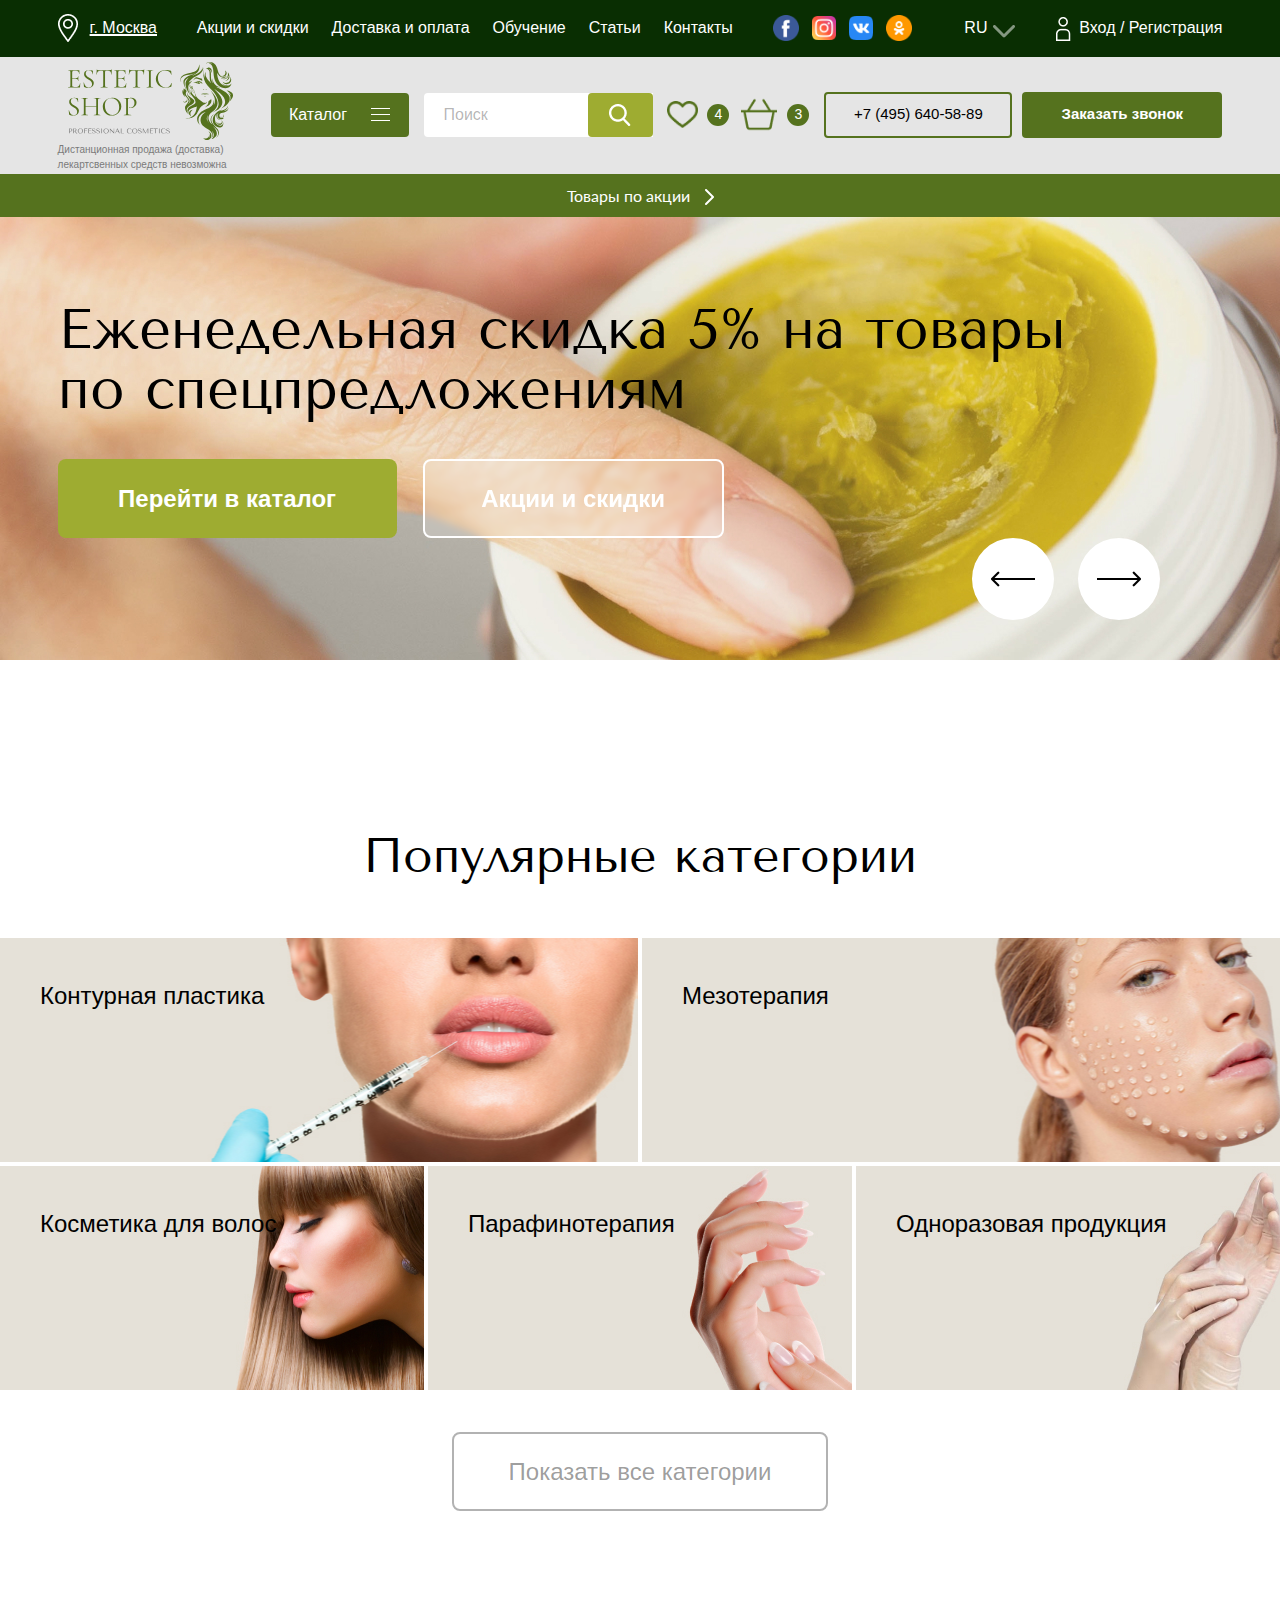
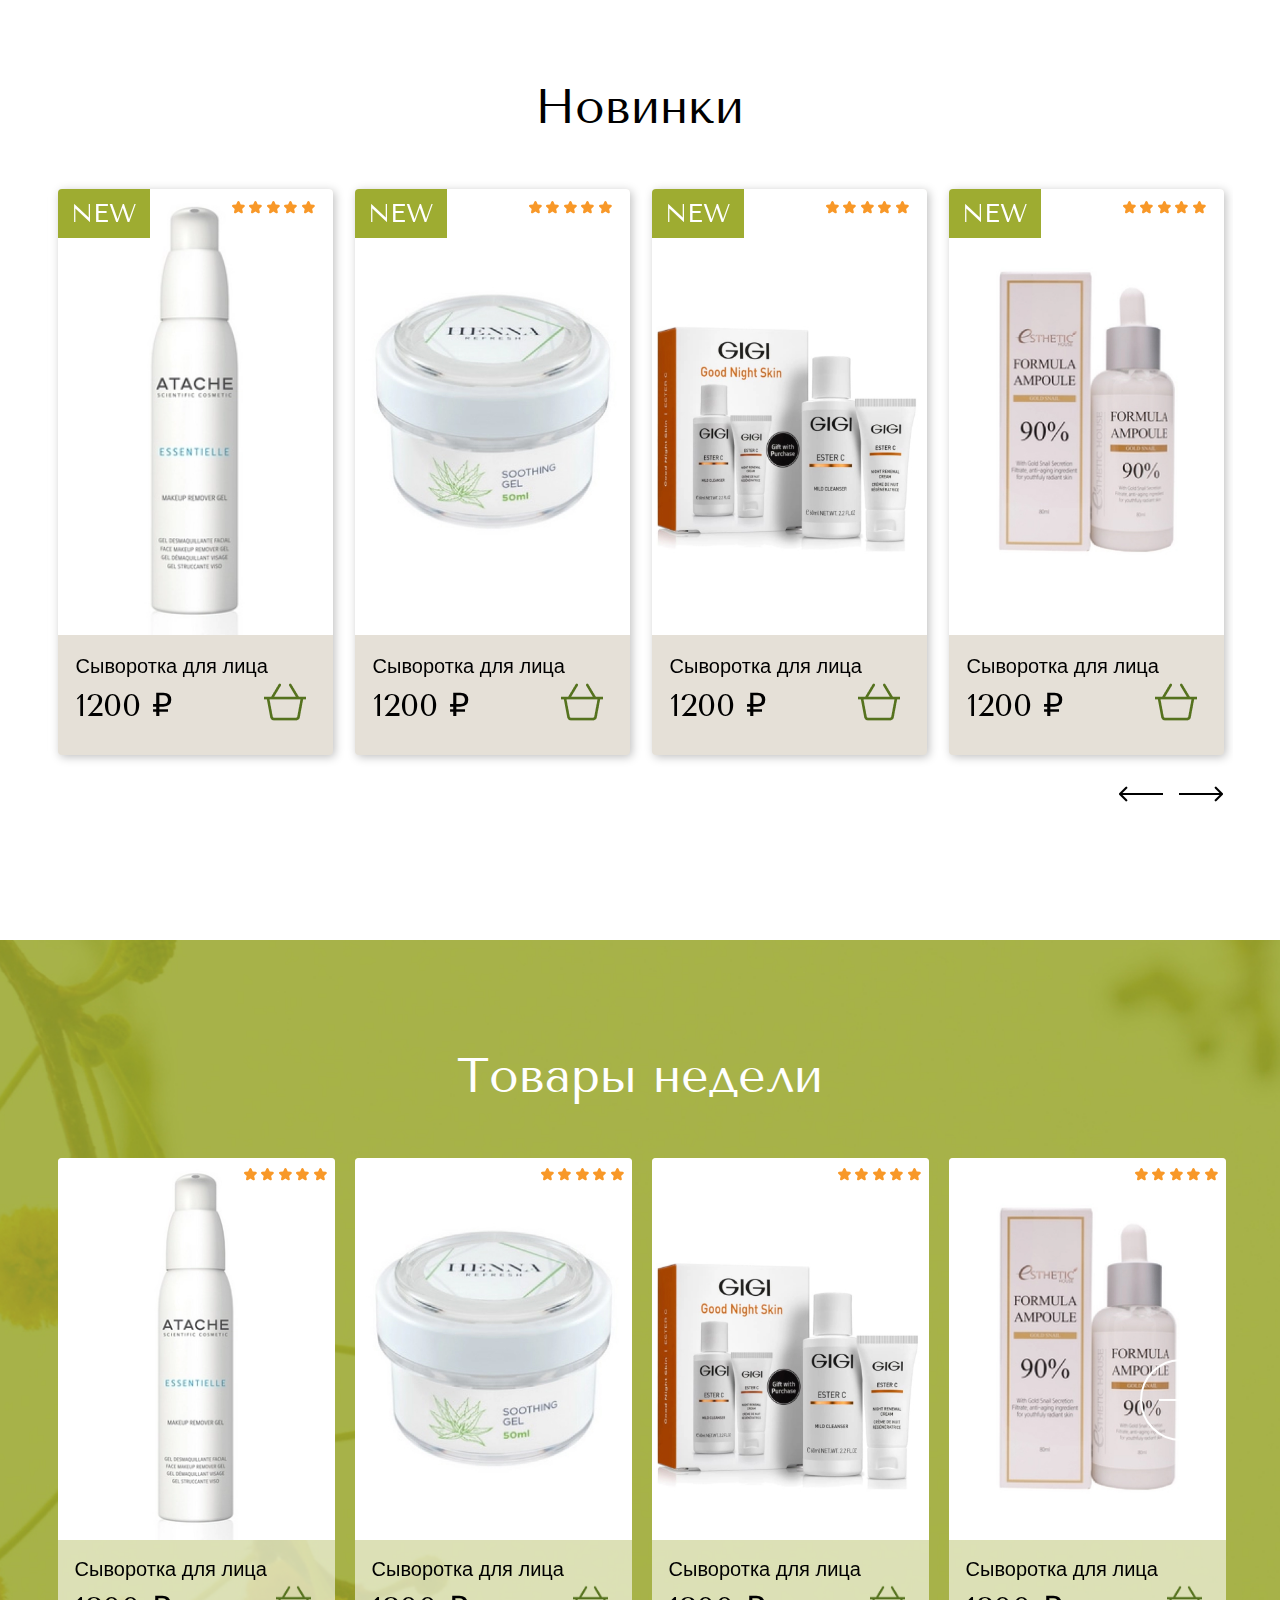
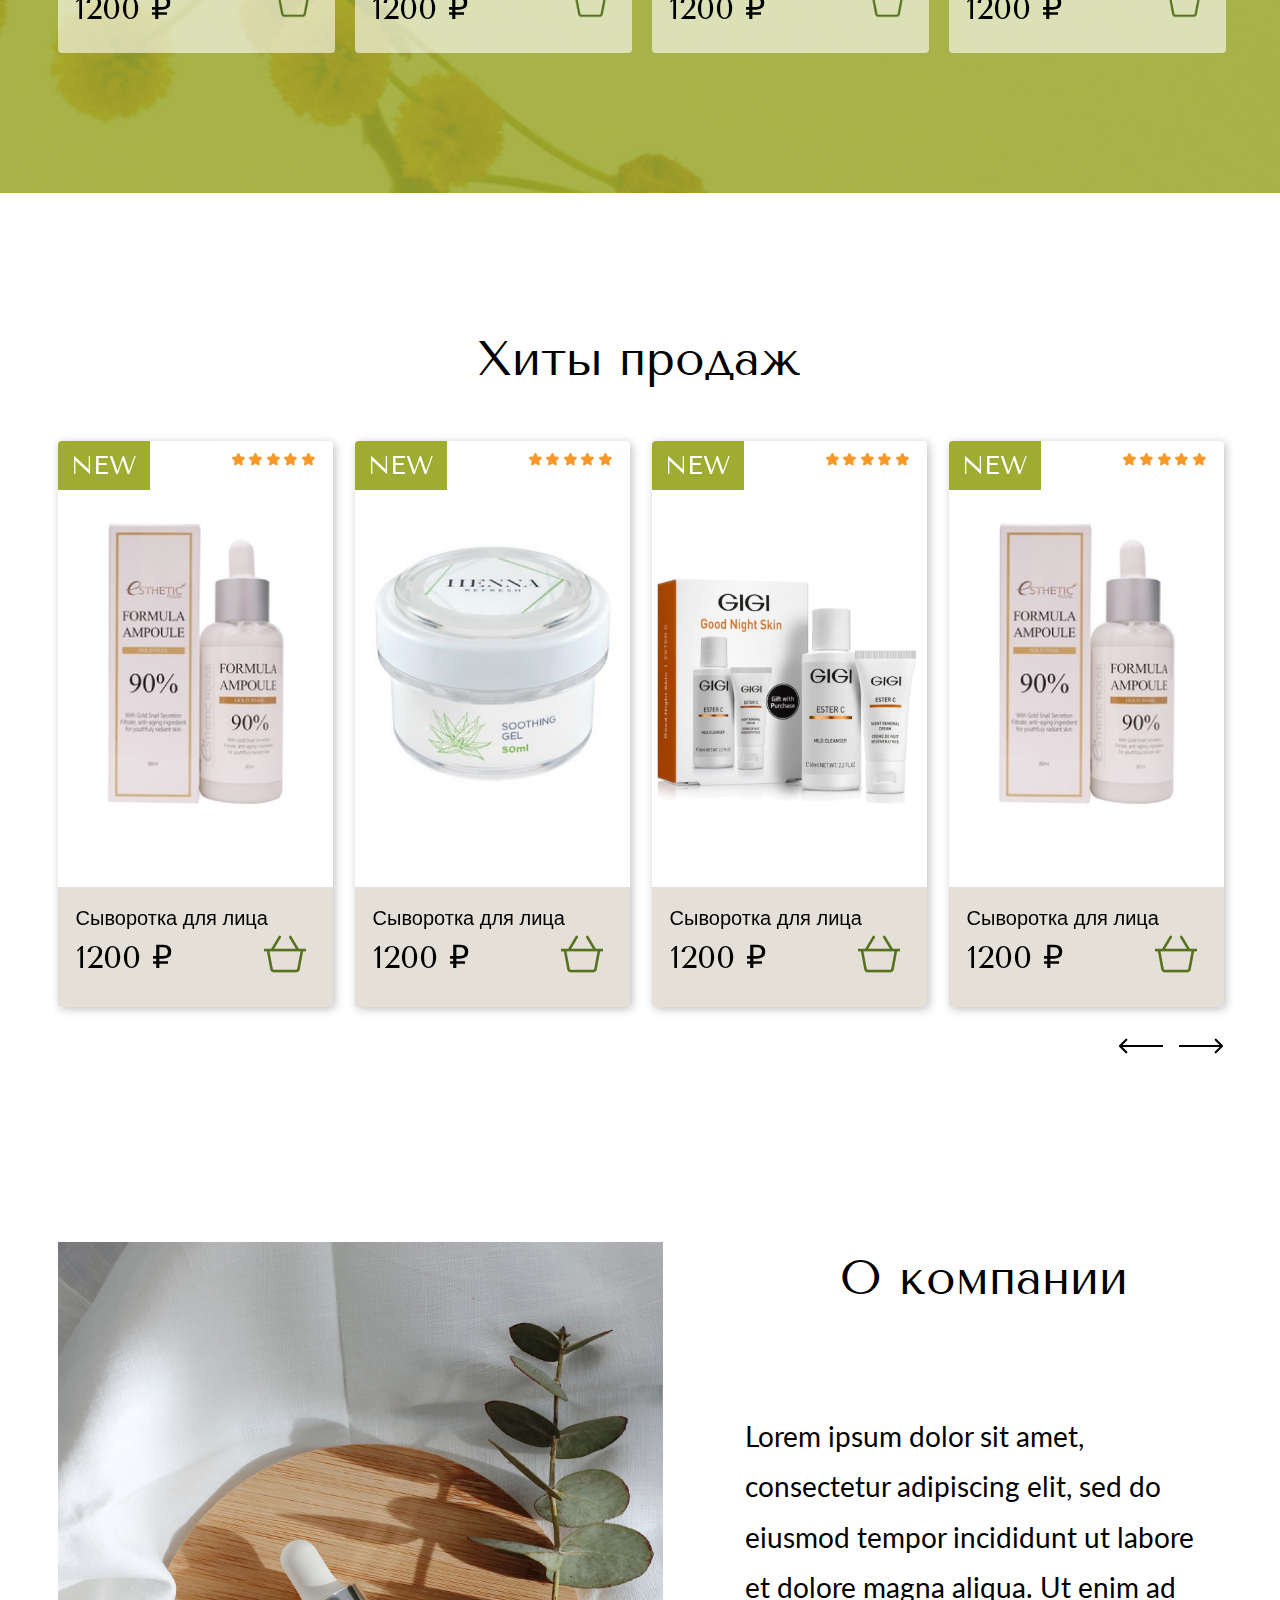
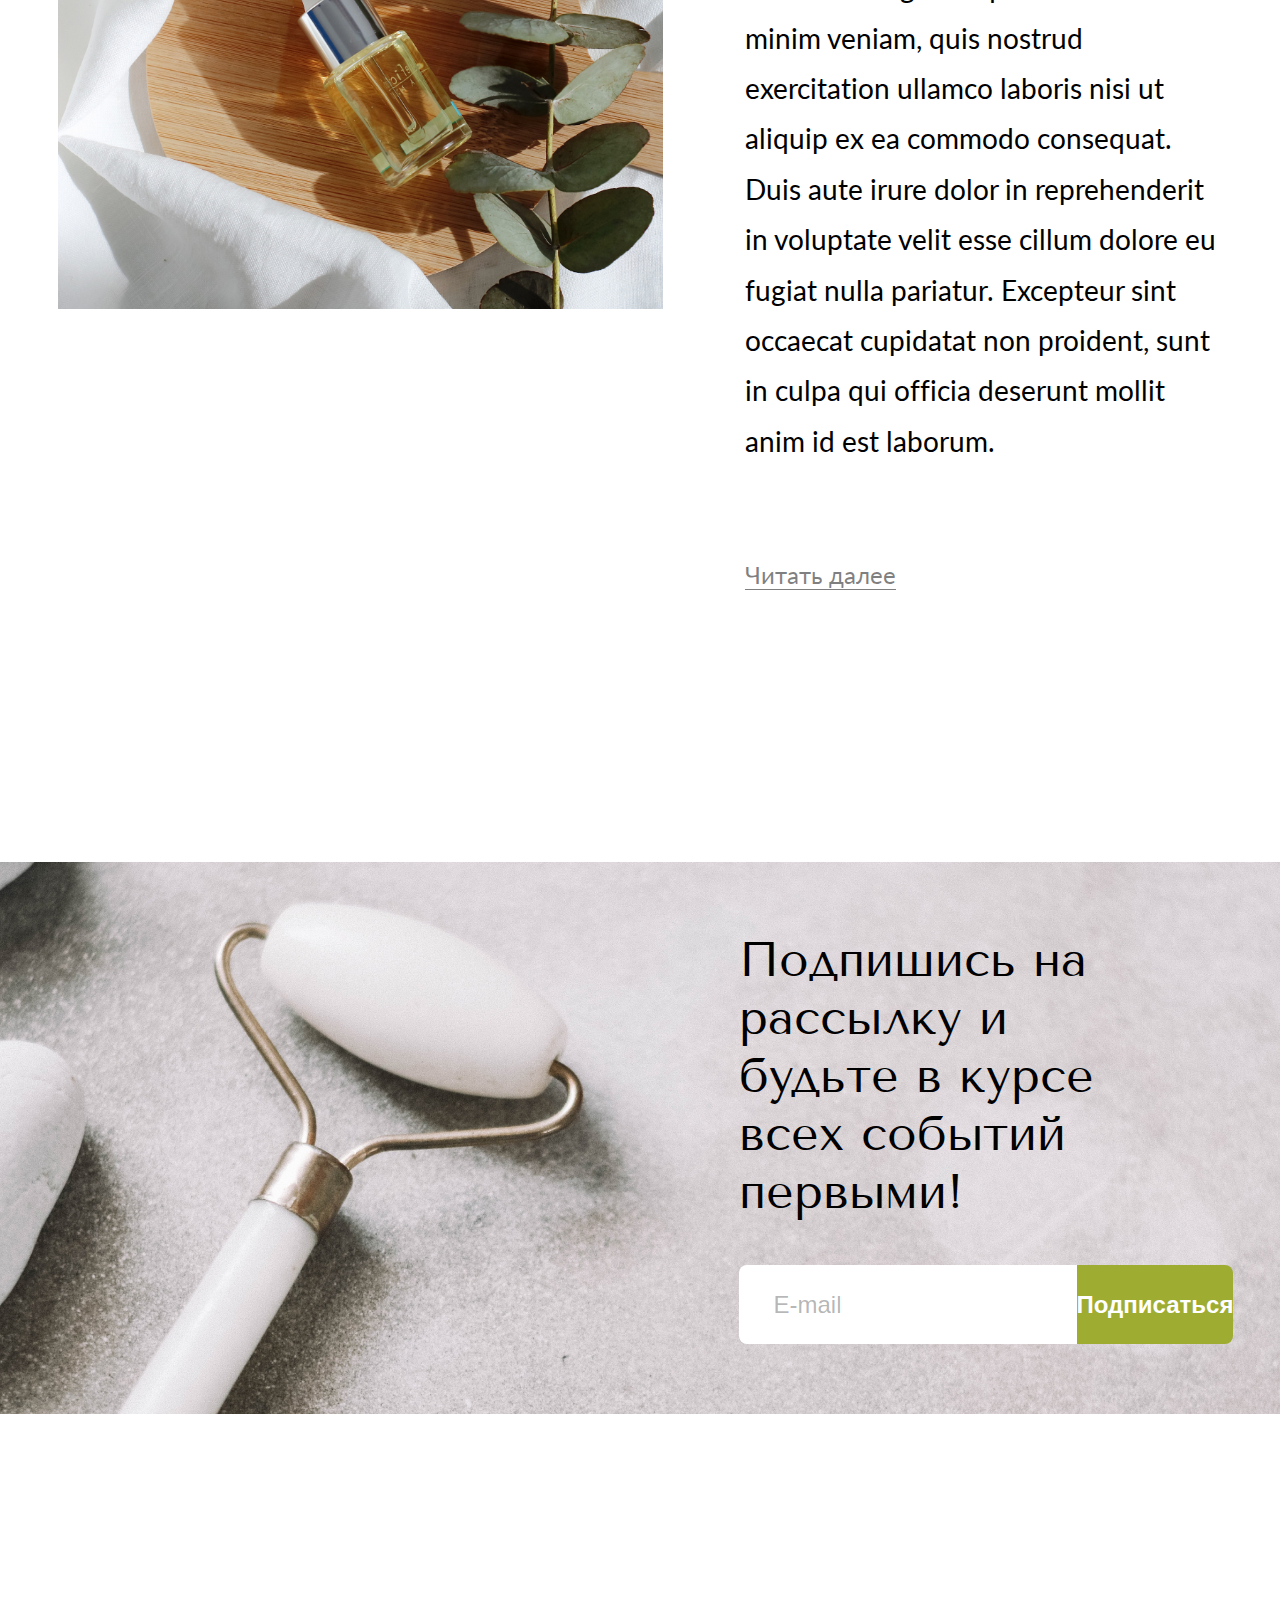
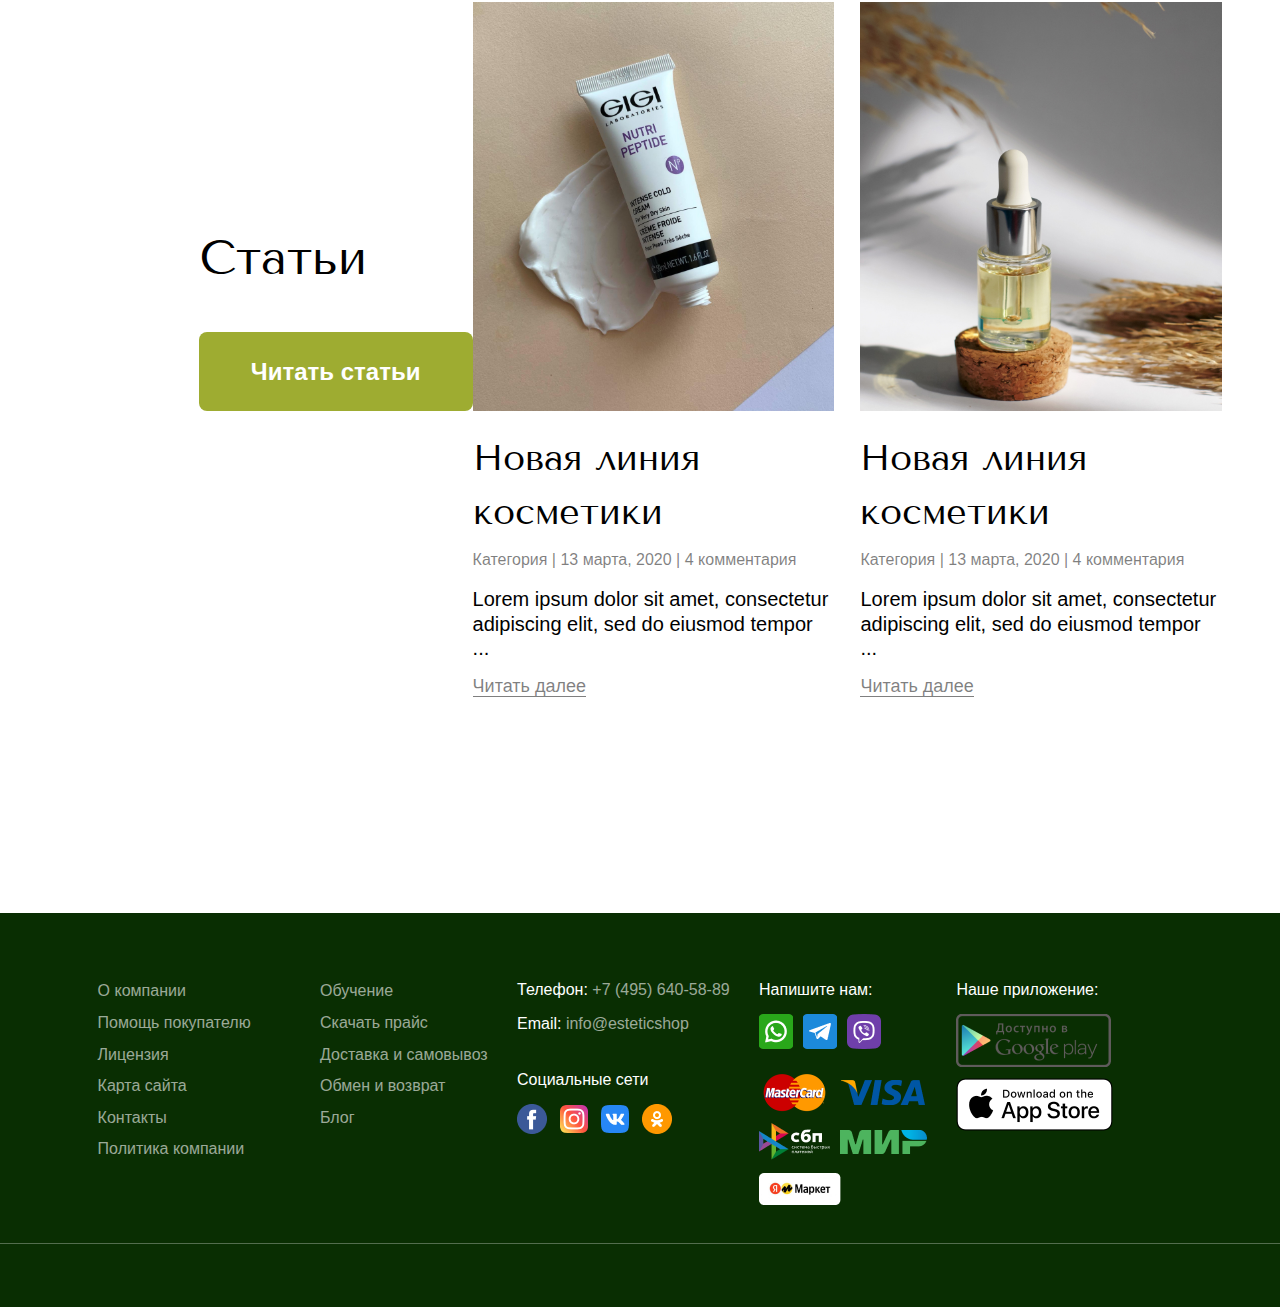
==== index.html @ 2d224777 "2.1" ====
<!DOCTYPE html>
<html lang="ru">
<head>
	<meta charset="UTF-8">
	<meta name="viewport" content="width=device-width, initial-scale=1.0">
	<title>Estetics Shop</title>
	<!-- ШРИФТЫ ВРЕМЕННЫЕ НАЧАЛО -->
	<link rel="preconnect" href="https://fonts.googleapis.com">
	<link rel="preconnect" href="https://fonts.gstatic.com" crossorigin>
	<link href="https://fonts.googleapis.com/css2?family=Lato&family=Tenor+Sans&display=swap" rel="stylesheet">
	<!-- ШРИФТЫ ВРЕМЕННЫЕ КОНЕЦ -->
	<link rel="stylesheet" href="css/slick.css">
	<link rel="stylesheet" href="css/main.css">
</head>
<body id="body">
	<header>
		<div class="header__top">
			<div class="container">
				<div class="header__top_inner">
					<div class="header__city">
						<a href="#">
							<div><img src="images/header/location-image.png" alt="location"></div>
							<div class="city__text">г. Москва</div>
						</a>	
					</div>
					<nav>
						<ul>
							<a href="#"><li>Акции и скидки</li></a>
							<a href="#"><li>Доставка и оплата</li></a>
							<a href="#"><li>Обучение</li></a>
							<a href="posts.html"><li>Статьи</li></a>
							<a href="contacts.html"><li>Контакты</li></a>
						</ul>
					</nav>
					<div class="header__socials">
						<a href="#"><img src="images/socials/facebook-icon.png" alt="social"></a>
						<a href="#"><img src="images/socials/instagram-icon.png" alt="social"></a>
						<a href="#"><img src="images/socials/vk-icon.png" alt="social"></a>
						<a href="#"><img src="images/socials/odnoklassniki-icon.png" alt="social"></a>
					</div>
					<div class="header__lang">
						<a href="#">
							<div class="lang__text">RU</div>
							<div class="lang__arrow"><img src="images/header/lang-arrow-icon.svg" alt="arrow"></div>
						</a>	
					</div>
					<div class="header__account">
						<a href="login.html">
							<div class="account__person"><img src="images/header/account-icon.png" alt="person"></div>
							<div class="account__text">Вход / Регистрация</div>
						</a>	
					</div>
				</div>	
			</div>	
		</div>
		<div class="header__main">
			<div class="container">
				<div class="header__main_inner">
					<div class="header__logo">
						<a href="#">
							<div class="logo">
								<a href="index.html"><img src="images/logo.svg" alt="logo"></a>
							</div>
						</a>
						<div class="logo__text">Дистанционная продажа (доставка) лекартсвенных средств невозможна</div>
					</div>
					<div class="header__catalog_search">
						<div class="header__catalog">
							<div class="catalog__name">Каталог</div>
							<div class="catalog__burger">
								<span></span>
							</div>
						</div>
						<div class="header__search">
							<input type="search" placeholder="Поиск">
							<div class="search__button">
							</div>
						</div>
					</div>	
					<div class="header__stuff">
						<a href="#">
							<div>
								<img src="images/header/like-icon.png" alt="liked">
							</div>
							<span>4</span>
						</a>
						<a href="#">
							<div>
								<img src="images/header/basket-icon.png" alt="basket">
							</div>
							<span>3</span>
						</a>
					</div>
					<div class="header__phones">
						<a href="#" class="header__number">
							+7 (495) 640-58-89
						</a href="#">
						<a href="#" class="header__call">
							Заказать звонок
						</a href="#">
					</div>	
				</div>	
			</div>	
		</div>
		<a href="#" class="header__expired">
			<span>Товары по акции</span>
			<div><img src="images/header/arrow-expired.svg" alt="arrow"></div>
		</a>
		<div class="catalog-tabs">
			<div class="container">
				<div class="catalog-tabs__container">
					<div class="catalog-tabs__nav">
						<div class="catalog-tabs__btn" data-catTab="#catTab_1">Акции этой недели</div>
						<div class="catalog-tabs__btn" data-catTab="#catTab_2">Новинки</div>
						<div class="catalog-tabs__btn" data-catTab="#catTab_3">Товары с ограниченным сроком годности</div>
						<div class="catalog-tabs__btn" data-catTab="#catTab_4">Косметологическая продукция</div>
						<div class="catalog-tabs__btn" data-catTab="#catTab_5">Мезотерапия</div>
						<div class="catalog-tabs__btn" data-catTab="#catTab_6">Контурная пластика</div>
						<div class="catalog-tabs__btn" data-catTab="#catTab_7">Косметический уход</div>
						<div class="catalog-tabs__btn" data-catTab="#catTab_8">Парафинотерапия</div>
						<div class="catalog-tabs__btn" data-catTab="#catTab_9">Депиляция</div>
						<div class="catalog-tabs__btn" data-catTab="#catTab_10">Массаж / Spa-уход / Обертывание</div>
						<div class="catalog-tabs__btn" data-catTab="#catTab_11">Косметика для волос</div>
						<div class="catalog-tabs__btn" data-catTab="#catTab_12">Все для ресниц и бровей</div>
						<div class="catalog-tabs__btn" data-catTab="#catTab_13">Инструменты и оборудование</div>
						<div class="catalog-tabs__btn" data-catTab="#catTab_14">Одноразовая продукция</div>
						<div class="catalog-tabs__btn" data-catTab="#catTab_15">Дезинфицирующие средства</div>
						<div class="catalog-tabs__btn" data-catTab="#catTab_16">Учебное пособие</div>
						<div class="catalog-tabs__btn" data-catTab="#catTab_17">Маникюр / педикюр</div>
					</div>
					<div class="catalog-tabs__content">
						<div class="catalog-tabs__item" id="catTab_1">
							
						</div>
						<div class="catalog-tabs__item" id="catTab_2">
							
						</div>
						<div class="catalog-tabs__item" id="catTab_3">
							
						</div>
						<div class="catalog-tabs__item" id="catTab_4">
							<div class="catalog-tabs__accordion">
								<div>
									<div class="catalog-tabs__accordion_item">
										<div class="catalog-tabs__accordion_trigger">
											Маски для лица и тела
										</div>
										<div class="catalog-tabs__accordion_content">
											<ul>
												<li><a href="#">Очищающие маски</a></li>
												<li><a href="#">Альгинатные (пластифицирующие) маски</a></li>
												<li><a href="#">Маски на основе гиалуроновой кислоты</a></li>
												<li><a href="#">Маски для жирной и проблемной кожи</a></li>
												<li><a href="#">Омолаживающие маски</a></li>
												<li><a href="#">Маски для глаз и век</a></li>
												<li><a href="#">Маски для волос</a></li>
											</ul>
										</div>
									</div>
									<div class="catalog-tabs__accordion_item">
										<div class="catalog-tabs__accordion_trigger">
											Очищающие средства
										</div>
										<div class="catalog-tabs__accordion_content">
											Текст
										</div>
									</div>
									<div class="catalog-tabs__accordion_item">
										<div class="catalog-tabs__accordion_trigger">
											Кремы для лица и тела
										</div>
										<div class="catalog-tabs__accordion_content">
											Текст
										</div>
									</div>
									<div class="catalog-tabs__accordion_item">
										<div class="catalog-tabs__accordion_trigger">
											Апператные гели
										</div>
										<div class="catalog-tabs__accordion_content">
											Текст
										</div>
									</div>
									<div class="catalog-tabs__accordion_item">
										<div class="catalog-tabs__accordion_trigger">
											Тоники
										</div>
										<div class="catalog-tabs__accordion_content">
											Текст
										</div>
									</div>
								</div>
								<div>
									<div class="catalog-tabs__accordion_item">
										<div class="catalog-tabs__accordion_trigger">
											Сыворотки и концетраты
										</div>
										<div class="catalog-tabs__accordion_content">
											Текст
										</div>
									</div>
									<div class="catalog-tabs__accordion_item">
										<div class="catalog-tabs__accordion_trigger">
											Расходные материалы в косметологии
										</div>
										<div class="catalog-tabs__accordion_content">
											Текст
										</div>
									</div>
									<div class="catalog-tabs__accordion_item">
										<div class="catalog-tabs__accordion_trigger">
											Косметические наборы для ухода за кожей
										</div>
										<div class="catalog-tabs__accordion_content">
											Текст
										</div>
									</div>
									<div class="catalog-tabs__accordion_item">
										<div class="catalog-tabs__accordion_trigger">
											Неинвазивная (безинъекционная) Карбокситерапия
										</div>
										<div class="catalog-tabs__accordion_content">
											Текст
										</div>
									</div>
								</div>
							</div>
						</div>
						<div class="catalog-tabs__item" id="catTab_5">
							
						</div>
						<div class="catalog-tabs__item" id="catTab_6">
							
						</div>
						<div class="catalog-tabs__item" id="catTab_7">
							
						</div>
						<div class="catalog-tabs__item" id="catTab_8">
							
						</div>
						<div class="catalog-tabs__item" id="catTab_9">
							
						</div>
						<div class="catalog-tabs__item" id="catTab_10">
							
						</div>
						<div class="catalog-tabs__item" id="catTab_11">
							
						</div>
						<div class="catalog-tabs__item" id="catTab_12">
							
						</div>
						<div class="catalog-tabs__item" id="catTab_13">
							
						</div>
						<div class="catalog-tabs__item" id="catTab_14">
							
						</div>
						<div class="catalog-tabs__item" id="catTab_15">
							
						</div>
						<div class="catalog-tabs__item" id="catTab_16">
							
						</div>
						<div class="catalog-tabs__item" id="catTab_17">
							
						</div>
					</div>
				</div>
			</div>
		</div>		
	</header>
	<section class="first-slider">
		<div class="first-slider__slide">
			<div class="container">
				<h1 class="first-slider__title">
					Еженедельная скидка 5% на товары<br>по спецпредложениям
				</h1>
				<div class="first-slider__cta">
					<a href="catalog.html" class="first-slider__catalog">Перейти в каталог</a>
					<a href="#" class="first-slider__sales">Акции и скидки</a>
				</div>
			</div>	
		</div>
		<div class="first-slider__slide">
			<div class="container">
				<h1 class="first-slider__title">
					Еженедельная скидка 5% на товары<br>по спецпредложениям
				</h1>
				<div class="first-slider__cta">
					<a href="#" class="first-slider__catalog">Перейти в каталог</a>
					<a href="#" class="first-slider__sales">Акции и скидки</a>
				</div>
			</div>	
		</div>
	</section>
	<section class="popular">
		<h2 class="title">Популярные категории</h2>
		<div class="popular__services">
			<div class="popular__row">
				<a href="#" class="popular__item popular__item-1">
					Контурная пластика
				</a href="#">
				<a href="#" class="popular__item popular__item-2">
					Мезотерапия
				</a href="#">
			</div>
			<div class="popular__row">
				<a href="#" class="popular__item popular__item-3">
					Косметика для волос
				</a href="#">
				<a href="#" class="popular__item popular__item-4">
					Парафинотерапия
				</a href="#">
				<a href="#" class="popular__item popular__item-5">
					Одноразовая продукция 
				</a href="#">
			</div>
		</div>
		<div class="popular__button">
			<a href="#">Показать все категории</a>
		</div>
	</section>
	<section class="new">
		<div class="container">
			<h2 class="title new__title">Новинки</h2>
			<div class="new__slider">
				<div class="new__slide">
					<div class="new__top">
						<img src="images/product/prod1015.webp" alt="product">
						<div class="product__marks">
							<div class="product__info">new</div>
							<div class="new__top_stars top__stars">
								<span>
									<img src="images/product/star-icon.svg" alt="star">
									<img src="images/product/star-icon.svg" alt="star">
									<img src="images/product/star-icon.svg" alt="star">
									<img src="images/product/star-icon.svg" alt="star">
									<img src="images/product/star-icon.svg" alt="star">
								</span>
							</div>
						</div>	
					</div>
					<div class="new__bottom">
						<a href="#" class="new__bottom_title">Сыворотка для лица</a>
						<div class="new__bottom_row">
							<span>1200 ₽</span>
							<a href="#">
								<img src="images/header/basket-icon.png" alt="basket">
							</a>
						</div>
					</div>
				</div>
				<div class="new__slide">
					<div class="new__top">
						<img src="images/product/product-image-2.jpg" alt="product">
						<div class="product__marks">
							<div class="product__info">new</div>
							<div class="new__top_stars top__stars">
								<span>
									<img src="images/product/star-icon.svg" alt="star">
									<img src="images/product/star-icon.svg" alt="star">
									<img src="images/product/star-icon.svg" alt="star">
									<img src="images/product/star-icon.svg" alt="star">
									<img src="images/product/star-icon.svg" alt="star">
								</span>
							</div>
						</div>	
					</div>
					<div class="new__bottom">
						<a href="#" class="new__bottom_title">Сыворотка для лица</a>
						<div class="new__bottom_row">
							<span>1200 ₽</span>
							<a href="#">
								<img src="images/header/basket-icon.png" alt="basket">
							</a>
						</div>
					</div>
				</div>
				<div class="new__slide">
					<div class="new__top">
						<img src="images/product/product-image-3.jpg" alt="product">
						<div class="product__marks">
							<div class="product__info">new</div>
							<div class="new__top_stars top__stars">
								<span>
									<img src="images/product/star-icon.svg" alt="star">
									<img src="images/product/star-icon.svg" alt="star">
									<img src="images/product/star-icon.svg" alt="star">
									<img src="images/product/star-icon.svg" alt="star">
									<img src="images/product/star-icon.svg" alt="star">
								</span>
							</div>
						</div>	
					</div>
					<div class="new__bottom">
						<a href="#" class="new__bottom_title">Сыворотка для лица</a>
						<div class="new__bottom_row">
							<span>1200 ₽</span>
							<a href="#">
								<img src="images/header/basket-icon.png" alt="basket">
							</a>
						</div>
					</div>
				</div>
				<div class="new__slide">
					<div class="new__top">
						<img src="images/product/product-image-1.jpg" alt="product">
						<div class="product__marks">
							<div class="product__info">new</div>
							<div class="new__top_stars top__stars">
								<span>
									<img src="images/product/star-icon.svg" alt="star">
									<img src="images/product/star-icon.svg" alt="star">
									<img src="images/product/star-icon.svg" alt="star">
									<img src="images/product/star-icon.svg" alt="star">
									<img src="images/product/star-icon.svg" alt="star">
								</span>
							</div>
						</div>	
					</div>
					<div class="new__bottom">
						<a href="#" class="new__bottom_title">Сыворотка для лица</a>
						<div class="new__bottom_row">
							<span>1200 ₽</span>
							<a href="#">
								<img src="images/header/basket-icon.png" alt="basket">
							</a>
						</div>
					</div>
				</div>
				<div class="new__slide">
					<div class="new__top">
						<img src="images/product/product-image-2.jpg" alt="product">
						<div class="product__marks">
							<div class="product__info">new</div>
							<div class="new__top_stars top__stars">
								<span>
									<img src="images/product/star-icon.svg" alt="star">
									<img src="images/product/star-icon.svg" alt="star">
									<img src="images/product/star-icon.svg" alt="star">
									<img src="images/product/star-icon.svg" alt="star">
									<img src="images/product/star-icon.svg" alt="star">
								</span>
							</div>
						</div>	
					</div>
					<div class="new__bottom">
						<a href="#" class="new__bottom_title">Сыворотка для лица</a>
						<div class="new__bottom_row">
							<span>1200 ₽</span>
							<a href="#">
								<img src="images/header/basket-icon.png" alt="basket">
							</a>
						</div>
					</div>
				</div>
			</div>
		</div>
	</section>
	<section class="week-products">
		<div class="container">
			<h2 class="title week__title">Товары недели</h2>
			<div class="week__slider_container">
				<div class="week__slider">
					<div class="week__slide">
						<div class="week__top">
							<img src="images/product/prod1015.webp" alt="product">
							<div class="week__top_stars top__stars">
								<span>
									<img src="images/product/star-icon.svg" alt="star">
									<img src="images/product/star-icon.svg" alt="star">
									<img src="images/product/star-icon.svg" alt="star">
									<img src="images/product/star-icon.svg" alt="star">
									<img src="images/product/star-icon.svg" alt="star">
								</span>
							</div>
						</div>
						<div class="week__bottom">
							<a href="#" class="new__bottom_title">Сыворотка для лица</a>
							<div class="new__bottom_row">
								<span>1200 ₽</span>
								<a href="#">
									<img src="images/header/basket-icon.png" alt="basket">
								</a>
							</div>
						</div>
					</div>
					<div class="week__slide">
						<div class="week__top">
							<img src="images/product/product-image-2.jpg" alt="product">
							<div class="week__top_stars top__stars">
								<span>
									<img src="images/product/star-icon.svg" alt="star">
									<img src="images/product/star-icon.svg" alt="star">
									<img src="images/product/star-icon.svg" alt="star">
									<img src="images/product/star-icon.svg" alt="star">
									<img src="images/product/star-icon.svg" alt="star">
								</span>
							</div>
						</div>
						<div class="week__bottom">
							<a href="#" class="new__bottom_title">Сыворотка для лица</a>
							<div class="new__bottom_row">
								<span>1200 ₽</span>
								<a href="#">
									<img src="images/header/basket-icon.png" alt="basket">
								</a>
							</div>
						</div>
					</div>
					<div class="week__slide">
						<div class="week__top">
							<img src="images/product/product-image-3.jpg" alt="product">
							<div class="week__top_stars top__stars">
								<span>
									<img src="images/product/star-icon.svg" alt="star">
									<img src="images/product/star-icon.svg" alt="star">
									<img src="images/product/star-icon.svg" alt="star">
									<img src="images/product/star-icon.svg" alt="star">
									<img src="images/product/star-icon.svg" alt="star">
								</span>
							</div>
						</div>
						<div class="week__bottom">
							<a href="#" class="new__bottom_title">Сыворотка для лица</a>
							<div class="new__bottom_row">
								<span>1200 ₽</span>
								<a href="#">
									<img src="images/header/basket-icon.png" alt="basket">
								</a>
							</div>
						</div>
					</div>
					<div class="week__slide">
						<div class="week__top">
							<img src="images/product/product-image-1.jpg" alt="product">
							<div class="week__top_stars top__stars">
								<span>
									<img src="images/product/star-icon.svg" alt="star">
									<img src="images/product/star-icon.svg" alt="star">
									<img src="images/product/star-icon.svg" alt="star">
									<img src="images/product/star-icon.svg" alt="star">
									<img src="images/product/star-icon.svg" alt="star">
								</span>
							</div>
						</div>
						<div class="week__bottom">
							<a href="#" class="new__bottom_title">Сыворотка для лица</a>
							<div class="new__bottom_row">
								<span>1200 ₽</span>
								<a href="#">
									<img src="images/header/basket-icon.png" alt="basket">
								</a>
							</div>
						</div>
					</div>
					<div class="week__slide">
						<div class="week__top">
							<img src="images/product/product-image-2.jpg" alt="product">
							<div class="week__top_stars top__stars">
								<span>
									<img src="images/product/star-icon.svg" alt="star">
									<img src="images/product/star-icon.svg" alt="star">
									<img src="images/product/star-icon.svg" alt="star">
									<img src="images/product/star-icon.svg" alt="star">
									<img src="images/product/star-icon.svg" alt="star">
								</span>
							</div>
						</div>
						<div class="week__bottom">
							<a href="#" class="new__bottom_title">Сыворотка для лица</a>
							<div class="new__bottom_row">
								<span>1200 ₽</span>
								<a href="#">
									<img src="images/header/basket-icon.png" alt="basket">
								</a>
							</div>
						</div>
					</div>
				</div>
			</div>	
		</div>
	</section>
	<section class="hits">
		<div class="container">
			<h2 class="title new__title">Хиты продаж</h2>
			<div class="new__slider">
				<div class="new__slide">
					<div class="new__top">
						<img src="images/product/product-image-1.jpg" alt="product">
						<div class="product__marks">
							<div class="product__info">new</div>
							<div class="new__top_stars top__stars">
								<span>
									<img src="images/product/star-icon.svg" alt="star">
									<img src="images/product/star-icon.svg" alt="star">
									<img src="images/product/star-icon.svg" alt="star">
									<img src="images/product/star-icon.svg" alt="star">
									<img src="images/product/star-icon.svg" alt="star">
								</span>
							</div>
						</div>	
					</div>
					<div class="new__bottom">
						<a href="#" class="new__bottom_title">Сыворотка для лица</a>
						<div class="new__bottom_row">
							<span>1200 ₽</span>
							<a href="#">
								<img src="images/header/basket-icon.png" alt="basket">
							</a>
						</div>
					</div>
				</div>
				<div class="new__slide">
					<div class="new__top">
						<img src="images/product/product-image-2.jpg" alt="product">
						<div class="product__marks">
							<div class="product__info">new</div>
							<div class="new__top_stars top__stars">
								<span>
									<img src="images/product/star-icon.svg" alt="star">
									<img src="images/product/star-icon.svg" alt="star">
									<img src="images/product/star-icon.svg" alt="star">
									<img src="images/product/star-icon.svg" alt="star">
									<img src="images/product/star-icon.svg" alt="star">
								</span>
							</div>
						</div>	
					</div>
					<div class="new__bottom">
						<a href="#" class="new__bottom_title">Сыворотка для лица</a>
						<div class="new__bottom_row">
							<span>1200 ₽</span>
							<a href="#">
								<img src="images/header/basket-icon.png" alt="basket">
							</a>
						</div>
					</div>
				</div>
				<div class="new__slide">
					<div class="new__top">
						<img src="images/product/product-image-3.jpg" alt="product">
						<div class="product__marks">
							<div class="product__info">new</div>
							<div class="new__top_stars top__stars">
								<span>
									<img src="images/product/star-icon.svg" alt="star">
									<img src="images/product/star-icon.svg" alt="star">
									<img src="images/product/star-icon.svg" alt="star">
									<img src="images/product/star-icon.svg" alt="star">
									<img src="images/product/star-icon.svg" alt="star">
								</span>
							</div>
						</div>	
					</div>
					<div class="new__bottom">
						<a href="#" class="new__bottom_title">Сыворотка для лица</a>
						<div class="new__bottom_row">
							<span>1200 ₽</span>
							<a href="#">
								<img src="images/header/basket-icon.png" alt="basket">
							</a>
						</div>
					</div>
				</div>
				<div class="new__slide">
					<div class="new__top">
						<img src="images/product/product-image-1.jpg" alt="product">
						<div class="product__marks">
							<div class="product__info">new</div>
							<div class="new__top_stars top__stars">
								<span>
									<img src="images/product/star-icon.svg" alt="star">
									<img src="images/product/star-icon.svg" alt="star">
									<img src="images/product/star-icon.svg" alt="star">
									<img src="images/product/star-icon.svg" alt="star">
									<img src="images/product/star-icon.svg" alt="star">
								</span>
							</div>
						</div>	
					</div>
					<div class="new__bottom">
						<a href="#" class="new__bottom_title">Сыворотка для лица</a>
						<div class="new__bottom_row">
							<span>1200 ₽</span>
							<a href="#">
								<img src="images/header/basket-icon.png" alt="basket">
							</a>
						</div>
					</div>
				</div>
				<div class="new__slide">
					<div class="new__top">
						<img src="images/product/product-image-2.jpg" alt="product">
						<div class="product__marks">
							<div class="product__info">new</div>
							<div class="new__top_stars top__stars">
								<span>
									<img src="images/product/star-icon.svg" alt="star">
									<img src="images/product/star-icon.svg" alt="star">
									<img src="images/product/star-icon.svg" alt="star">
									<img src="images/product/star-icon.svg" alt="star">
									<img src="images/product/star-icon.svg" alt="star">
								</span>
							</div>
						</div>	
					</div>
					<div class="new__bottom">
						<a href="#" class="new__bottom_title">Сыворотка для лица</a>
						<div class="new__bottom_row">
							<span>1200 ₽</span>
							<a href="#">
								<img src="images/header/basket-icon.png" alt="basket">
							</a>
						</div>
					</div>
				</div>
			</div>
		</div>
	</section>
	<section class="about">
		<div class="container">
			<div class="about__inner">
				<div class="about__left">
					<img src="images/about/left-image.jpg" alt="about-image">
				</div>
				<div class="about__right">
					<h2 class="title about__title">О компании</h2>
					<div>
						Lorem ipsum dolor sit amet, consectetur adipiscing elit, sed do eiusmod tempor incididunt ut labore et dolore magna aliqua. Ut enim ad minim veniam, quis nostrud exercitation ullamco laboris nisi ut aliquip ex ea commodo consequat. Duis aute irure dolor in reprehenderit in voluptate velit esse cillum dolore eu fugiat nulla pariatur. Excepteur sint occaecat cupidatat non proident, sunt in culpa qui officia deserunt mollit anim id est laborum.
					</div>
					<div><a href="company.html">Читать далее</a></div>
				</div>
			</div>
		</div>
	</section>
	<section class="mailing">
		<div class="container">
			<div class="mailing__inner">
				<div class="mailing__container">
					<h2 class="title mailing__title">Подпишись на рассылку и будьте в курсе всех событий первыми!</h2>
					<div class="mailing__form">
						<input type="search" placeholder="E-mail">
						<div class="mailing__button">Подписаться</div>
					</div>
				</div>	
			</div>
		</div>
	</section>
	<section class="articles">
		<div class="container">
			<div class="articles__inner">
				<div class="articles__left">
					<h2 class="title articles__title">Статьи</h2>
					<a href="posts.html">Читать статьи</a>
				</div>
				<div class="articles__right">
					<article>
						<div class="article__image">
							<img src="images/articles/image-4.jpg" alt="article-image">
						</div>
						<div class="article__content">
							<div class="article__title"><a href="#">Новая линия косметики</a></div>
							<div class="article__meta">
								<span>Категория | </span>
								<span>13 марта, 2020 | </span>
								<span>4 комментария</span>
							</div>
							<div class="article__excerpt">
								Lorem ipsum dolor sit amet, consectetur adipiscing elit, sed do eiusmod tempor ...
							</div>
							<a href="#" class="article__more">Читать далее</a>
						</div>	
					</article>
					<article>
						<div class="article__image">
							<img src="images/articles/image-9.jpg" alt="article-image">
						</div>
						<div class="article__content">
							<div class="article__title"><a href="#">Новая линия косметики</a></div>
							<div class="article__meta">
								<span>Категория | </span>
								<span>13 марта, 2020 | </span>
								<span>4 комментария</span>
							</div>
							<div class="article__excerpt">
								Lorem ipsum dolor sit amet, consectetur adipiscing elit, sed do eiusmod tempor ...
							</div>
							<a href="#" class="article__more">Читать далее</a>
						</div>	
					</article>
				</div>
			</div>	
		</div>
	</section>
	<footer>
		<div class="container">
			<div class="footer__inner">
				<div class="footer__column">
					<nav>
						<ul>
							<li><a href="company.html">О компании</li></a>
							<li><a href="#">Помощь покупателю</li></a>
							<li><a href="#">Лицензия</li></a>
							<li><a href="#">Карта сайта</li></a>
							<li><a href="contacts.html">Контакты</li></a>
							<li><a href="#">Политика компании</li></a>
						</ul>
					</nav>
				</div>
				<div class="footer__column">
					<nav>
						<ul>
							<li><a href="#">Обучение</li></a>
							<li><a href="#">Скачать прайс</li></a>
							<li><a href="#">Доставка и самовывоз</li></a>
							<li><a href="#">Обмен и возврат</li></a>
							<li><a href="#">Блог</li></a>
						</ul>
					</nav>
				</div>
				<div class="footer__column">
					<div class="footer__phone"><span>Телефон:</span> +7 (495) 640-58-89</div>
					<div class="footer__mail"><span>Email:</span> info@esteticshop</div>
					<div class="footer__socials">
						<span>Социальные сети</span>
						<div>
							<a href="#"><img src="images/socials/facebook-icon.png" alt="social"></a>
							<a href="#"><img src="images/socials/instagram-icon.png" alt="social"></a>
							<a href="#"><img src="images/socials/vk-icon.png" alt="social"></a>
							<a href="#"><img src="images/socials/odnoklassniki-icon.png" alt="social"></a>
						</div>
					</div>
				</div>
				<div class="footer__column">
					<span>Напишите нам:</span>
					<div class="footer__row footer__row-1">
						<a href="#"><img src="images/socials/whatsapp-icon.png" alt="social"></a>
						<a href="#"><img src="images/socials/telegram-icon.png" alt="social"></a>
						<a href="#"><img src="images/socials/viber-icon.png" alt="social"></a>
					</div>
					<div class="footer__row footer__row-2">
						<a href="#"><img src="images/socials/mastercard-icon.png" alt="payment"></a>
						<a href="#"><img src="images/socials/visa-icon.png" alt="payment"></a>
					</div>
					<div class="footer__row footer__row-3">
						<a href="#"><img src="images/socials/sbp-icon.png" alt="payment"></a>
						<a href="#"><img src="images/socials/mir-icon.png" alt="payment"></a>
					</div>
					<div class="footer__row footer__row-4">
						<a href="#"><img src="images/socials/yamarket-icon.png" alt="market"></a>
					</div>
				</div>
				<div class="footer__column">
					<span>Наше приложение:</span>
					<div class="footer__gplay">
						<a href="#"><img src="images/socials/gplay-icon.png" alt="app"></a>
					</div>
					<div>
						<a href="#"><img src="images/socials/astore-icon.png" alt="app"></a>
					</div>
				</div>
			</div>
		</div>
		<div class="footer__bottom"></div>
	</footer>

	<!-- СКРИПТЫ НАЧАЛО -->
	<script src="js/jquery.min.js"></script>
	<script src="js/jquery.ui.min.js"></script>
	<script src="js/jquery.ui.touch-punch.min.js"></script>
	<script src="js/slick.min.js"></script>
	<script src="js/script.js"></script>
	<!-- СКРИПТЫ КОНЕЦ -->
</body>
</html>
---- css/main.css ----
/* СБРОС CSS НАЧАЛО */
*,
*::before,
*::after {
  box-sizing: border-box;
}

ul[class],
ol[class] {
  padding: 0;
}

ul {
  list-style: none;
}

body,
h1,
h2,
h3,
h4,
p,
ul[class],
ol[class],
li,
figure,
figcaption,
blockquote,
dl,
dd {
  margin: 0;
}

body {
  min-height: 100vh;
  scroll-behavior: smooth;
  text-rendering: optimizeSpeed;
  line-height: 1.5;
  font-family: 'Verdana', sans-serif;
}

ul[class],
ol[class] {
  list-style: none;
}

a {
  text-decoration: none;
}

a:not([class]) {
  text-decoration-skip-ink: auto;
}

img {
  max-width: 100%;
  display: block;
}

input,
button,
textarea,
select {
  font: inherit;
}

input {
  outline: none;
}

input[type="search"]::-webkit-input-placeholder {
  color: rgba(0, 0, 0, 0.3);
}

input[type="search"]::-moz-placeholder {
  color: rgba(0, 0, 0, 0.3);
}

:focus::-webkit-input-placeholder {
  font-size: 0;
}

:focus::-moz-placeholder {
  font-size: 0;
}

:focus:-moz-placeholder {
  font-size: 0;
}

:focus:-ms-input-placeholder {
  font-size: 0;
}

/* Chrome, Safari, Edge, Opera */
input::-webkit-outer-spin-button,
input::-webkit-inner-spin-button {
  -webkit-appearance: none;
  margin: 0;
}

/* Firefox */
input[type=number] {
  -moz-appearance: textfield;
}
/* СБРОС CSS КОНЕЦ */

/* ПОДКЛЮЧЕНИЕ ШРИФТОВ НАЧАЛО */

@font-face {
  font-family: "Lato";
  src: url("../fonts/lato/latoregular.woff") format("woff2"),
        url("../fonts/lato/latoregular.woff") format("woff"),
        url("../fonts/lato/latoregular.ttf") format("truetype");
  font-weight: 400;
  font-style: normal;
}

@font-face {
  font-family: "Lato";
  src: url("../fonts/lato/latosemibold.woff2") format("woff2"),
        url("../fonts/lato/latosemibold.woff") format("woff"),
        url("../fonts/lato/latosemibold.ttf") format("truetype");
  font-weight: 500;
  font-style: normal;
}

/* ПОДКЛЮЧЕНИЕ ШРИФТОВ КОНЕЦ */

.container {
  max-width: 87.5%;
  margin: 0 auto;
  position: relative;
}

.header__top {
  background-color: #092E02;
  height: 57px;
  color: #fff;
  font-size: 18px;
}

.header__top a {
  color: #fff;
}

.header__top_inner {
  display: flex;
  justify-content: space-between;
  align-items: center;
}

.header__city {
  margin-right: 200px;
}

.header__city a {
  display: flex;
  align-items: center;
}

header nav ul {
  display: flex;
}

header nav ul a {
  margin-right: 38px;
}

.header__menu ul li:last-child {
  margin-right: 0;
}

.header__socials {
  display: flex;
  align-items: center;
  margin-bottom: 6px;
}

.header__lang a {
  display: flex;
  align-items: center;
}

.header__account a {
  display: flex;
  align-items: center;
}

.city__text {
  margin-left: 12px;
  font-size: 16px;
  text-decoration: underline 2px;
}

.header__socials a {
  margin-right: 12px;
}

.header__socials div:last-child {
  margin-right: 0;
}

.lang__arrow {
  margin: 5px 0 0 5px;
}

.account__text {
  margin-left: 8px;
}

.account__person {
  margin-top: 1px;
}

.header__main {
  background-color: #E5E5E5;
  height: 117px;
  font-size: 18px;
}

.header__main_inner {
  display: flex;
  justify-content: space-between;
  align-items: center;
}

.header__logo {
  width: 198px;
}

.logo img {
  width: 185px;
  height: 78px;
  margin: 5px 0 2px 0;
}

.logo__text {
  font-size: 10px;
  color: #7A7A7A;
}

.header__stuff {
  display: flex;
}

.header__stuff a {
  display: flex;
}

.header__catalog_search,
.header__phones {
  display: flex;
}

.header__catalog {
  color: #fff;
  width: 153px;
  height: 44px;
  background-color: #55721E;
  display: flex;
  align-items: center;
  border-radius: 4px;
  justify-content: center;
  cursor: pointer;
  margin-right: 36px;
}

.catalog__name {
  margin-right: 24px;
}

.catalog__burger {
  display: block;
  position: relative;
  width: 19px;
  height: 13px;
}

.catalog__burger span {
  position: absolute;
  background-color: #fff;
  left: 0;
  width: 100%;
  height: 1px;
  top: 6px;
}

.catalog__burger:before,
.catalog__burger:after {
  content: '';
  background-color: #fff;
  position: absolute;
  width: 100%;
  height: 1px;
}

.catalog__burger:after {
  top: 12px;
}

.header__search {
  height: 44px;
  display: flex;
  position: relative;
}

.header__search input {
  border-radius: 4px 0 0 4px;
  border: none;
  padding-left: 20px;
  width: 390px;
}

.search__button {
  width: 65px;
  height: 44px;
  border-radius: 4px;
  background-color: #9EAC31;
  background-image: url(../images/header/search-icon.png);
  background-repeat: no-repeat;
  background-position: center;
  position: absolute;
  right: 0;
  cursor: pointer;
}

.header__stuff span {
  background-color: #55721E;
  color: #fff;
  border-radius: 50%;
  height: 25px;
  display: flex;
  width: 25px;
  justify-content: center;
  font-size: 16px;
  margin-left: 4px;
}

.header__stuff a:first-child {
  margin-right: 23px;
}

.header__stuff a {
  display: flex;
  align-items: center;
}

.header__number {
  width: 242px;
  height: 46px;
  border: 2px solid #55721E;
  border-radius: 4px;
  display: flex;
  justify-content: center;
  align-items: center;
  color: #000;
  margin-right: 18px;
}

.header__call {
  width: 264px;
  height: 46px;
  background-color: #55721E;
  border-radius: 4px;
  font-size: 16px;
  font-weight: 700;
  display: flex;
  justify-content: center;
  align-items: center;
  color: #fff;
}

.header__expired {
  height: 43px;
  background-color: #55721E;
  color: #fff;
  display: flex;
  justify-content: center;
  align-items: center;
  font-family: 'Lato', sans-serif;
}

.header__expired span {
  margin-right: 15px;
}

.header__expired div {
  margin-top: 2px;
}

.catalog-tabs {
  position: absolute;
  z-index: -1;
  background-color: #fff;
  width: 100%;
  opacity: 0;
  transition-duration: 0.2s;
}

.catalog-tabs.active {
  z-index: 3;
  opacity: 1;
}

.catalog-tabs__overlay {
  position: absolute;
  background-color: #fff;
  width: 100%;
  height: 100%;
  opacity: 0;
  z-index: -1;
}

.catalog-tabs__overlay.active {
  opacity: 1;
  z-index: 2;
}

/*#body.active {
  overflow: hidden;
}*/

.catalog-tabs__container {
  display: flex;
  box-shadow: 4px 4px 14px 0px rgba(0, 0, 0, 0.15);
  font-size: 20px;
}

.catalog-tabs__nav {
  border-right: 0.5px solid rgba(9, 46, 2, 0.5);
  padding: 30px 0;
}

.catalog-tabs__btn {
  cursor: pointer;
  padding: 10px 15px 10px 48px;
}

.catalog-tabs__btn.active {
  background-color: #9EAC31;
  color: #fff;
}

.catalog-tabs__content {
  padding: 40px;
}

.catalog-tabs__item {
  display: none;
}

.catalog-tabs__item.active {
  display: block;
}

.catalog-tabs__accordion {
  display: flex;
  grid-gap: 30px;
}

.catalog-tabs__accordion_item {
  margin-bottom: 38px;
}

.catalog-tabs__accordion_trigger {
  cursor: pointer;
}

.catalog-tabs__accordion_content {
  max-height: 0;
  overflow: hidden;
  transition-duration: 0.2s;
}

.catalog-tabs__accordion_content ul {
  margin: 10px 0 0 0;
  padding: 0;
}

.catalog-tabs__accordion_content ul li {
  margin-bottom: 13px;
}

.catalog-tabs__accordion_content ul li a {
  font-size: 18px;
  color: rgba(0, 0, 0, 0.5);
  line-height: 27px;
}

.catalog-tabs__accordion_content ul li a:focus {
  color: #55721E;
  text-decoration: underline;
}

.first-slider__slide {
  background: url(../images/first-slider/slide-1.jpg) no-repeat center top / cover;
  height: 443px;
  position: relative;
}

h1.first-slider__title {
  font-family: 'Tenor Sans', serif;
  font-size: 56px;
  font-weight: 400;
  line-height: 60px;
  padding: 82px 0 40px 0;
}

.first-slider__cta {
  display: flex;
}

.first-slider__cta a {
  color: #fff;
  border-radius: 8px;
  display: flex;
  justify-content: center;
  align-items: center;
  font-size: 24px;
  font-weight: 700;
}

.first-slider__catalog {
  width: 339px;
  height: 79px;
  background-color: #9EAC31;
  margin-right: 26px;
}

.first-slider__sales {
  width: 301px;
  height: 79px;
  border: 2px solid #fff;
  background-color: rgba(250, 250, 250, 0.2);    
  backdrop-filter: blur(3px);
}

.slick-arrow {
  font-size: 0;
  width: 82px;
  height: 82px;
  border-radius: 50%;
  position: absolute;
  z-index: 1;
  cursor: pointer;
}

.first-slider .slick-arrow {
  border: none;
  background: url(../images/first-slider/arrow-controller.png) no-repeat center #fff;
  bottom: 40px;
}

.first-slider .slick-next {
  -moz-transform: rotate(180deg);
  -ms-transform: rotate(180deg);
  -webkit-transform: rotate(180deg);
  -o-transform: rotate(180deg);
  transform: rotate(180deg);
  right: 120px;
}

.first-slider .slick-prev {
  right: 226px;
}

section.popular {
  padding: 160px 0;
}

h2.title {
  font-family: 'Tenor Sans', serif;
  font-size: 48px;
  font-weight: 400;
  text-align: center;
  margin-bottom: 46px;
}

.popular__services {
  padding-bottom: 42px;
  max-width: 1444px;
  margin: 0 auto;
}

.popular__row {
  display: flex;
}

.popular__item {
  height: 224px;
  padding: 40px 0 0 40px;
  color: #000;
  font-size: 24px;
}

.popular__item-1 {
  background: url(../images/popular-categories/contour-plastic.jpg) no-repeat center top / cover;
  width: 50%;
  margin: 0 4px 4px 0;
}

.popular__item-2 {
  background: url(../images/popular-categories/mesotherapy.jpg) no-repeat center top / cover;
  width: 50%;
}

.popular__item-3 {
  background: url(../images/popular-categories/hair-cosmetics.jpg) no-repeat center top / cover;
  width: 33.33%;
}

.popular__item-4 {
  background: url(../images/popular-categories/paraffin-therapy.jpg) no-repeat center top / cover;
  width: 33.33%;
  margin: 0 4px;
}

.popular__item-5 {
  background: url(../images/popular-categories/disposable-products.jpg) no-repeat center top / cover;
  width: 33.33%;
}

.popular__button {
  display: flex;
  justify-content: center;
}

.popular__button a {
  width: 376px;
  height: 79px;
  color: rgba(0, 0, 0, 0.4);
  border: 2px solid rgba(0, 0, 0, 0.3);
  border-radius: 8px;
  display: flex;
  justify-content: center;
  align-items: center;
  font-size: 24px;
}

section .new__title {
  margin-bottom: 31px;
}

.new__slide {
  /*width: 403px!important;
  height: 564px;*/
  max-width: 403px;
  box-shadow: 2px 2px 10px 0px rgba(0, 0, 0, 0.25);
  margin: 0 11px;
  border-radius: 4px;
  background-color: #E5E0D7;
}

.new__slider {
  display: flex;
  align-items: baseline;
}

.new__slider .slick-track {
  padding: 15px 0;
}

.new__slider .slick-track, .week__slider .slick-track {
  display: flex;
}

.new__slider .slick-slide, .week__slider .slick-slide {
  height: inherit;
}

.new__slider .slick-list {
  margin: 0px -11px;
  /*height: 595px;*/
}

.new__bottom {
  /*width: 403px;*/
  color: #000;
  padding: 16px 27px 26px 18px;
  border-radius: 0 0 4px 4px;
}

.new__top {
  /*width: 403px;
  height: 446px;
  display: flex;
  justify-content: space-between;*/
  display: flex;
  justify-content: center;
  position: relative;
  background-color: #fff;
  height: 446px;
  border-radius: 4px 4px 0 0;
}

.new__top img {
  object-fit: contain;
}

.product__marks {
  position: absolute;
  top: 0;
  display: flex;
  justify-content: space-between;
  width: 100%;
}

.product__info {
  width: 102px;
  height: 55px;
  background-color: #9EAC31;
  text-transform: uppercase;
  font-family: 'Tenor Sans', serif;
  font-size: 28px;
  color: #fff;
  display: flex;
  justify-content: center;
  align-items: center;
  border-radius: 4px 0 0 0;
}

.product__like {
  background: url(../images/catalog/empty-like.png);
  width: 34px;
  height: 30px;
  margin: 14px 9px 0 0;
  cursor: pointer;
}

.product__like.active {
  background: url(../images/catalog/full-like.png);
}

.new__bottom_row {
  display: flex;
  justify-content: space-between;
}

.new__bottom_title {
  font-size: 20px;
  color: #000;
}

.new__bottom_row span {
  font-family: 'Tenor Sans', serif;
  font-size: 32px;
}

.new__top_stars span {
  margin: 12px 18px 0 0;
}

.new__slider .slick-arrow {
  border: none;
  background: url(../images/first-slider/arrow-controller.png) no-repeat center transparent;
  bottom: -65px;
  right: -20px;
}

.new__slider .slick-next {
  -moz-transform: rotate(180deg);
  -ms-transform: rotate(180deg);
  -webkit-transform: rotate(180deg);
  -o-transform: rotate(180deg);
  transform: rotate(180deg);
}

.new__slider .slick-prev {
  margin-right: 60px;
}

.week-products {
  margin: 170px 0 130px 0;
  padding: 100px 0 140px 0;
  background: url(../images/week-products/background.jpg) no-repeat center top / cover;
}

.week__title {
  color: #fff;
}

.week__slide {
  max-width: 347px;
  /*height: 483px;*/
  margin: 0 10px;
  background-color: rgba(255, 255, 255, 0.6);
  border-radius: 4px;
}

.week__slider {
  max-width: 1435px;
  margin: 0 auto;
  display: flex;
  align-items: baseline;
}

.week__slider_container {
  max-width: 1680px;
  position: relative;
}

.week__slider.slick-slider {
  position: static;
}

.week__slider .slick-list {
  margin: 0px -10px;
  /*height: 483px;*/
}

.week__bottom {
  /*width: 347px;
  height: 101px;*/
  color: #000;
  padding: 14px 24px 21px 17px;
  border-radius: 0 0 4px 4px;
}

.week__bottom img {
  width: 35px;
  height: 35px;
}

.week__top {
  /*width: 347px;
  height: 382px;*/
  display: flex;
  justify-content: center;
  background-color: #fff;
  position: relative;
  border-radius: 4px 4px 0 0;
  height: 382px;
}

.week__top img {
  object-fit: contain;
}

.week__slider .slick-arrow {
  background: url(../images/week-products/arrow-controller-white.png) no-repeat center transparent;
  border: 2px solid #fff;
  top: 200.5px;
}

.week__slider .slick-next {
  -moz-transform: rotate(180deg);
  -ms-transform: rotate(180deg);
  -webkit-transform: rotate(180deg);
  -o-transform: rotate(180deg);
  transform: rotate(180deg);
  right: 0;
}

.week__slider .slick-prev {
  left: 0;
}

.week__top_stars {
  position: absolute;
  margin: 10px 16px 0 0;
  width: 100%;
}

.top__stars span {
  display: flex;
  justify-content: flex-end;
}

.top__stars span img {
  margin-right: 4.5px;
}

.top__stars span img:last-child {
  margin-right: 0;
}

section.about {
  margin: 220px 0 230px 0;
}

.about__inner {
  display: flex;
  justify-content: space-between;
}

.about__title {
  text-align: left;
  margin-bottom: 0;
}

.about__left {
  width: 52%;
}

.about__right {
  width: 41%;
  display: flex;
  flex-direction: column;
  justify-content: center;
}

.about__right div {
  font-family: 'Lato', sans-serif;
  font-size: 28px;
  line-height: 50.4px;
  margin: 51px 0 31px 0;
}

.about__right a {
  color: rgba(0, 0, 0, 0.5);
  font-size: 24px;
  border-bottom: 1.5px solid rgba(0, 0, 0, 0.5);
}

section.mailing {
  background: url(../images/mailing/background.jpg) no-repeat center top / cover;
  height: 552px;
  display: flex;
  align-items: center;
}

section .mailing__title {
  text-align: left;
  line-height: 58px;
  margin-bottom: 44px;
}

.mailing__inner {
  display: flex;
  justify-content: flex-end;
  margin-right: 84px;
}

.mailing__container {
  width: 37%;
}

.mailing__form {
  display: flex;
}

.mailing__form input {
  width: 338px;
  border: none;
  border-radius: 8px 0 0 8px;
  padding-left: 35px;
  font-size: 24px;
}

.mailing__button {
  width: 265px;
  height: 79px;
  color: #fff;
  background-color: #9EAC31;
  font-size: 24px;
  font-weight: 700;
  display: flex;
  justify-content: center;
  align-items: center;
  border-radius: 0 8px 8px 0;
  cursor: pointer;
}

section.articles {
  margin: 188px 0 307px 0;
}

.articles__inner {
  display: flex;
  justify-content: space-between;
}

section .articles__title {
  text-align: left;
  margin-bottom: 38px;
}

.articles__left {
  margin-left: 141px;
  display: flex;
  flex-direction: column;
  justify-content: flex-end;
  margin-bottom: 195px;
}

.articles__left a {
  width: 274px;
  height: 79px;
  color: #fff;
  background-color: #9EAC31;
  border-radius: 8px;
  font-size: 24px;
  font-weight: 700;
  display: flex;
  justify-content: center;
  align-items: center;
}

.articles__right {
  display: flex;
}

.articles__right article:last-child {
  margin-left: 26px;
}

.article__content {
  max-width: 450px;
  max-height: 175px;
}

.article__title {
  font-family: 'Tenor Sans', serif;
  font-size: 36px;
  margin: 20px 0 9px 0;
}

.article__title a {
  color: #000;
}

.article__meta {
  font-size: 16px;
  color: rgba(0, 0, 0, 0.5);
}

.article__excerpt {
  font-size: 20px;
  line-height: 24.31px;
  margin: 15px 0 13px 0;
}

.article__more {
  font-size: 18px;
  color: rgba(0, 0, 0, 0.5);
  border-bottom: 1.5px solid rgba(0, 0, 0, 0.5);
}

footer {
  background-color: #092E02;
  position: relative;
  font-size: 16px;
  color: rgba(255, 255, 255, 0.6);
}

footer a {
  color: rgba(255, 255, 255, 0.6);
}

footer span {
  color: #fff;
}

.footer__bottom {
  height: 64px;
  border-top: 1px solid rgba(255, 255, 255, 0.3)
}

.footer__inner {
  display: flex;
  justify-content: space-between;
  padding: 65px 0 38px 0;
}

footer ul {
  margin: 0;
}

footer nav ul li {
  line-height: 25.6px;
  margin-bottom: 6px;
}

footer nav ul li:last-child {
  margin-bottom: 0;
}

.footer__socials div {
  display: flex;
  align-items: center;
}

.footer__socials span {
  display: flex;
  margin-bottom: 12px;
}

.footer__socials div a {
  margin-right: 13px;
}

.footer__socials div a:last-child {
  margin-right: 0;
}

.footer__row {
  display: flex;
  align-items: center;
}

.footer__mail {
  margin: 10px 0 32px 0;
}

.footer__row-1 {
  margin: 12px 0 17px 0;
}

.footer__row-3 {
  margin: 4px 0 12.3px 0;
}

.footer__row-1 a {
  margin-right: 10px;
}

.footer__row-1 a:last-child {
  margin-right: 0;
}

.footer__row-2 a:first-child {
  margin-right: 11px;
}

.footer__row-3 a:first-child {
  margin-right: 10px;
}

.footer__gplay {
  margin: 12px 0 10px 0;
}

.footer__inner .footer__column:last-child {
  margin-right: 108px;
}

.footer__inner .footer__column:nth-child(4) {
  margin: 0 100px;
}

.breadcrumbs {
  padding: 20px 0 20px 0;
  border-bottom: 0.5px solid #9EAC31;
}

.breadcrumbs__inner {
  display: flex;
  justify-content: space-between;
  align-items: center;
}

.breadcrumbs__container ul {
  display: flex;
  margin: 0;
  padding: 0;
}

.breadcrumbs__container ul li {
  color: rgba(0, 0, 0, 0.5);
}

.breadcrumbs__container ul li:last-child {
  color: #000;
  margin-left: 6px;
}

.breadcrumbs__container ul li a {
  color: rgba(0, 0, 0, 0.5);
  margin: 0 6px;
}

.breadcrumbs .breadcrumbs__item-first {
  margin-left: 0;
}

.catalog__switch-1.active {
  opacity: 1;
}

.catalog__switch-2.active {
  opacity: 1;
}

.catalog__switch-1 {
  opacity: 0.38;
}

.catalog__switch-2 {
  opacity: 0.38;
}

.product.active {
  width: 87%;
  display: flex;
  height: 220px;
  position: relative;
}

.product.active .product__like {
  position: absolute;
  margin: 0 26px 0 0;
  right: 0;
  top: 91px;
  width: 43px;
  height: 38px;
  background-repeat: no-repeat;
  background-position: center top;
  background-size: cover;
}

.product.active .product__top {
  width: 201px; /*239px?*/
  height: 220px;
  border-radius: 4px 0 0 4px;
  position: static;
  justify-content: space-between;
}

.product.active img {
  border-radius: 4px 0 0 4px;
}

.product.active .product__info {
  width: 68px;
  height: 37px;
  font-size: 20px;
}

.product.active .product__bottom {
  height: 220px;
  width: 100%;
  background-color: #fff;
  border-radius: 0 4px 4px 0;
  display: flex;
  flex-direction: column;
  justify-content: center;
  padding-right: 8%;
}

.product.active .product__bottom_container {
  display: flex;
  justify-content: space-between;
  align-items: center;
}

.product__counter {
  display: none;
  justify-content: space-between;
  align-items: center;
  font-size: 20px;
  color: rgba(149, 149, 149, 1);
  width: 107px;
  height: 46px;
  border: 1px solid rgba(0, 0, 0, 0.5);
  border-radius: 4px;
  margin: 0 14px 0 46px;
}

.product__counter input {
  width: 100%;
  border: none;
  background-color: #fff;
  color: rgba(149, 149, 149, 1);
  cursor: pointer;
}

.product.active .product__counter {
  display: flex;
}

.product__basket_button {
  width: 157px;
  height: 46px;
  background-color: #9EAC31;
  border-radius: 4px;
  display: none;
  justify-content: center;
  align-items: center;
}

.product.active .product__basket_button {
  display: flex;
}

.product__basket_button a {
  color: #fff;
  font-size: 18px;
  font-weight: 700;
}

.product.active .product__stars img {
  width: 15.73px;
  height: 13px;
}

.product.active .product__title_row {
  /*font-family: 'Tenor Sans', serif;
  font-size: 26px;
  line-height: 32px;
  margin-right: 56px;
  max-width: 442px;*/
  display: none;
}

.product.active .product__stars {
  margin: -16px 0 16px 0;
}

.product__title_column {
  display: none;
}

.product.active .product__title_column {
  font-family: 'Tenor Sans', serif;
  font-size: 26px;
  line-height: 32px;
  max-width: 442px;
  display: block;
  margin-top: 0;
}

.product.active .product__cost {
  font-family: 'Tenor Sans', serif;
  display: flex;
  align-items: center;
}

.product.active .product__cost_new {
  font-size: 40px;
  margin-right: 14px;
}

.product.active .product__cost_old {
  font-size: 28px;
}

.product.active .product__basket {
  display: none;
}

.catalog {
  margin: 35px 0 160px 0;
}

.catalog__switch {
  display: flex;
  align-items: center;
}

.catalog__switch div {
  cursor: pointer;
}

.catalog__switch div:first-child {
  margin-right: 17.6px;
}

.catalog__inner {
  display: flex;
  justify-content: space-between;
  margin-top: 25px;
}

.catalog__filters {
  margin-top: 10px;
}

.accordion-item {
  cursor: pointer;
  border-bottom: 1px solid rgba(0, 0, 0, 0.3);
}

.accordion-item__title {
  font-size: 18px;
}

.accordion-item__trigger {
  display: flex;
  justify-content: space-between;
  align-items: center;
  width: 242.5px;
  height: 46px;
  padding: 5px 0;
}

.accordion-item__content {
  max-height: 0;
  overflow: hidden;
  /*margin: 10px 0;*/
  transition-duration: 0.2s;
}

.accordion-item--active .accordion-item__content {
  max-height: 300px;
  margin: 10px 0;
}

.accordion-item__arrow {
  opacity: 0.3;
  transition-duration: 0.2s;
}

.accordion-item--active .accordion-item__arrow {
  -moz-transform: rotate(180deg);
  -ms-transform: rotate(180deg);
  -webkit-transform: rotate(180deg);
  -o-transform: rotate(180deg);
  transform: rotate(180deg);
  opacity: 1;
}

.custom-checkbox {
  position: absolute;
  z-index: -1;
  opacity: 0;
}

.custom-checkbox+label {
  display: flex;
  align-items: center;
  user-select: none;
  margin-bottom: 8px;
  cursor: pointer;
}

.custom-checkbox+label::before {
  content: '';
  display: inline-block;
  width: 22px;
  height: 22px;
  flex-shrink: 0;
  flex-grow: 0;
  border: 1px solid #ccc;
  border-radius: 2px;
  margin-right: 8px;
  background-repeat: no-repeat;
  background-position: center center;
  background-size: 50% 50%;
}

.custom-checkbox:checked+label::before {
  background: url(../images/catalog/checkbox-checked.png) no-repeat center;
}

.catalog__products {
  display: flex;
  flex-direction: column;
}

.catalog__products_container {
  display: flex;
  flex-wrap: wrap;
  justify-content: flex-end;
  margin-bottom: 35px;
}

.product {
  width: 301px;
  /*height: 447px;*/
  box-shadow: 4px 4px 15px 0px rgba(0, 0, 0, 0.15);
  margin: 22.5px 8px;
  background-color: #E5E0D7;
  border-radius: 4px;
}

.product__top img {
  object-fit: contain;
  width: 100%;
}

/*.product__top-1,
.product__top-4 {
  background: url(../images/product/product-image-1.jpg) no-repeat center top / cover;
}

.product__top-2 {
  background: url(../images/product/product-image-2.jpg) no-repeat center top / cover;
}

.product__top-3 {
  background: url(../images/product/product-image-3.jpg) no-repeat center top / cover;
}*/

.product__top {
  /*width: 301px;
  height: 333px;*/
  display: flex;
  justify-content: center;
  position: relative;
  height: 333px;
  background: #fff;
  border-radius: 4px 4px 0 0;
}

.product__bottom {
  /*width: 301px;
  height: 114px;*/
  padding: 16px 21px 21px 13px;
}

.product__title {
  font-size: 20px;
  margin-top: 5px;
  color: #000;
}

.product__stars {
  display: flex;
}

.product__stars img {
  margin-right: 3.9px;
}

.product__stars img:last-child {
  margin-right: 0;
}

.product__cost {
  display: flex;
}

.product__cost_new {
  font-family: 'Tenor Sans', serif;
  font-size: 32px;
  margin-right: 11px;
}

.product__cost_old {
  font-size: 28px;
  color: #B3B7BC;
  text-decoration: line-through;
}

.product__bottom_row {
  display: flex;
  justify-content: space-between;
  align-items: center;
}

.product__basket img {
  width: 30px;
}

.product__login {
  font-size: 16px;
  line-height: 19.45px;
  color: rgba(0, 0, 0, 0.5);
}

.product__login a {
  color: #55721E;
}


.catalog__range_title {
  font-family: 'Lato', sans-serif;
  font-size: 18px;
  font-weight: 500;
  margin: 39px 0 15px 0;
}

.polzunok-container-5 * {
    box-sizing: border-box;
    outline: none;
}

.polzunok-container-5:after {
    content: "";
    clear: both;
    display: table;
}

.polzunok-container-5 .ui-slider {
    position: relative;
    background: #9EAC31;
    height: 2px;
    border-radius:10px;
}

.polzunok-container-5 .ui-slider .ui-slider-handle {
    position: absolute;
    margin-left: -11px;
    width: 19px;
    height: 19px;
    cursor: pointer;
    border-radius: 50%;
    border: 2px solid #55721E;
    top: -9px;
    background: #FFF;
    z-index: 2;
    transition: transform 0.2s, border 0.4s;
}

.polzunok-input-5-left,
.polzunok-input-5-right {
    width: 115px;
    height: 43px;
    border-radius: 2px;
    text-align:center;
    font-size: 18px;
    background-color: #E5E0D7;
    border: none;
    color: rgba(0, 0, 0, 0.4);
    font-family: 'Verdana', sans-serif;
}

.polzunok-input-5-left {
    float: left;
}

.polzunok-input-5-right {
    float: right;
}

.polzunok-container-5 .ui-slider .ui-slider-range {
    position: absolute;
    z-index: 1;
    height: 2px;
    border: 0;
    background: #9EAC31;
    border-radius:10px;
}

.polzunok__inputs_container {
  display: flex;
  margin-bottom: 20px;
}

.polzunok__inputs_container input:first-child {
  margin-right: 15px;
}

.catalog__pagination {
  width: 87%;
  margin-left: auto;
  display: flex;
  align-items: center;
  font-size: 32px;
}

.catalog__pagination div:nth-child(2) {
  margin: 0 16px;
}

.catalog__pagination div:last-child {
  -moz-transform: rotate(180deg);
  -ms-transform: rotate(180deg);
  -webkit-transform: rotate(180deg);
  -o-transform: rotate(180deg);
  transform: rotate(180deg);
}


.account-login {
  display: flex;
  flex-direction: column;
  align-items: center;
  margin: 66px 0 160px 0;
}

section .account-title {
  margin-bottom: 18px;
}

.account-login__inputs {
  display: flex;
  flex-direction: column;
  align-items: center;
  margin-bottom: 32px;
}

.account-login__inputs input {
  border: none;
  border-radius: 4px;
}

.account-input-text {
  width: 390px;
  height: 54px;
  background-color: #ECECEC;
  font-size: 18px;
  padding-left: 17px;
  color: #929292;
}

.account-input-text:focus {
  background-color: #fff;
  border: 1px solid rgba(0, 0, 0, 0.5);
  caret-color: #929292;
}

.account-login__inputs div:nth-child(2) {
  margin: 18px 0 32px 0;
  position: relative;
}

.account-login__inputs_enter {
  width: 244px;
  height: 65px;
  background-color: #9EAC31;
  color: #fff;
  font-size: 22px;
  font-weight: 700;
  padding-left: 0;
  cursor: pointer;
}

.account-login__register {
  font-size: 16px;
  color: rgba(0, 0, 0, 0.5);
}

.account-login__register a {
  color: #55721E;
  text-decoration: underline;
}

.quick-registration {
  margin-top: 60px;
  display: flex;
  flex-direction: column;
  align-items: center;
}

.quick-registration__title {
  font-size: 25px;
  margin-bottom: 20px;
}

.quick-registration__icons {
  display: flex;
  align-items: center;
}

.quick-registration__icons a {
  margin-right: 17px;
}

.quick-registration__icons a:last-child {
  margin-right: 0;
}

.account-login__inputs img {
  position: absolute;
  right: 18px;
  top: 15.5px;
  cursor: pointer;
}

.account-registration {
  display: flex;
  flex-direction: column;
  align-items: center;
  margin: 66px 0 160px 0;
}

.account-registration__info-1 {
  font-size: 18px;
  line-height: 27px;
  color: rgba(0, 0, 0, 0.5);
  text-align: center;
  max-width: 614px;
}

.account-registration__info-2 {
  font-size: 16px;
  line-height: 24px;
  color: rgba(0, 0, 0, 0.5);
  text-align: center;
  max-width: 498px;
}

.account-registration__inputs {
  margin: 44px 0 32px 0;
  display: flex;
  flex-direction: column;
}

.account-registration__inputs input {
  border: none;
  border-radius: 4px;
}

.account-registration__inputs div {
  margin-bottom: 18px;
}

.account-registration__inputs div:first-child {
  margin-bottom: 28px;
}

.account-registration__inputs div:last-child {
  margin-bottom: 0;
}

.account-registration__inputs div:nth-child(6) {
  margin-top: 10px;
}

.account-registration__inputs div:nth-child(7) {
  position: relative;
}

.account-registration__inputs img {
  position: absolute;
  right: 18px;
  top: 15.5px;
  cursor: pointer;
}

.account-registration__title_small {
  font-size: 20px;
  color: #55721E;
}

.account-registration__inputs_enter {
  width: 390px;
  height: 65px;
  background-color: #9EAC31;
  color: #fff;
  font-size: 22px;
  font-weight: 700;
  cursor: pointer;
}

.account {
  display: flex;
}

.container__account {
  width: 100%;
}

.account__inner {
  display: flex;
  justify-content: space-between;
  height: 964px;
}

section .account__title {
  text-align: left;
  margin-bottom: 64px;
}

.account__left {
  background-color: #F5F3EF;
  width: 44.6%;
  padding: 200px 111px 0 120px;
}

.account__right {
  padding: 64px 106px 0 77px;
  width: 86%;
}

.account__data {
  max-width: 456px;
  background-color: #fff;
  padding: 36px 32px 67px 36px;
  font-size: 20px;
  border-radius: 15px;
}

.account__item {
  display: flex;
  line-height: 24px;
  margin-bottom: 20px;
}

.account__item:nth-child(6) {
  justify-content: space-between;
}

.account__item:nth-child(6) div {
  display: flex;
}

.account__item:nth-child(6),
.account__item:nth-child(7) {
  margin-bottom: 28px;
}

.account__item:nth-child(7),
.account__item:nth-child(8) {
  flex-direction: column;
}

.account__item:nth-child(7) div,
.account__item:nth-child(8) div {
  margin-bottom: 12px;
}

.account__item:nth-child(7) div:nth-child(2),
.account__item:nth-child(8) div:nth-child(2) {
  margin-bottom: 6px;
}

.account__name {
  font-size: 24px;
  line-height: 36px;
  margin-bottom: 34px;
}

.account__item_title {
  color: rgba(0, 0, 0, 0.5);
  margin-right: 7px;
}

.account__item a {
  font-size: 18px;
  color: #9EAC31;
  text-decoration: underline;
}

.account__content {
  display: flex;
  padding-left: 46px;
}

.account__buttons {
  margin-right: 54px;
}

.account__button {

}

.account__button:last-child {
  margin-bottom: 0;
}

.account__button_trigger {
  max-width: 450px;
  height: 75px;
  color: #fff;
  background-color: #9EAC31;
  font-size: 24px;
  display: flex;
  justify-content: center;
  align-items: center;
  border-radius: 15px;
  margin-bottom: 25px;
  cursor: pointer;
  transition-duration: 0.3s;
}

.account__button_content {
  max-height: 0;
  overflow: hidden;
  max-width: 450px;
  background-color: #fff;
  border-radius: 0 0 15px 15px;
  transition-duration: 0.3s;
}

.account__button--active .account__button_trigger {
  background-color: #fff;
  color: #000;
  margin-bottom: 0;
  border-radius: 15px 15px 0 0;
  border-top: 1px solid #9EAC31;
  border-right: 1px solid #9EAC31;
  border-left: 1px solid #9EAC31;
}

.account__button--active .account__button_content {
  max-height: 496px;
  padding: 0 30px 52px 30px;
  border-right: 1px solid #9EAC31;
  border-bottom: 1px solid #9EAC31;
  border-left: 1px solid #9EAC31;
  margin-bottom: 25px;
}

.account__button_order {
  font-size: 18px;
  line-height: 28px;
}

.account__button_order-2 {
  margin: 15px 0 30px;
}

.account__button_sale {
  font-size: 20px;
  line-height: 24.3px;
  margin: 10px 0 24px 0;
}

.account__button_date {
  font-size: 16px;
  color: rgba(0, 0, 0, 0.5);
}

.account__button_number {
  display: flex;
  font-size: 20px;
  align-items: center;
  justify-content: space-between;
  line-height: 24.3px;
}

.account__button_content .account__button_number a {
  font-size: 18px;
  color: #9EAC31;
  text-decoration: underline;
}

.account__button_content a {
  font-size: 15px;
  color: rgba(0, 0, 0, 0.5);
  text-decoration: underline;
}

.back-link {
  display: flex;
  align-items: center;
  margin-top: 37px;
}

.back-link a {
  color: rgba(0, 0, 0, 0.5);
}

.back-link a:first-child {
  margin-right: 14px;
}

.company {
  margin-bottom: 160px;
}

section .company__title {
  margin: 47px 0 60px 0;
}

.company-block-1 {
  margin-bottom: 109px;
}

.company-block {
  display: flex;
  justify-content: space-around;
  font-size: 20px;
  line-height: 30px;
}

.company__text_title {
  font-size: 25px;
  color: #55721E;
  margin-bottom: 20px;
}

.company__text {
  width: 50%;
  padding-top: 40px;
}

.company__text p:first-child {
  margin-bottom: 35px;
}

.company__text ul li {
  position: relative;
}

.company__text_content-m {
  margin-bottom: 35px;
}

.company__text_content-m ul li:before {
  content: url(../images/company/list-style-check-mark.png);
  position: absolute;
  top: 3px;
  left: -37px;
}

.company__text_content-c ul li:before {
  content: url(../images/company/list-style-circle.png);
  position: absolute;
  left: -23px;
  top: -1px;
}

section.shopping-cart {
  margin: 66px 0 114px 0;
}

.shopping-cart__inner {
  font-size: 24px;
  max-width: 1113px;
  margin: 0 auto;
}

.shopping-cart__titles {
  display: flex;
  justify-content: space-between;
  margin-bottom: 20px;
}

.shopping-cart__numbers {
  display: flex;
  justify-content: space-around;
  width: 50%;
}

.shopping-cart__info {
  display: flex;
  align-items: center;
  justify-content: space-between;
}

.shopping-cart__info_container-1 {
  display: flex;
  align-items: center;
}

.shopping-cart__info_container-2 {
  display: flex;
  align-items: center;
}

.shopping-cart__price {
  display: flex;
  align-items: center;
}

.shopping-cart__name {
  font-family: 'Tenor Sans', serif;
  max-width: 290px;
}

.shopping-cart__price_new, .shopping-cart__amount {
  font-size: 36px;
}

.shopping-cart__amount {
  margin: 0 32px 0 87px;
}

.shopping-cart__price_old {
  font-size: 28px;
  color: #B3B7BC;
  text-decoration: line-through;
  margin-left: 17px;
}

.shopping-cart__quantity {
  display: flex;
  justify-content: space-between;
  align-items: center;
  font-size: 20px;
  color: rgba(149, 149, 149, 1);
  width: 107px;
  height: 46px;
  border: 1px solid rgba(0, 0, 0, 0.5);
  border-radius: 4px;
  margin-left: 24px;
}

.shopping-cart__quantity input {
  width: 100%;
  border: none;
  background-color: #fff;
  color: rgba(149, 149, 149, 1);
  cursor: pointer;
}

.shopping-cart__quantity_none {
  margin-left: 123px;
}

.shopping-cart__buy {
  display: flex;
  justify-content: space-between;
  font-size: 18px;
  margin-top: 35px;
}

.shopping-cart__total {
  font-size: 24px;
}

.shopping-cart__promo {
  width: 390px;
  height: 54px;
  border: none;
  background-color: #ECECEC;
  border-radius: 4px;
  padding-left: 17px;
  margin-bottom: 10px;
  color: #929292;
}

.shopping-cart__promo:focus,
.shopping-application-input:focus {
  background-color: #fff;
  border: 1px solid rgba(0, 0, 0, 0.5);
  caret-color: #929292;
}

.cart-button {
  width: 311px;
  height: 65px;
  border-radius: 4px;
  background-color: #9EAC31;
  color: #fff;
  font-size: 22px;
  font-weight: 700;
  border: none;
  cursor: pointer;
  margin-top: 24px;
}

.shopping-cart__buy_margin {
  margin: 12px 0 7px 0;
}

section.shopping-application {
  margin-bottom: 160px;
}

.shopping-application__inner {
  max-width: 830px;
  margin: 0 auto;
}

.shopping-application__title_small {
  font-size: 20px;
  color: #55721E;
}

.shopping-application__container {
  display: flex;
  flex-direction: column;
  align-items: center;
  font-size: 18px;
  margin: 20px 0 6px 0;
}

.shopping-application__container_row {
  display: flex;
}

.shopping-application__inputs {
  display: flex;
  flex-direction: column;
}

.shopping-application-input {
  width: 404px;
  height: 54px;
  border: none;
  background-color: #ECECEC;
  border-radius: 4px;
  margin: 10px;
  padding-left: 17px;
}

.shopping-application__inputs textarea {
  width: 829px;
  height: 86px;
  padding-top: 13px;
  resize: none;
}

.shopping-application__inputs select {
  cursor: pointer;
  color: #757575;
  -moz-appearance: none;
  -webkit-appearance: none;
  background: url(../images/cart/select-arrow.png) no-repeat center right 17px #ECECEC;
}

.shopping-application__inputs select::-ms-expand {
  display: none;
}

.shopping-application__inputs div {
  position: relative;
}

.shopping-application__inputs select:focus {
  border: none;
  background-color: #ECECEC;
  outline: none;
}

.shopping-application__inputs option {
  color: #000;
}

.shopping-application__mark {
  font-size: 18px;
  color: #9EAC31;
}

.shopping-application__text {
  font-size: 20px;
  margin: 40px 0 30px 0;
}

.shopping-application__total {
  font-size: 24px;
  display: flex;
  flex-direction: column;
  align-items: flex-end;
}

section.cart-empty {
  margin: 66px 0 170px 0;
}

.cart-empty__inner {
  max-width: 848px;
  margin: 0 auto;
}

section .cart-empty__title {
  margin-bottom: 40px;
}

.cart-empty__container {
  display: flex;
  align-items: center;
  justify-content: space-between;
}

.cart-empty__text {
  width: 61%;
}

.cart-empty__text div {
  font-size: 26px;
  font-weight: 700;
  color: #55721E;
  margin-bottom: 26px;
}

.cart-empty__text span {
  font-size: 22px;
  line-height: 34px;
}

.cart-empty__text a {
  color: #9EAC31;
  text-decoration: underline;
}

section.cart-empty__slider {
  margin: 0;
}

section.posts {
  margin: 66px 0 105px 0;
}

section.posts__title {
  margin-bottom: 60px;
}

.posts__container {
  display: flex;
  justify-content: space-between;
  flex-wrap: wrap;
}

section.posts article {
  margin-bottom: 75px;
}

section .contacts__title {
  margin: 66px 0 60px 0;
}

.contacts__calls {
  font-size: 24px;
  color: #55721E;
  margin-bottom: 28px;
}

.contacts__numbers {
  display: flex;
}

.contacts__numbers_container {
  display: flex;
  flex-direction: column;
}

.contacts__numbers_container:nth-child(2) {
  margin: 0 80px;
}

.contacts__numbers_container div {
  font-size: 24px;
  margin-bottom: 11px;
}

.contacts__numbers_container span {
  font-size: 20px;
  margin-bottom: 6px;
}

.contacts__map {
  background: url(../images/contacts/map.jpg) no-repeat center top / cover;
  height: 737px;
  margin: 34px 0 68px 0;
}

.contacts__map .container {
  display: flex;
  justify-content: flex-end;
  padding: 74px 144px 0 0;
}

.contacts__bottom {
  font-size: 20px;
  margin-bottom: 146px;
}

.contacts__bottom div:first-child {
  font-size: 24px;
  margin-bottom: 64px;
}

.contacts__bottom div {
  display: flex;
  flex-direction: column;
}

.contacts__bottom span {
  margin-bottom: 14px;
}

.contacts__tablet {
  max-width: 545px;
  height: 551px;
  background-color: #fff;
  border-radius: 8px;
  padding: 68px 76px 82px 101px;
}

.contacts__tablet_container div {
  font-size: 22px;
  line-height: 26.7px;
  margin-bottom: 12px;
  position: relative;
}

.contacts__tablet_container span {
  font-size: 18px;
  line-height: 21.8px;
}

.contacts__tablet_container:nth-child(2) {
  margin: 54px 0 39px 0;
}

.contacts__tablet_clock:before {
  content: url(../images/contacts/clock.png);
  position: absolute;
  left: -37px;
}

.contacts__tablet_mark:before {
  content: url(../images/contacts/mark.png);
  position: absolute;
  left: -37px;
}

.contacts__tablet_envelope:before {
  content: url(../images/contacts/envelope.png);
  position: absolute;
  left: -37px;
}

.header-mob {
  display: none;
}


/* МЕДИА ЗАПРОСЫ НАЧАЛО */

@media (max-width: 1923px) {
  .product.active .product__title_column {
    font-size: 23px;
  }

  .product.active .product__cost_new {
    font-size: 30px;
  }

  .product.active .product__cost_old {
    font-size: 24px;
  }

  .product.active .product__title_column {
    max-width: 358px;
  }
}

@media (max-width: 1790px) {
  .header__city {
    margin-right: 0;
  }

  .product.active .product__bottom {
    padding-right: 7%;
  }

  .product__basket_button a {
    font-size: 16px;
  }

  .product__basket_button {
    width: 130px;
  }

  .product__counter {
    width: 90px;
    margin-left: 20px;
  }

  .account__left {
    padding-right: 50px;
  }
}

@media (max-width: 1700px) {
  .header__search input {
    width: auto;
  }

  .header__top {
    font-size: 16px;
  }

  .header__main {
    font-size: 16px;
  }

  .header__number {
    width: 210px;
  }

  .header__call {
    width: 232px;
  }

  .header__socials {
    margin-bottom: 0;
  }

  .account__left {
    padding-left: 100px;
  }

  .account__right {
    padding-left: 50px;
    padding-right: 90px;
  }
}

@media (max-width: 1640px) {
  .product.active .product__title_column {
    max-width: 179px;
  }

  .product.active .product__like {
    margin-right: 10px;
  }

  .footer__inner .footer__column:nth-child(4) {
    margin: 0;
  }
}

@media (max-width: 1500px) {
  .container {
    max-width: 91%;
  }

  header nav ul a {
    margin-right: 23px;
  }

  header nav ul a:last-child {
    margin-right: 0;
  }

  .header__stuff span {
    font-size: 14px;
    width: 22px;
    height: 22px;
  }

  .header__stuff img {
    width: 85%;
  }

  .header__stuff a:first-child {
    margin-right: 12px;
  }

  .header__number {
    margin-right: 10px;
  }

  .header__catalog {
    margin-right: 15px;
  }

  .account__right {
    padding-right: 60px;
  }
}

@media (max-width: 1360px) {
  header nav ul {
    padding: 0;
  }

  .header__catalog {
    width: 138px;
  }

  .header__call {
    font-size: 15px;
    width: 200px;
  }

  .header__number {
    font-size: 15px;
    width: 188px;
  }

  .header__socials a {
    margin-right: 9px;
  }

  .header__socials img {
    width: 87%;
  }

  .accordion-item__title {
    font-size: 16px;
  }

  .accordion-item__content {
    font-size: 15px;
  }

  .breadcrumbs {
    font-size: 15px;
    padding: 15px 0;
  }

  .catalog__range_title, .polzunok-input-5-left, .polzunok-input-5-right {
    font-size: 16px;
  }

  .product, .product__top, .product__bottom {
    width: 280px;
  }

  .product__title {
    font-size: 18px;
  }

  .product__cost_new {
    font-size: 26px;
  }

  .product__cost_old {
    font-size: 23px;
  }

  .product__info {
    width: 92px;
    height: 49px;
    font-size: 26px;
  }

  .product.active .product__cost_new {
    font-size: 24px;
  }

  .product.active .product__cost_old {
    font-size: 20px;
  }

  .product.active .product__title_column {
    font-size: 16px;
  }
}

@media (max-width: 1250px) {
  .header__top {
    font-size: 14px;
  }

  .city__text {
    font-size: 14px;
  }

  .header__main {
    font-size: 14px;
  }

  .header__call {
    font-size: 14px;
    width: 165px;
  }

  .header__number {
    font-size: 14px;
    width: 165px;
  }

  .header__catalog {
    width: 125px;
  }

  .header__search input {
    width: 185px;
  }
}

@media (max-width: 1130px) {

}

/* МЕДИА ЗАПРОСЫ КОНЕЦ */
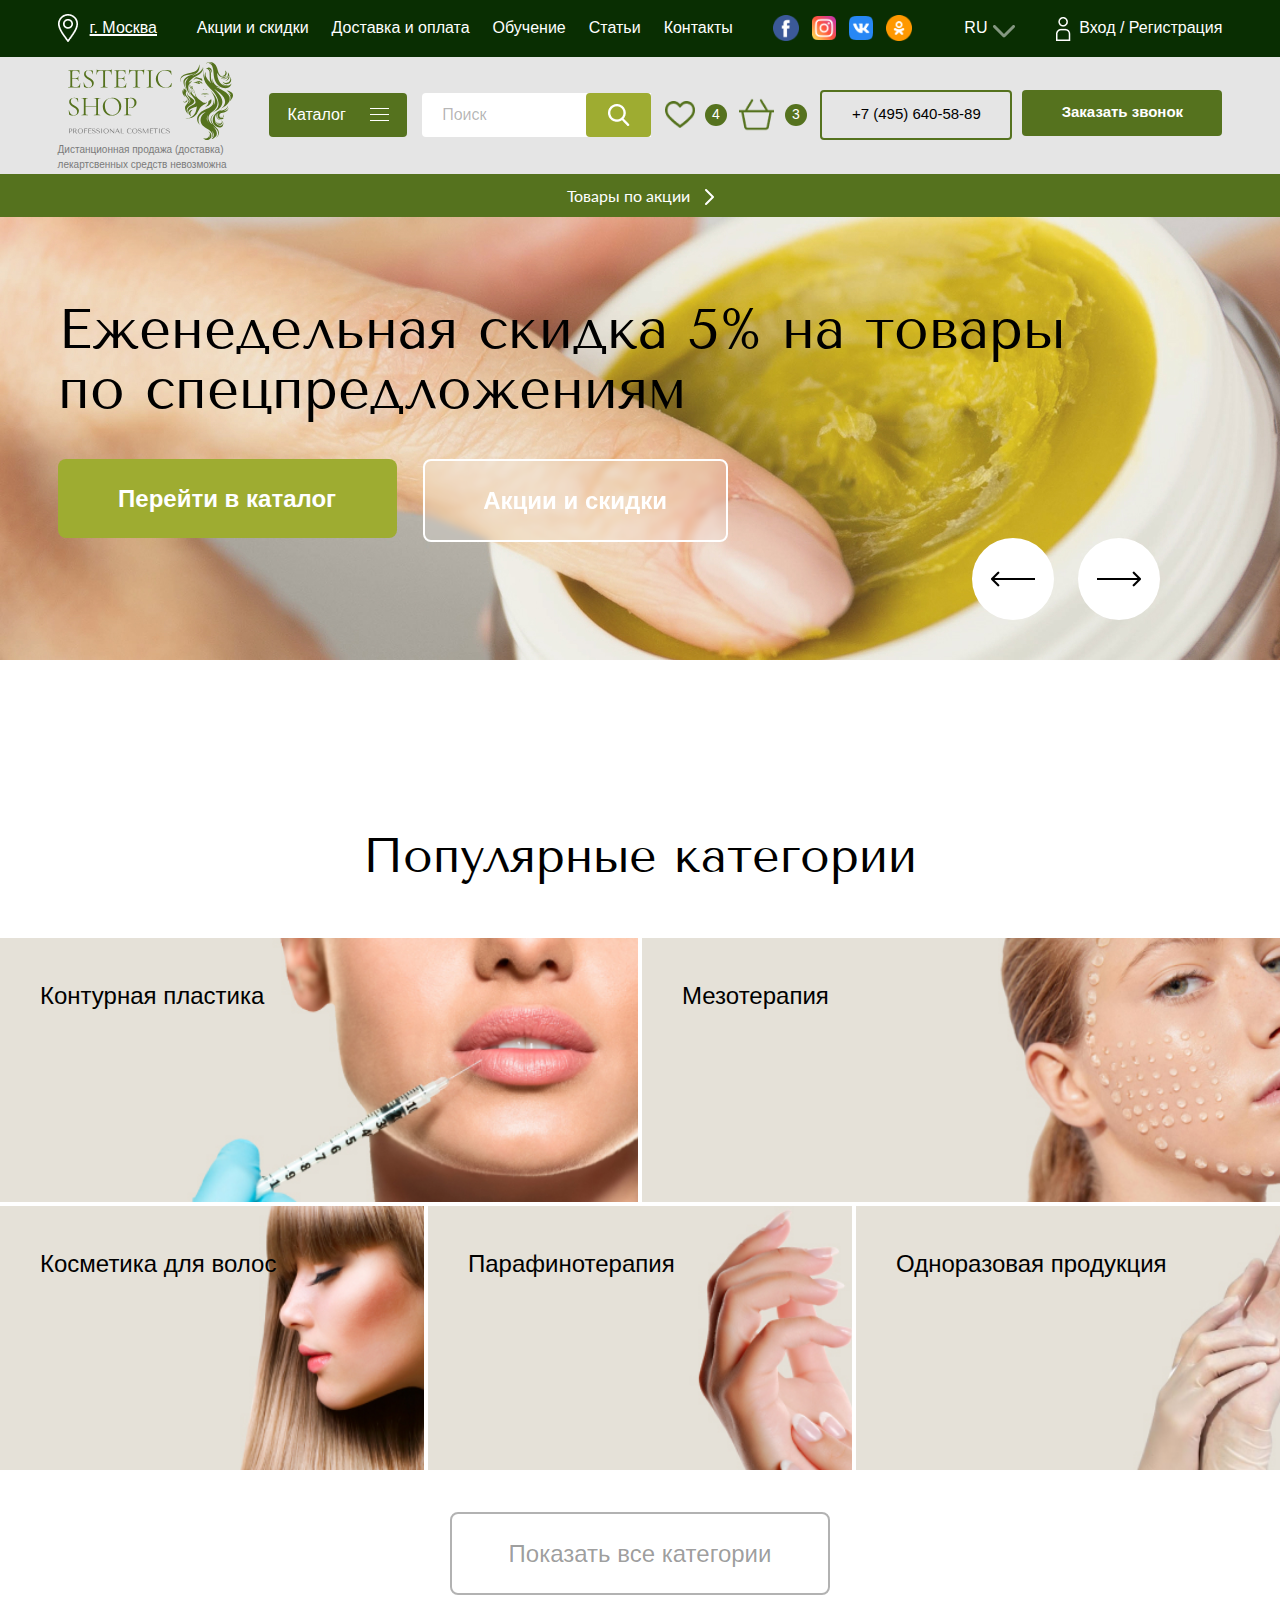
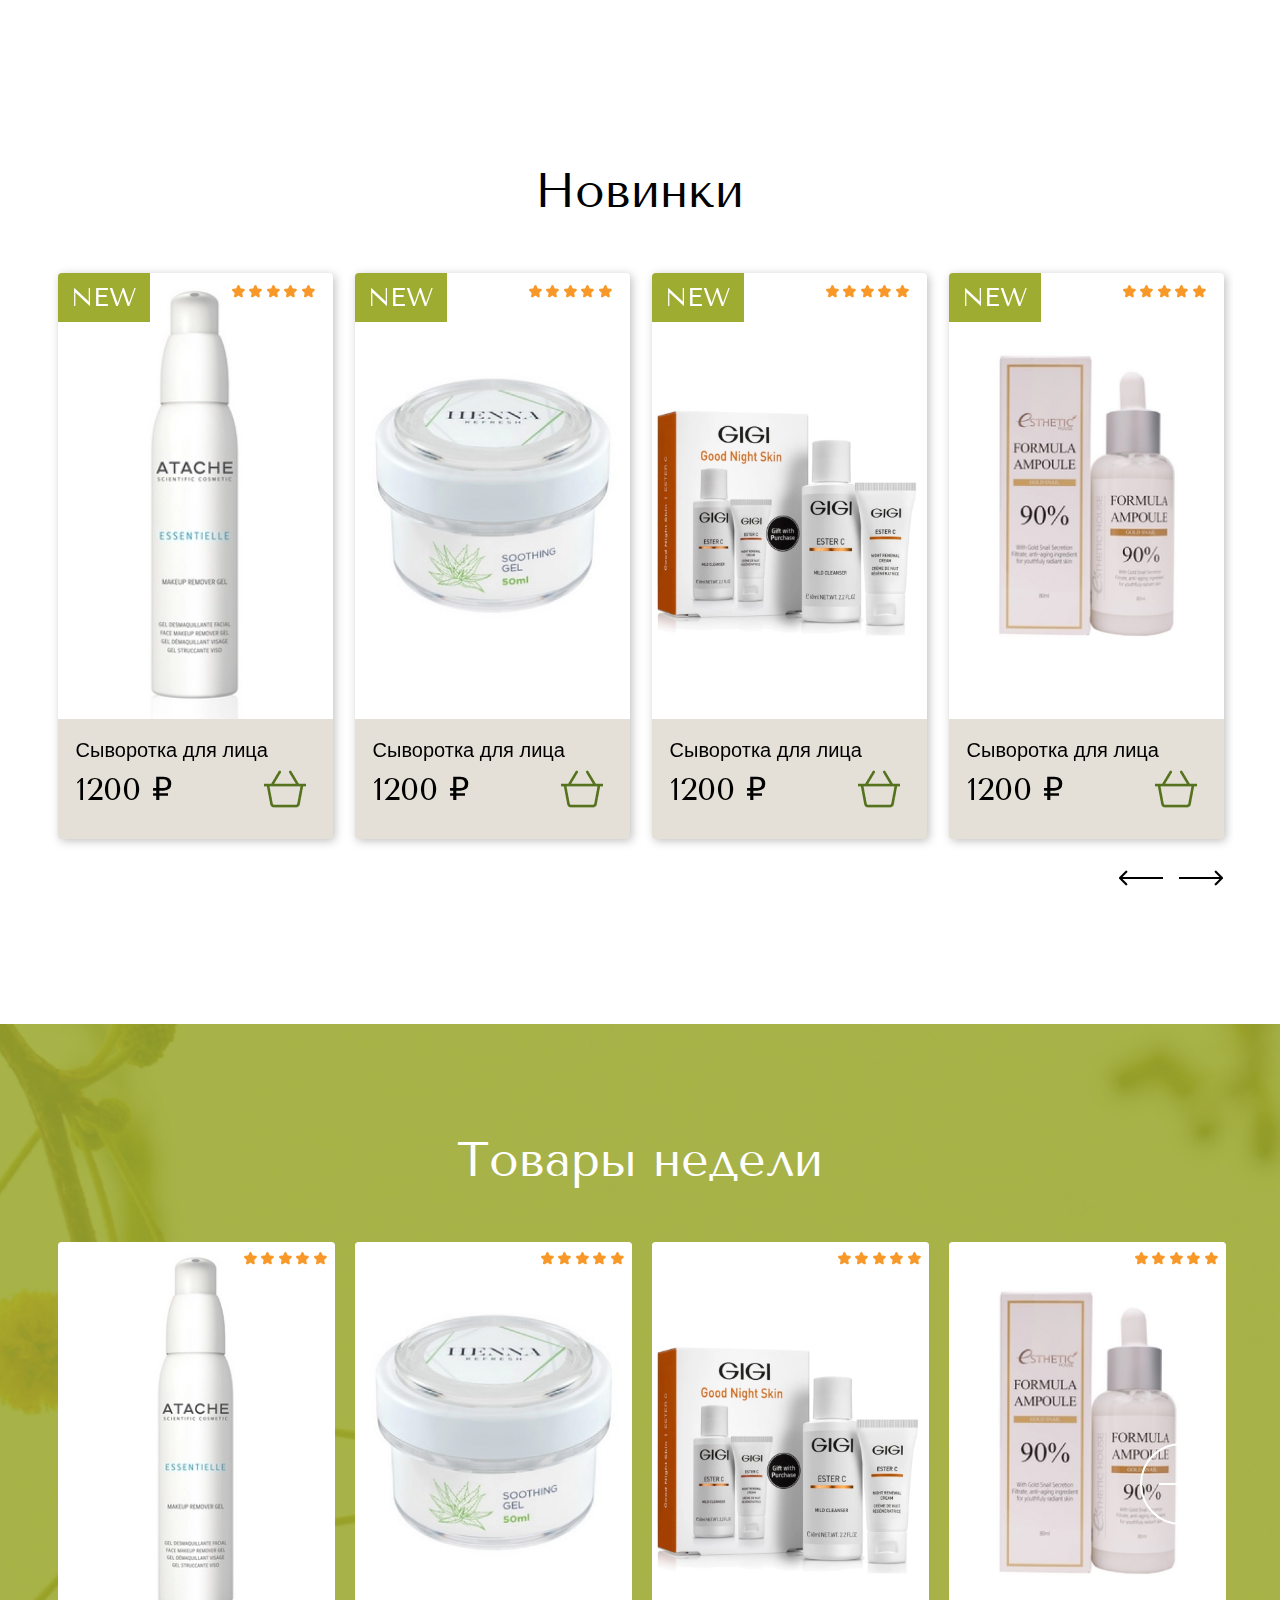
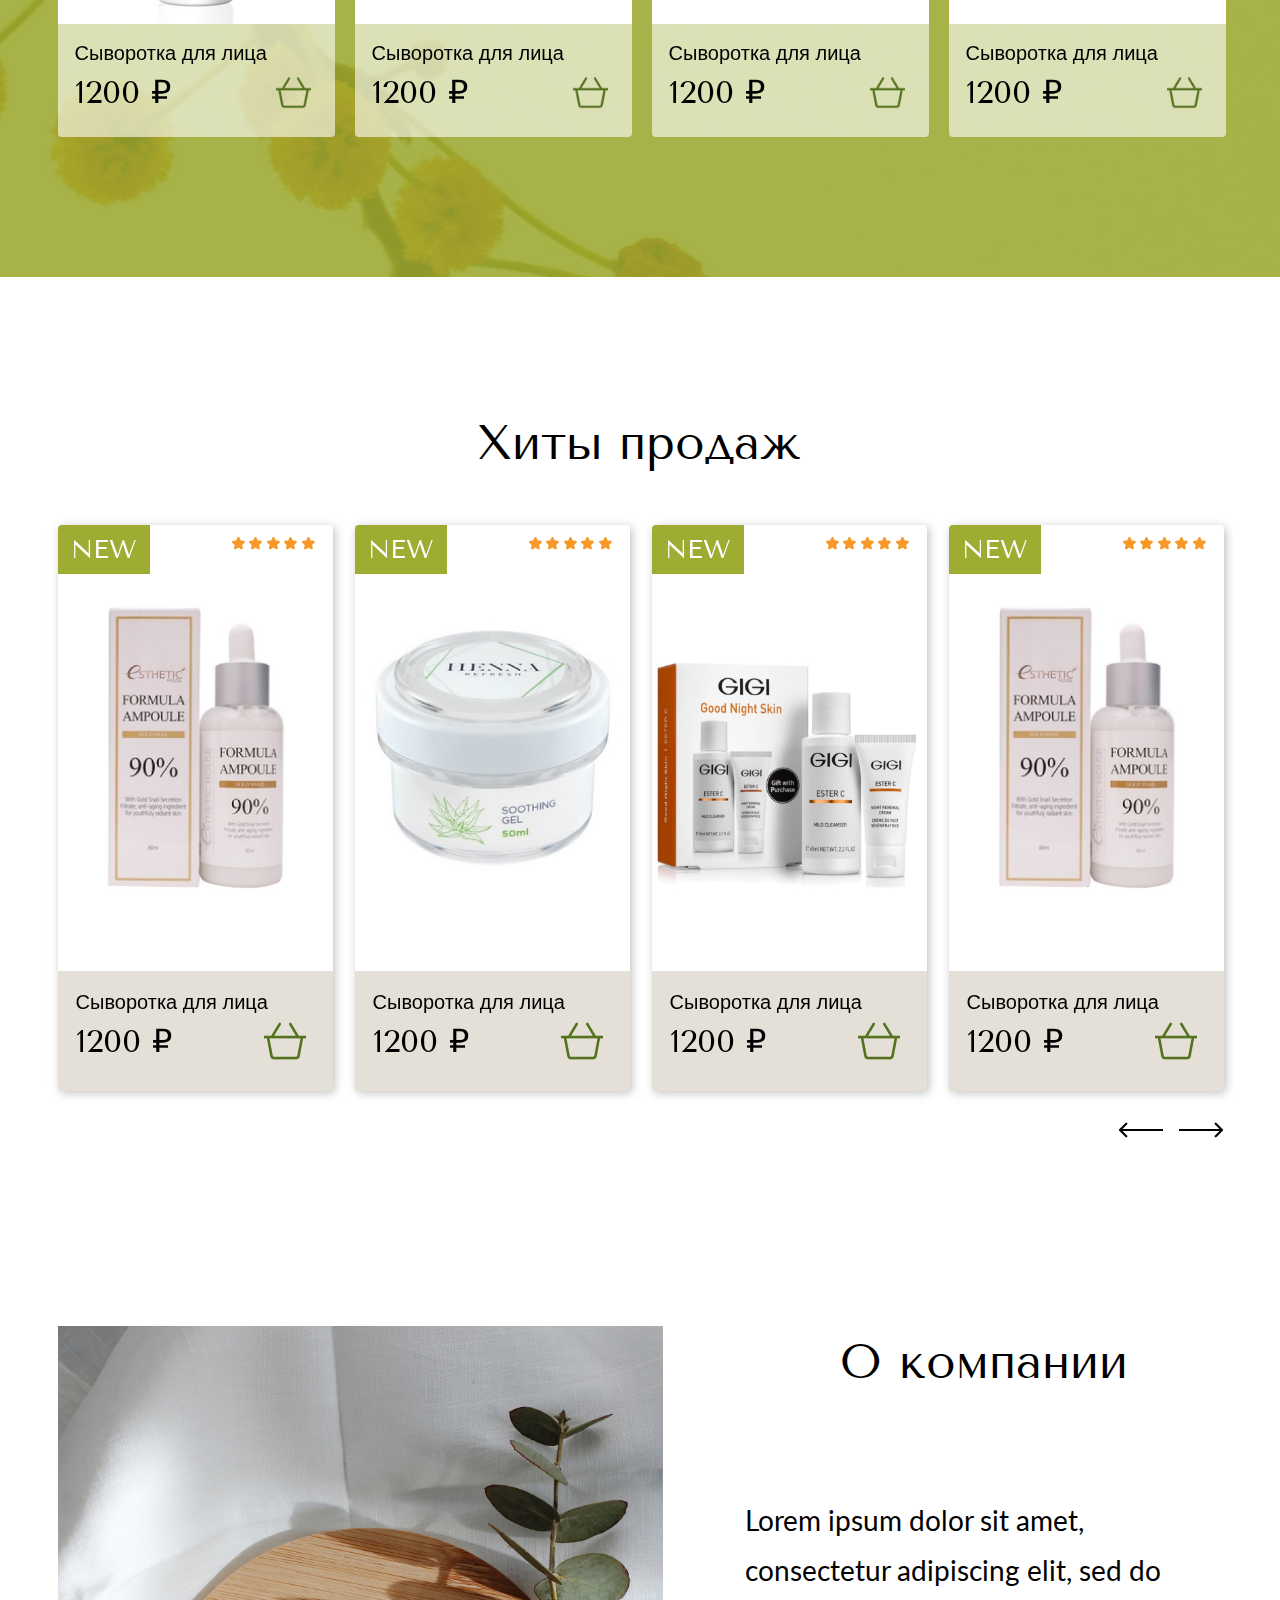
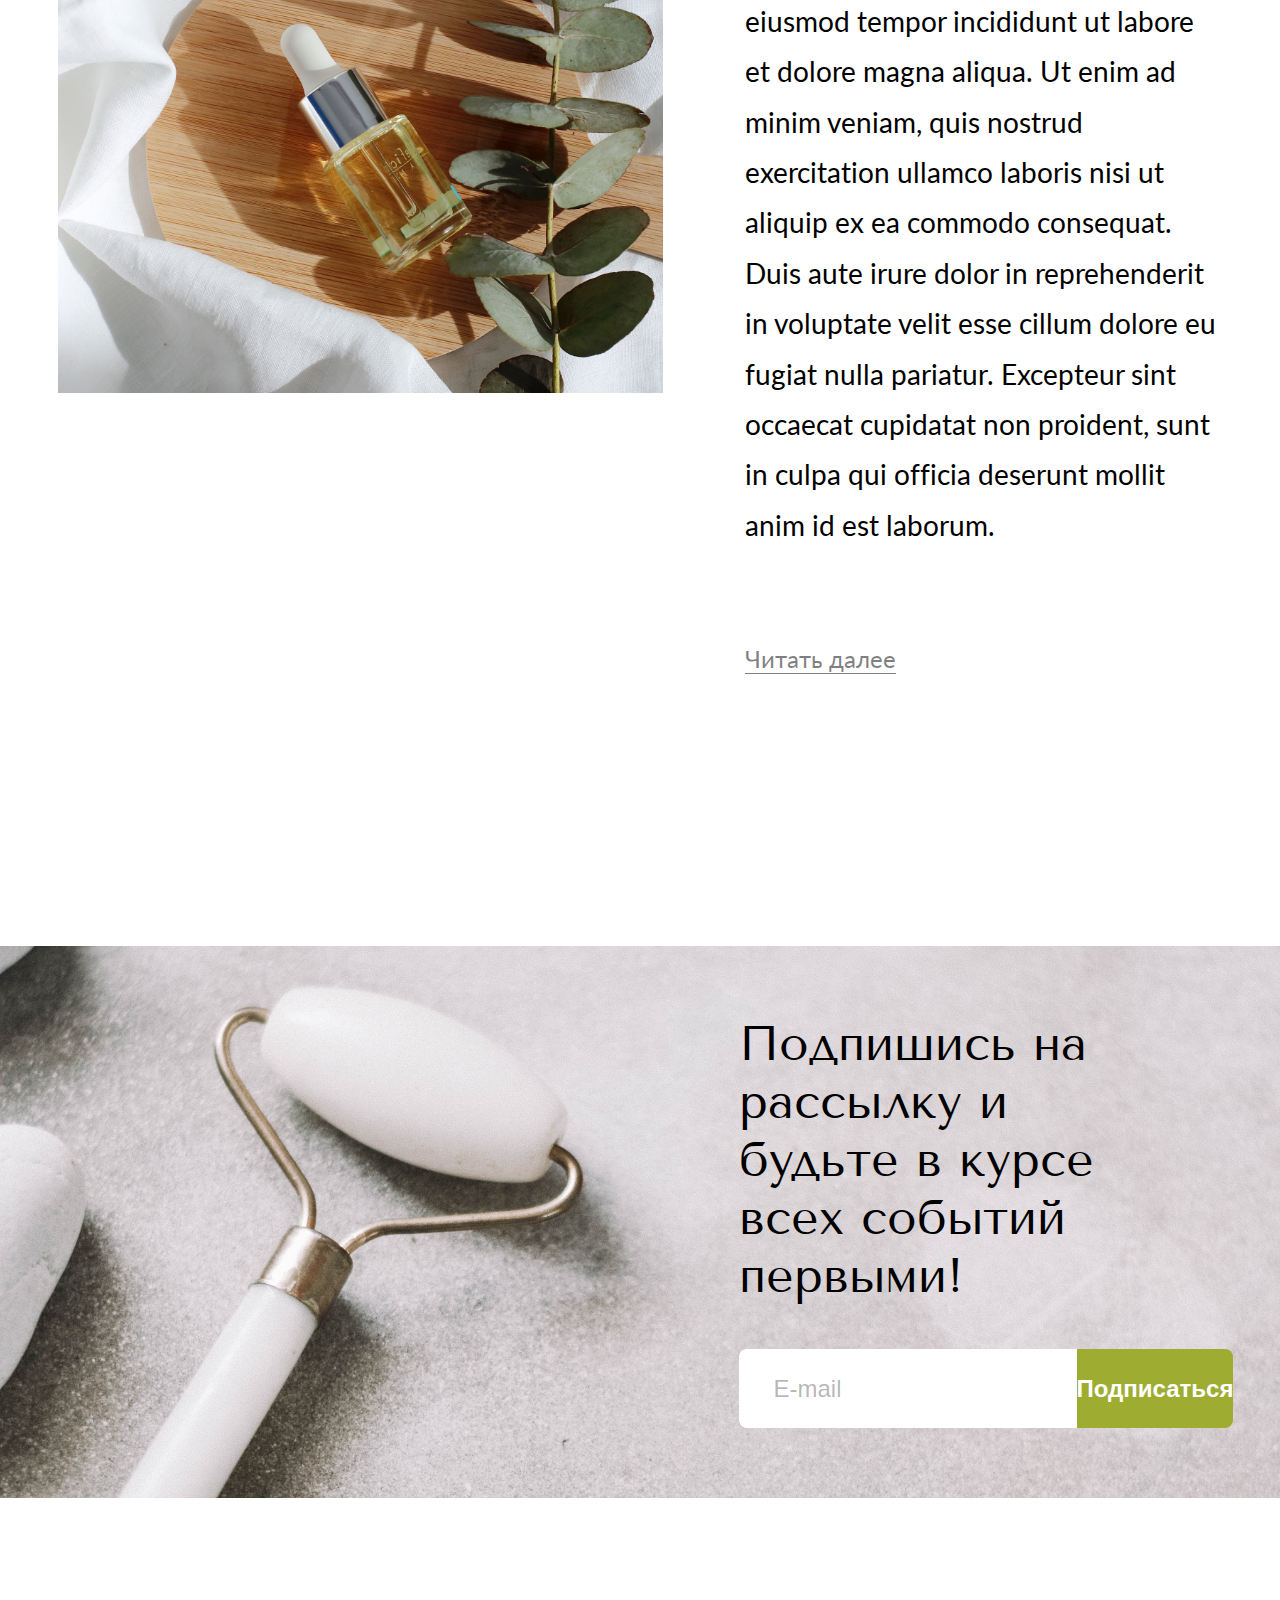
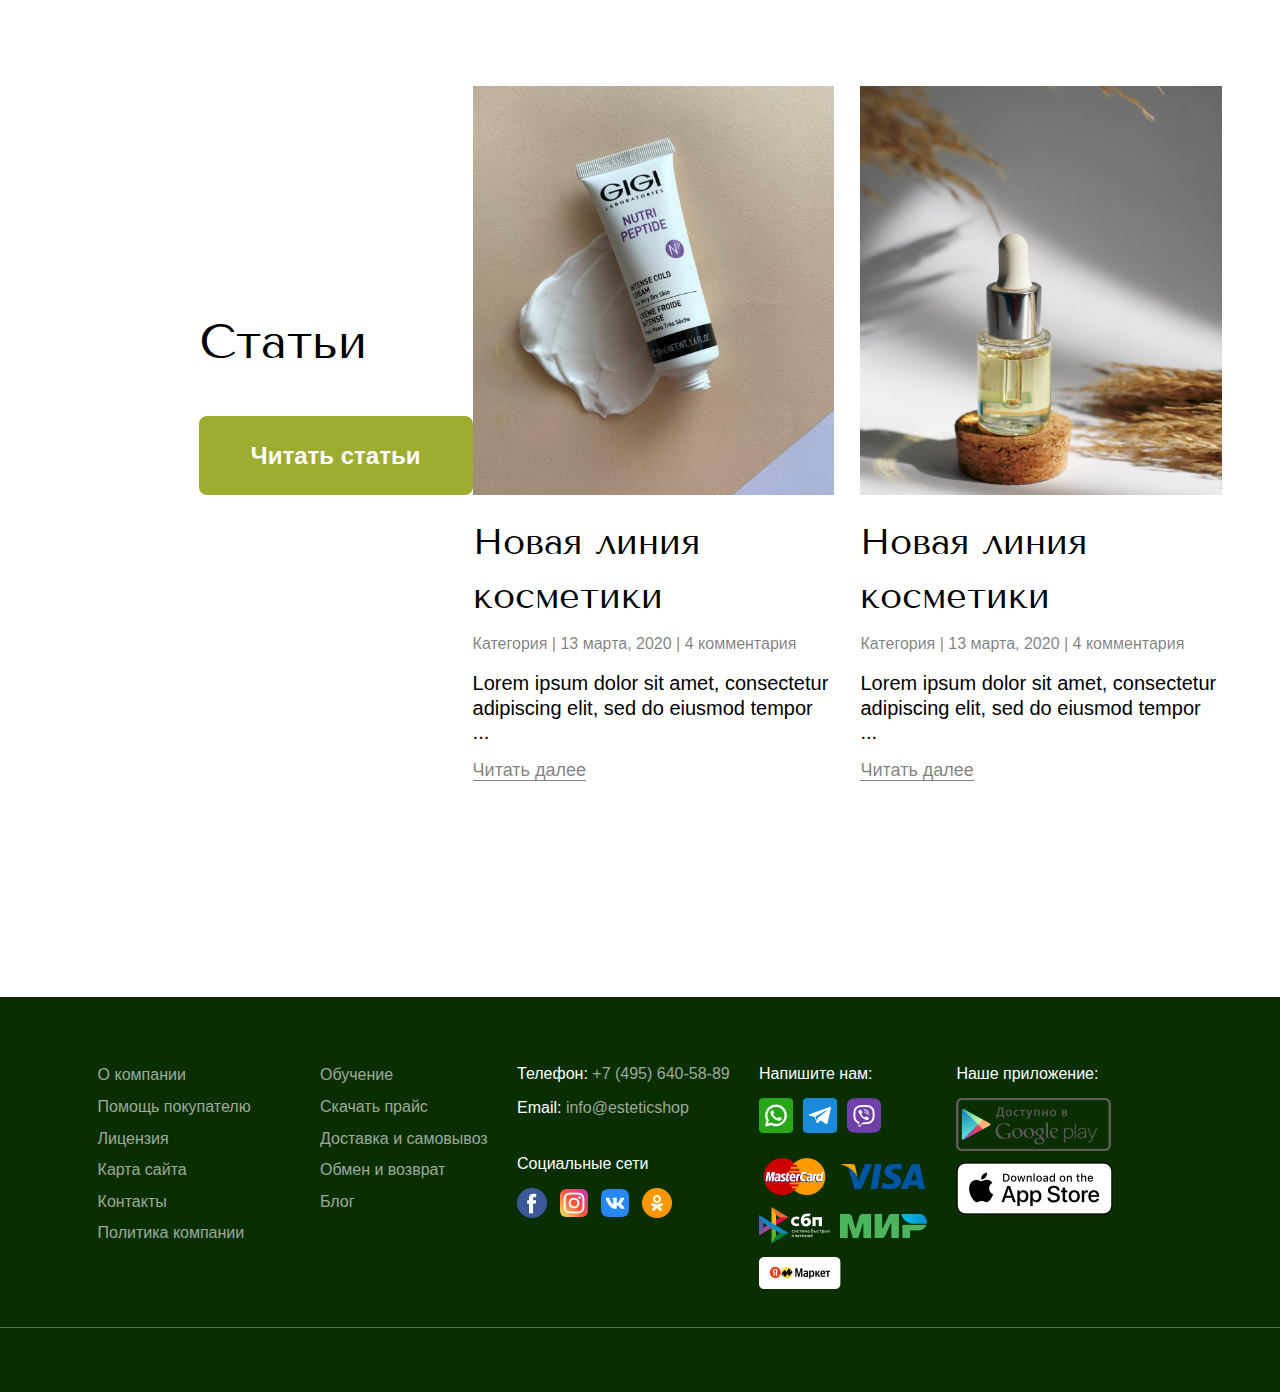
==== commit 895a68b8: "3.0" ====
--- a/index.html
+++ b/index.html
@@ -270,6 +270,23 @@
 			</div>
 		</div>		
 	</header>
+	<div class="header-mob">
+		<div class="container">
+			<div class="header-mob__row">
+				<div class="header-mob__burger">
+					<span></span>
+				</div>
+				<div class="header-mob__logo"><a href="index.html"><img src="images/mobile/logo-mob.svg" alt="logo"></a></div>
+				<div class="header-mob__search"><img src="images/mobile/search-icon.png" alt="search"></div>
+			</div>
+		</div>	
+		<div class="header-mob__row">
+			<div><img src="images/mobile/phone-icon.png" alt="phone-call"></div>
+			<div><img src="images/mobile/like-icon.png" alt="liked"></div>
+			<div><img src="images/mobile/basket-icon.png" alt="basket"></div>
+			<div><img src="images/mobile/account-icon.png" alt="account"></div>
+		</div>	
+	</div>
 	<section class="first-slider">
 		<div class="first-slider__slide">
 			<div class="container">
--- a/css/main.css
+++ b/css/main.css
@@ -1,4 +1,4 @@
-/* СБРОС CSS НАЧАЛО */
+ СБРОС CSS НАЧАЛО */
 *,
 *::before,
 *::after {
@@ -103,6 +103,10 @@
 input[type=number] {
   -moz-appearance: textfield;
 }
+
+button {
+  cursor: pointer;
+}
 /* СБРОС CSS КОНЕЦ */
 
 /* ПОДКЛЮЧЕНИЕ ШРИФТОВ НАЧАЛО */
@@ -721,7 +725,7 @@
 }
 
 .product__like {
-  background: url(../images/catalog/empty-like.png);
+  background: url(../images/catalog/empty-like.svg) no-repeat center top / cover;
   width: 34px;
   height: 30px;
   margin: 14px 9px 0 0;
@@ -729,12 +733,13 @@
 }
 
 .product__like.active {
-  background: url(../images/catalog/full-like.png);
+  background: url(../images/catalog/full-like.svg) no-repeat center top / cover;
 }
 
 .new__bottom_row {
   display: flex;
   justify-content: space-between;
+  align-items: center;
 }
 
 .new__bottom_title {
@@ -1204,9 +1209,6 @@
   top: 91px;
   width: 43px;
   height: 38px;
-  background-repeat: no-repeat;
-  background-position: center top;
-  background-size: cover;
 }
 
 .product.active .product__top {
@@ -1519,6 +1521,7 @@
 
 .product__cost {
   display: flex;
+  align-items: center;
 }
 
 .product__cost_new {
@@ -2479,8 +2482,448 @@
 
 .header-mob {
   display: none;
-}
-
+  width: 100%;
+  margin-top: 18px;
+}
+
+.header-mob__row {
+  display: flex;
+}
+
+.header-mob__row:first-child {
+  justify-content: space-between;
+  margin-bottom: 13px;
+}
+
+.header-mob__row:nth-child(2) {
+  background-color: #E5E5E5;
+  justify-content: space-around;
+  height: 50px;
+  align-items: center;
+}
+
+.header-mob__burger {
+  position: relative;
+  width: 36px;
+  height: 20px;
+  cursor: pointer;
+  margin-top: 5px;
+}
+
+.header-mob__burger span {
+  width: 100%;
+  height: 4px;
+  border-radius: 5px;
+  background-color: rgba(0, 0, 0, 0.5);
+  position: absolute;
+  top: 5px;
+}
+
+.header-mob__burger span:before, .header-mob__burger span:after {
+  width: 100%;
+  height: 4px;
+  content: '';
+  background-color: rgba(0, 0, 0, 0.5);
+  position: absolute;
+  border-radius: 5px;
+}
+
+.header-mob__burger span:before {
+  top: 8px;
+}
+
+.header-mob__burger span:after {
+  top: 16px;
+}
+
+.header-mob__search {
+  cursor: pointer;
+  margin-top: 5px;
+}
+
+.catalog__filters_button_mob {
+  display: none;
+  font-size: 20px;
+  color: rgba(0, 0, 0, 0.5);
+  cursor: pointer;
+}
+
+.catalog__filters_top_mob {
+  display: none;
+  justify-content: space-between;
+  align-items: center;
+  font-size: 20px;
+  color: #9EAC31;
+  line-height: 25px;
+  border-bottom: 1px solid rgba(0, 0, 0, 0.3);
+  padding-bottom: 8px;
+}
+
+.catalog__filters_top_mob div:last-child {
+  margin-right: 8px;
+}
+
+.catalog__buttons_mob {
+  display: none;
+  flex-direction: column;
+  font-size: 16px;
+  line-height: 20.1px;
+}
+
+.catalog__buttons_mob button {
+  border-radius: 2px;
+  border: none;
+  width: 100%;
+  height: 36px;
+}
+
+.catalog__buttons_mob button:first-child {
+  margin: 30px 0 5px 0;
+  background-color: #E5E5E5;
+  color: rgba(0, 0, 0, 0.5);
+}
+
+.catalog__buttons_mob button:last-child {
+  background-color: #9EAC31;
+  color: #fff;
+  font-weight: 600;
+}
+
+section.product-card {
+  margin: 36px 0 144px 0;
+}
+
+.product-card__row {
+  display: flex;
+  justify-content: space-between;
+  align-items: flex-start;
+  margin-bottom: 72px;
+}
+
+.product-card__image {
+  position: relative;
+}
+
+.product-card__image_action {
+  position: absolute;
+  top: 0;
+  right: 0;
+}
+
+.product-card__image_action p {
+  position: absolute;
+  top: 29px;
+  right: 14px;
+  font-size: 22px;
+  font-weight: 700;
+  line-height: 26.4px;
+  text-align: center;
+  color: #092E02;
+  -moz-transform: rotate(38.53deg);
+  -ms-transform: rotate(38.53deg);
+  -webkit-transform: rotate(38.53deg);
+  -o-transform: rotate(38.53deg);
+  transform: rotate(38.53deg);
+}
+
+.product-card__col {
+  max-width: 35%;
+  margin: 0 20px 0 21px;
+}
+
+.product-card__col div {
+  display: flex;
+  align-items: center;
+}
+
+.product-card__col div:first-child img {
+  width: 20px;
+  margin-right: 7.6px;
+}
+
+.product-card__col div:first-child img:last-child {
+  margin-right: 0;
+}
+
+.product-card__col div:nth-child(2) {
+  font-size: 20px;
+  margin: 27px 0 42px 0;
+}
+
+.product-card__col div:nth-child(3) {
+  font-family: 'Tenor Sans', serif;
+  font-size: 34px;
+  line-height: 37.4px;
+}
+
+.product-card__col span {
+  font-family: 'Tenor Sans', serif;
+}
+
+.product-card__col div:nth-child(4) {
+  margin: 28px 0 7px 0;
+}
+
+.product-card__price_new {
+  font-size: 48px;
+  margin-right: 22px;
+}
+
+.product-card__price_old {
+  font-size: 28px;
+  color: #B3B7BC;
+  text-decoration: line-through;
+}
+
+.product-card__col div:nth-child(5) {
+  font-size: 20px;
+  color: rgba(0, 0, 0, 0.5);
+  text-decoration: underline;
+}
+
+.product-card__col div:nth-child(6) {
+  margin: 72px 0 28px 0;
+}
+
+.product-card__col div:nth-child(6) button {
+  font-size: 22px;
+  font-weight: 700;
+  color: #fff;
+  background-color: #9EAC31;
+  border-radius: 4px;
+  border: none;
+  width: 208px;
+  height: 61px;
+  margin-right: 18px;
+}
+
+.product-card__like {
+  width: 43px;
+  height: 38px;
+  background: url(../images/catalog/empty-like.svg) no-repeat center top / cover;
+  cursor: pointer;
+}
+
+.product-card__like.active {
+  background: url(../images/catalog/full-like.svg) no-repeat center top / cover;
+}
+
+.product-card__col div:nth-child(7) button {
+  font-size: 20px;
+  border: 1px solid rgba(158, 172, 49, 1);
+  background-color: transparent;
+  width: 375px;
+  height: 59px;
+  border-radius: 4px;
+}
+
+.product-card__col div:nth-child(7) button a {
+  color: #000;
+}
+
+.product-card__delivery {
+  font-family: 'Lato', sans-serif;
+  border-radius: 4px;
+  box-shadow: 3px 3px 14px 0px rgba(0, 0, 0, 0.15);
+  width: 375px;
+}
+
+.product-card__delivery_container {
+  padding: 9px 33px 33px 37px;
+}
+
+.product-card__delivery_title {
+  display: flex;
+  align-items: center;
+  background-color: #E5E0D7;
+  color: #55721E;
+  font-size: 22px;
+  margin-bottom: 18.6px;
+  height: 54px;
+  padding-left: 37px;
+  border-radius: 4px;
+  gap: 15px;
+}
+
+.product-card__delivery_item {
+  border-bottom: 2px dotted rgba(0, 0, 0, 0.5);
+  padding-bottom: 12px;
+  margin-bottom: 10px;
+}
+
+.product-card__delivery_item:last-child {
+  margin-bottom: 0;
+}
+
+.product-card__delivery_item div {
+  font-size: 18px;
+  line-height: 21.6px;
+  margin-bottom: 3px;
+}
+
+.product-card__delivery_item span {
+  font-size: 16px;
+  color: rgba(0, 0, 0, 0.5);
+  line-height: 19.2px;
+}
+
+.product-card__tabs {
+  max-width: 1395px;
+  margin: 0 auto;
+}
+
+.product-card__tabs_nav {
+  display: flex;
+  justify-content: space-between;
+  color: rgba(0, 0, 0, 0.4);
+  font-size: 20px;
+  border: 0.5px solid rgba(0, 0, 0, 0.4);
+  border-radius: 4px;
+}
+
+.product-card__tabs_btn {
+  padding: 11px 50px;
+  cursor: pointer;
+}
+
+.product-card__tabs_btn.active {
+  color: #fff;
+  background-color: #9EAC31;
+  font-weight: 700;
+}
+
+.product-card__tabs_item {
+  display: none;
+}
+
+.product-card__tabs_item.active {
+  display: block;
+}
+
+.product-card__tabs_content {
+  font-size: 20px;
+  line-height: 34px;
+  margin-top: 36px;
+}
+
+section.popular-category {
+  margin-bottom: 161px;
+}
+
+section .popular-category__title {
+  margin-bottom: 60px;
+}
+
+.popular-category__slider {
+  max-width: 1265px;
+  margin: 0 auto;
+}
+
+.popular-category__slider .slick-track {
+  padding: 15px 0;
+}
+
+.popular-category__slide {
+  max-width: 404px;
+  background-color: #E5E0D7;
+  box-shadow: 2px 2px 10px 0px rgb(0 0 0 / 25%);
+  border-radius: 4px;
+  margin: 0 10.5px;
+}
+
+.popular-slide__top {
+  display: flex;
+  justify-content: center;
+  height: 446px;
+  background-color: #fff;
+  border-radius: 4px 4px 0 0;
+}
+
+.popular-slide__top img {
+  object-fit: contain;
+  width: 100%;
+}
+
+.popular-slide__bottom {
+  padding: 16px 28px 25px 18px;
+}
+
+.popular-category__slider .slick-arrow {
+  background: url(../images/product-card/arrow-slide-icon.svg) no-repeat center transparent;
+  border: 2px solid #55721E;
+  top: 235px;
+}
+
+.popular-category__slider .slick-prev {
+  left: 0;
+}
+
+.popular-category__slider .slick-next {
+  -moz-transform: rotate(180deg);
+  -ms-transform: rotate(180deg);
+  -webkit-transform: rotate(180deg);
+  -o-transform: rotate(180deg);
+  transform: rotate(180deg);
+  right: 0;
+}
+
+.popular-category__slider.slick-slider {
+  position: static;
+}
+
+.popular-category__slider_container {
+  position: relative;
+  width: 93%;
+  margin: 0 auto;
+}
+
+.product-card-mob__accordion {
+  display: none;
+}
+
+.product-card__accordion_content {
+  max-height: 0;
+  overflow: hidden;
+  transition-duration: 0.2s;
+  font-size: 14px;
+  line-height: 20px;
+  color: rgba(0, 0, 0, 0.5);
+}
+
+.product-card__accordion_item {
+  border-bottom: 1px solid rgba(0, 0, 0, 0.3);
+  padding: 9px 0 11px 0;
+}
+
+.product-card__accordion_item:first-child {
+  border-top: 1px solid rgba(0, 0, 0, 0.3);
+}
+
+.product-card__accordion_item--active .product-card__accordion_title {
+  color: #9EAC31;
+}
+
+.product-card__accordion_item--active .product-card__accordion_content {
+  max-height: 300px;
+  margin: 16px 0 10px 0;
+}
+
+.product-card__accordion_trigger {
+  display: flex;
+  justify-content: space-between;
+  align-items: center;
+}
+
+.product-card__accordion_arrow {
+  width: 14.7px;
+  height: 8.36px;
+  background: url(../images/product-card/accordion-arrow.svg);
+  margin-right: 10px;
+}
+
+.product-card__accordion_item--active .product-card__accordion_arrow {
+  background: url(../images/product-card/accordion-arrow-active.svg);
+}
 
 /* МЕДИА ЗАПРОСЫ НАЧАЛО */
 
@@ -2526,6 +2969,21 @@
 
   .account__left {
     padding-right: 50px;
+  }
+
+  .popular-category__slider_container {
+    padding-bottom: 100px;
+  }
+
+  .popular-category__slider .slick-arrow {
+    top: auto;
+    bottom: 30px;
+    border: none;
+  }
+
+  .popular-category__slider .slick-prev {
+    left: auto;
+    right: 80px;
   }
 }
 
@@ -2618,6 +3076,77 @@
   }
 }
 
+@media (max-width: 1400px) {
+  .product-card__col div:nth-child(2) {
+    font-size: 18px;
+  }
+
+  .product-card__col div:nth-child(3) {
+    font-size: 28px;
+  }
+
+  .product-card__price_new {
+    font-size: 40px;
+  }
+
+  .product-card__price_old {
+    font-size: 24px;
+  }
+
+  .product-card__col div:nth-child(5) {
+    font-size: 18px;
+  }
+
+  .product-card__col div:nth-child(6) button {
+    font-size: 20px;
+    width: 180px;
+    height: 55px;
+  }
+
+  .product-card__col div:nth-child(7) button {
+    font-size: 18px;
+    width: 335px;
+    height: 55px;
+  }
+
+  .product-card__image_action p {
+    font-size: 20px;
+  }
+
+  .product-card__col div:first-child img {
+    width: 18px;
+    margin-right: 6.6px;
+  }
+
+  .product-card__delivery_title {
+    font-size: 20px;
+  }
+
+  .product-card__delivery_title img {
+    width: 24px;
+  }
+
+  .product-card__delivery_item div {
+    font-size: 16px;
+  }
+
+  .product-card__delivery_item span {
+    font-size: 14px;
+  }
+
+  .product-card__tabs_nav {
+    font-size: 18px;
+  }
+
+  .product-card__tabs_btn {
+    padding: 11px 35px;
+  }
+
+  .product-card__tabs_content {
+    font-size: 16px;
+  }
+}
+
 @media (max-width: 1360px) {
   header nav ul {
     padding: 0;
@@ -2730,7 +3259,388 @@
 }
 
 @media (max-width: 1130px) {
-
-}
-
-/* МЕДИА ЗАПРОСЫ КОНЕЦ */+  header {
+    display: none;
+  }
+
+  .header-mob {
+    display: block;
+  }
+
+  .catalog__filters_button_mob {
+    display: block;
+  }
+
+  .breadcrumbs__container {
+    display: none;
+  }
+
+  .catalog__filters {
+    opacity: 0;
+    position: absolute;
+    z-index: -1;
+    transition-duration: 0.2s;
+    padding: 11px 22px 29px 22px;
+    box-shadow: 2px 4px 8px 0px #00000026;
+    margin-top: 0;
+    top: -95px;
+    left: -5%;
+  }
+
+  .catalog__products_container {
+    justify-content: space-between;
+  }
+
+  .product {
+    margin: 0 0 24px 0;
+  }
+
+  .product.active {
+    width: 100%;
+  }
+
+  .catalog__filters.active {
+    opacity: 1;
+    z-index: 1;
+    background-color: #fff;
+  }
+
+  .catalog__filters_top_mob {
+    display: flex;
+  }
+
+  .accordion-item__title {
+    font-size: 14px;
+  }
+
+  .accordion-item__content {
+    font-size: 12px;
+  }
+
+  .catalog__range_title, .polzunok-input-5-left, .polzunok-input-5-right {
+    font-size: 14px;
+  }
+
+  .catalog__buttons_mob {
+    display: flex;
+  }
+
+  .catalog__range_title {
+    margin: 29px 0 12px 0;
+  }
+
+  .custom-checkbox+label::before {
+    width: 17px;
+    height: 17px;
+  }
+
+  .breadcrumbs-mob__none {
+    display: none;
+  }
+
+  section.product-card {
+    margin: 0 0 84px 0;
+  }
+
+  .product-card__col {
+    margin: 26px 0 40px 0;
+  }
+
+  .product-card__row {
+    flex-direction: column;
+    margin-bottom: 47px;
+    align-items: center;
+  }
+
+  .product-card__image_action {
+    width: 160px;
+  }
+
+  .product-card__image_action p {
+    font-size: 14px;
+    top: 15px;
+  }
+
+  .product-card__col {
+    max-width: 100%;
+  }
+
+  .product-card__col div:nth-child(2) {
+    margin: 10px 0 16px 0;
+  }
+
+  .product-card__col div:nth-child(4) {
+    margin: 18px 0 0 0;
+  }
+
+  .product-card__col div:nth-child(6) {
+    margin: 16px 0 10px 0;
+  }
+
+  .product-card__delivery {
+    width: 100%;
+  }
+
+  .product-card__tabs {
+    display: none;
+  }
+
+  .product-card-mob__accordion {
+    display: block;
+  }
+
+  section .popular-category__title {
+    font-size: 35px;
+    margin-bottom: 26px;
+  }
+
+  section.popular-category {
+    margin-bottom: 60px;
+  }
+
+  .popular-category__slider .slick-arrow {
+    bottom: 20px;
+  }
+}
+
+@media (max-width: 875px) {
+  .footer__inner {
+    flex-direction: column;
+  }
+
+
+  .product.active {
+    background-color: #fff;
+    height: 168px;
+  }
+
+  .product.active .product__top {
+    width: 153px;
+    height: 168px;
+    position: relative;
+  }
+
+  .product__like {
+    width: 19px;
+    height: 17px;
+/*    background: url(../images/mobile/catalog-like-icon.png);*/
+  }
+
+  /*.product__like.active {
+    background: url(../images/mobile/catalog-liked-icon.png);
+  }
+*/
+  .product.active .product__like {
+    width: 19px;
+    height: 17px;
+    top: 6px;
+    margin-right: 6px;
+    /*background-position: unset;
+    background-size: unset;*/
+  }
+
+  .product.active .product__info {
+    font-size: 14px;
+    width: 55px;
+    height: 28px;
+  }
+
+  .product.active .product__stars img {
+    width: 9px;
+    height: auto;
+  }
+
+  .product.active .product__title_column {
+    font-size: 13px;
+    line-height: 14px;
+  }
+
+  .product.active .product__cost_new {
+    font-size: 16px;
+    line-height: 18px;
+  }
+
+  .product.active .product__cost_old {
+    font-size: 12px;
+    line-height: 18px;
+  }
+
+  .product.active .product__basket {
+    display: block;
+  }
+
+  .product.active .product__basket img {
+    width: 21px;
+  }
+
+  .product.active .product__basket_button {
+    display: none;
+  }
+
+  .product.active .product__bottom, .product__counter input {
+    background-color: #E5E0D7;
+  }
+
+  .product.active .product__bottom_container {
+    flex-direction: column;
+    align-items: normal;
+    height: 100%;
+  }
+
+  .product.active .product__counter {
+    width: 68px;
+    height: 29px;
+    font-size: 16px;
+  }
+
+  .product.active .product__bottom {
+    padding: 14px 15px 19px 14px;
+    height: 168px;
+  }
+
+  .product.active .product__stars {
+    margin: 0 0 10px 0;
+  }
+
+  .product.active .product__bottom {
+    justify-content: flex-start;
+  }
+
+  .catalog__pagination {
+    display: none;
+  }
+
+  .catalog {
+    margin: 35px 0 20px 0;
+  }
+}
+
+@media (max-width: 650px) {
+  .product {
+    width: 159px;
+  }
+
+  .product__title {
+    font-size: 13px;
+  }
+
+  .product__cost_new {
+    font-size: 16px;
+  }
+
+  .product__cost_old {
+    font-size: 12px;
+  }
+
+  .product__stars img {
+    width: 5px;
+    height: 5px;
+  }
+
+  .product__info {
+    font-size: 14px;
+    width: 55px;
+    height: 28px;
+  }
+
+  .product__login {
+    font-size: 10px;
+    line-height: 12px;
+  }
+
+  .product__basket img {
+    width: 21px;
+  }
+
+  .product__top, .product__bottom {
+    width: 100%;
+  }
+
+  .product__top {
+    height: 175px;
+  }
+
+  .product__bottom {
+    padding: 9px 11px 15px 7px;
+  }
+
+  .new__bottom_title {
+    font-size: 13px;
+  }
+
+  .new__bottom_row span {
+    font-size: 16px;
+  }
+
+  .popular-slide__bottom img {
+    width: 21px;
+  }
+
+  .popular-slide__top {
+    height: 175px;
+  }
+
+  .popular-slide__bottom {
+    padding: 9px 11px 14px 8px;
+  }
+
+  .product-card__col div:first-child img {
+    width: 8px;
+  }
+
+  .product-card__col div:nth-child(2) {
+    font-size: 10px;
+  }
+
+  .product-card__col div:nth-child(3) {
+    font-size: 20px;
+  }
+
+  .product-card__price_new {
+    font-size: 28px;
+  }
+
+  .product-card__price_old {
+    font-size: 20px;
+  }
+
+  .product-card__col div:nth-child(5) {
+    font-size: 11px;
+  }
+
+  .product-card__col div:nth-child(6) button {
+    font-size: 12px;
+    width: 139px;
+    height: 44px;
+  }
+
+  .product-card__col div:nth-child(7) button {
+    font-size: 12px;
+    width: 242px;
+    height: 44px;
+  }
+
+  .product-card__like {
+    width: 27px;
+    height: 23px;
+  }
+
+  .product-card__delivery_title img {
+    width: 20px;
+  }
+
+  .product-card__delivery_title {
+    font-size: 16px;
+  }
+
+  section .popular-category__title {
+    font-size: 20px;
+    line-height: 22px;
+  }
+
+  .product-card__image_action {
+    right: -20px;
+  }
+}
+
+/* МЕДИА ЗАПРОСЫ КОНЕЦ 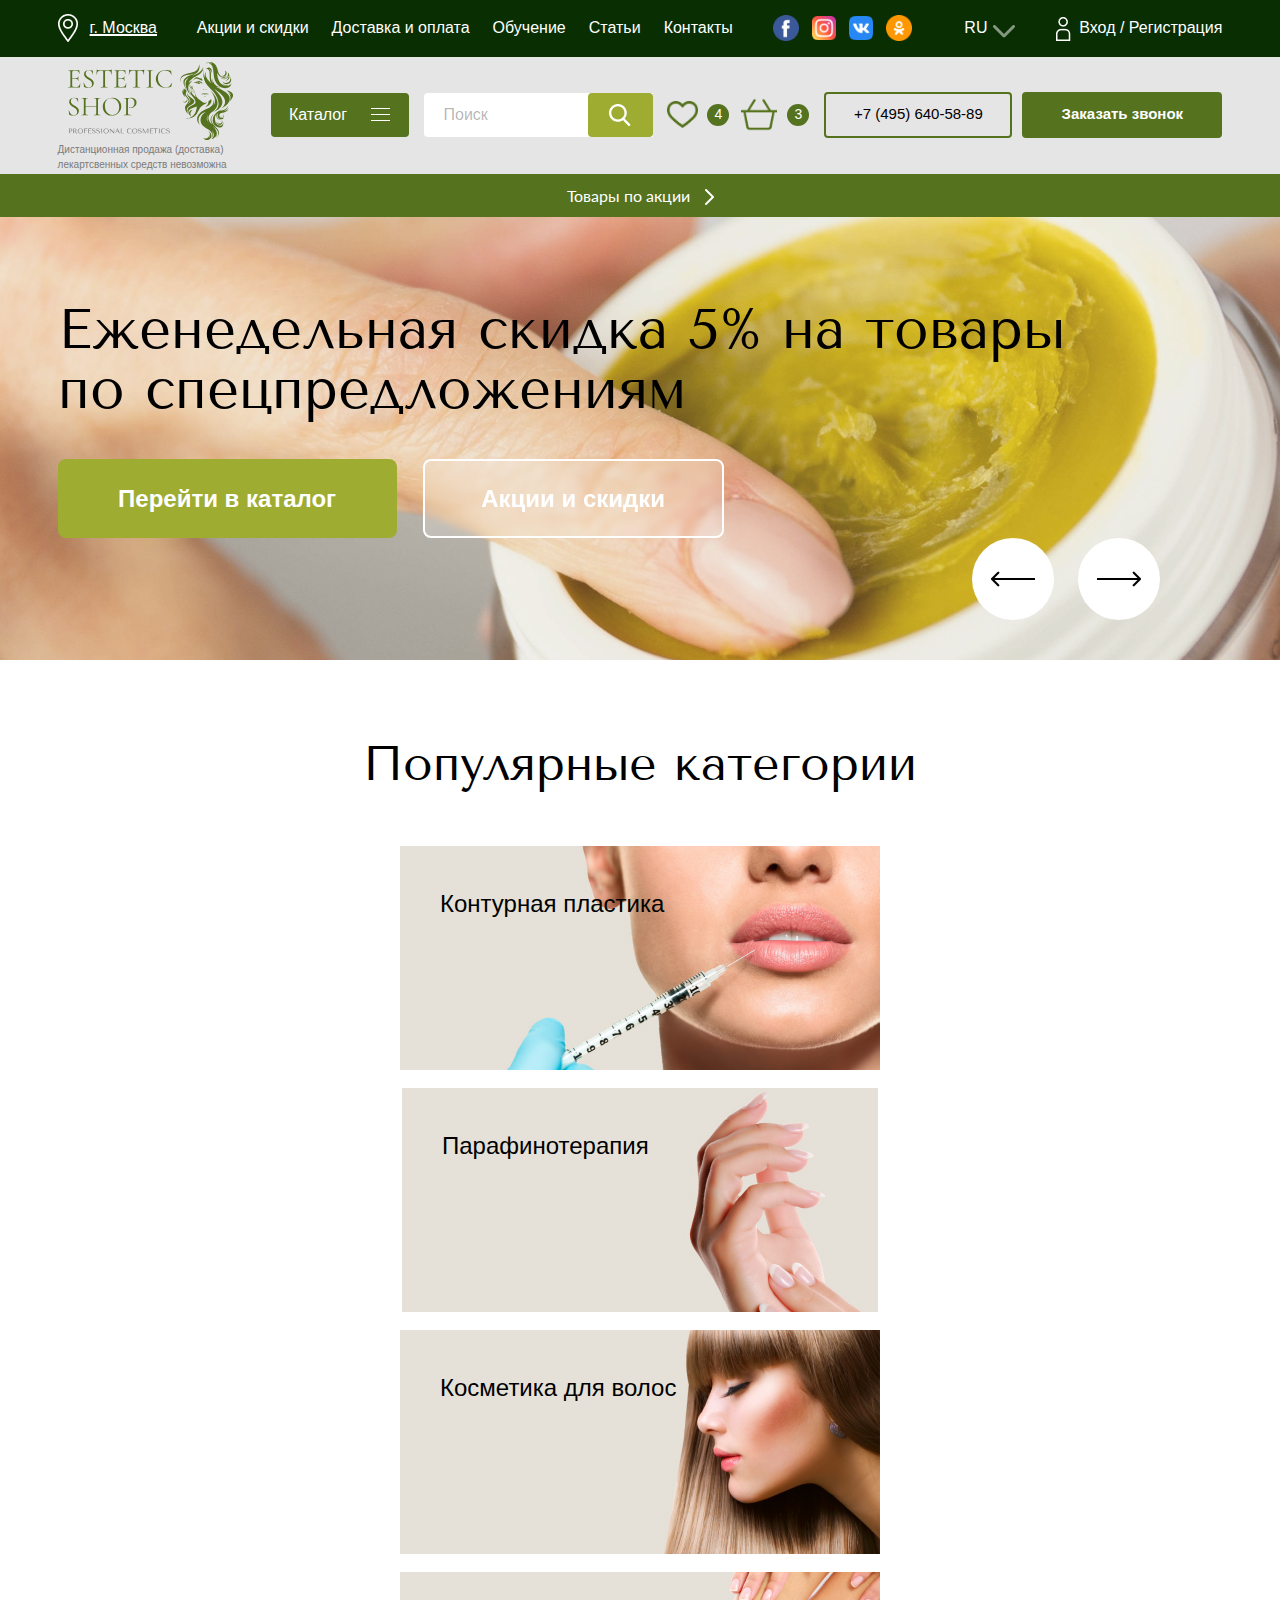
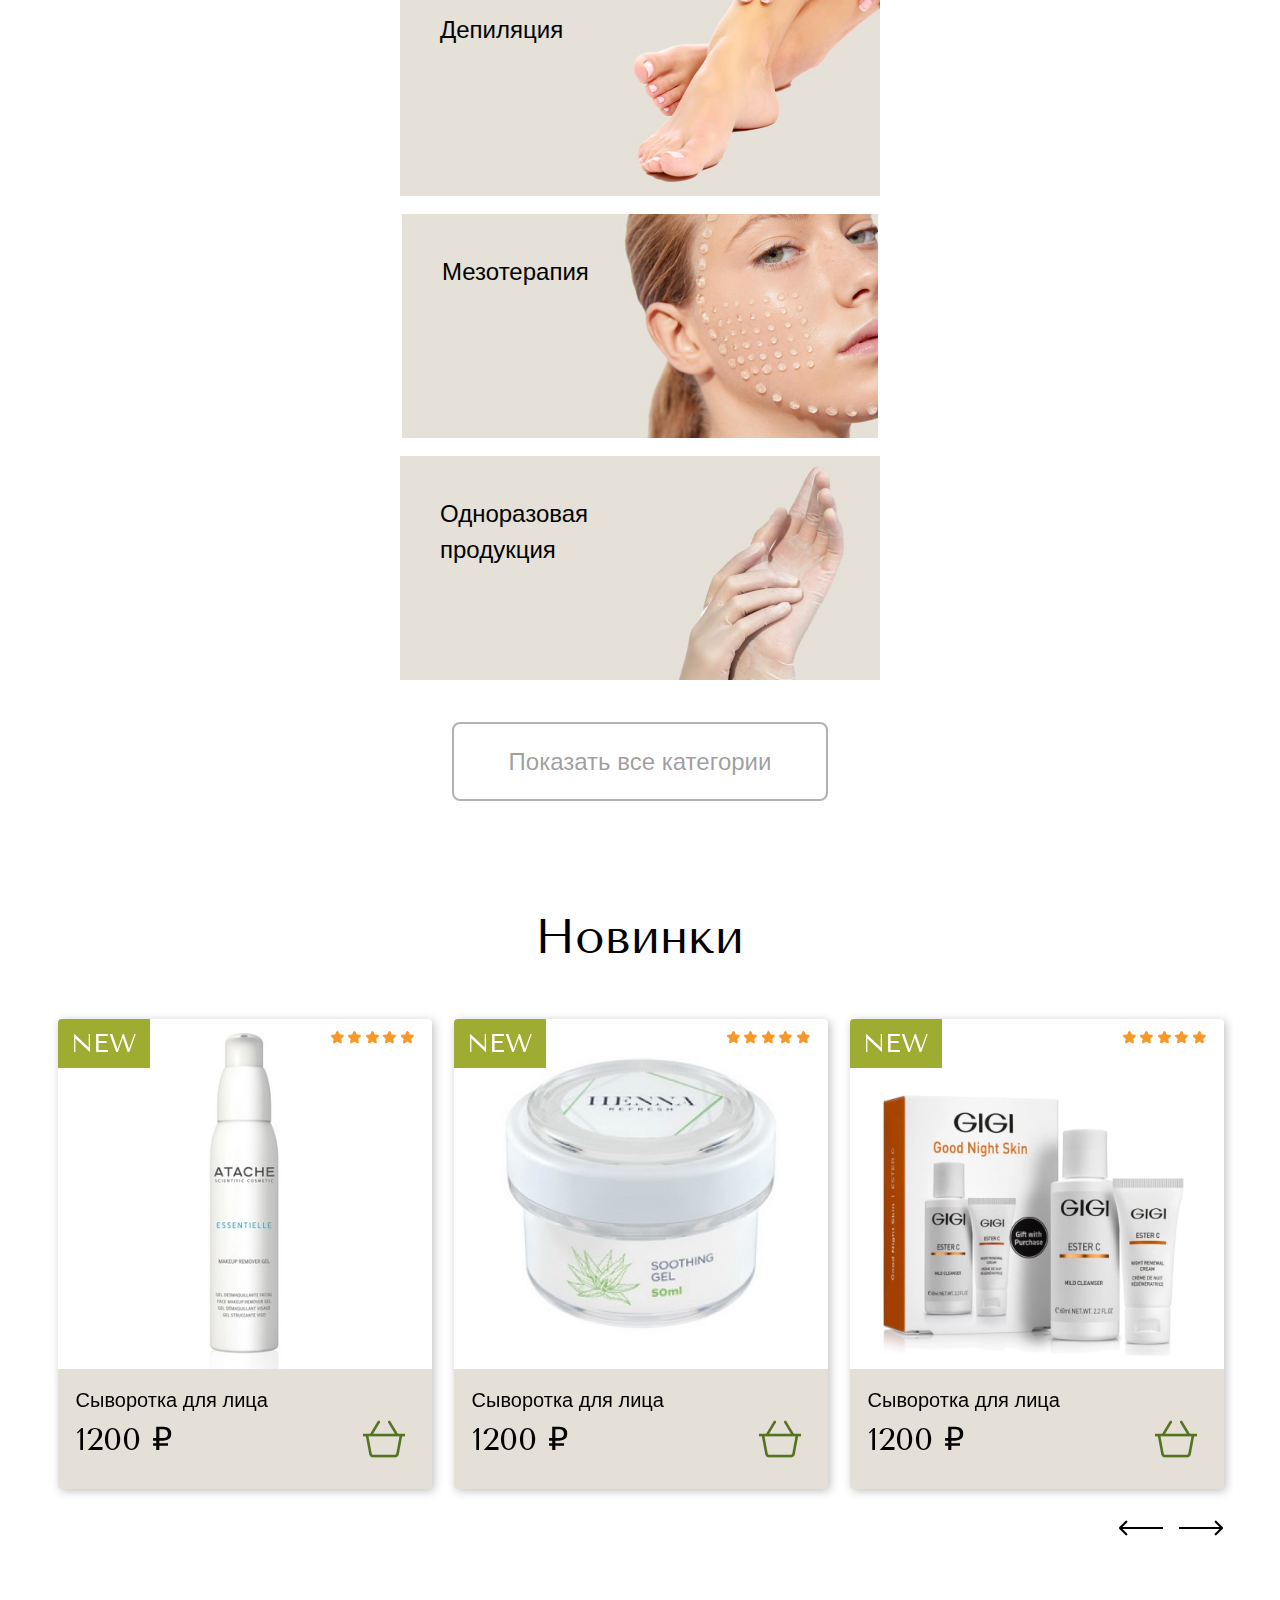
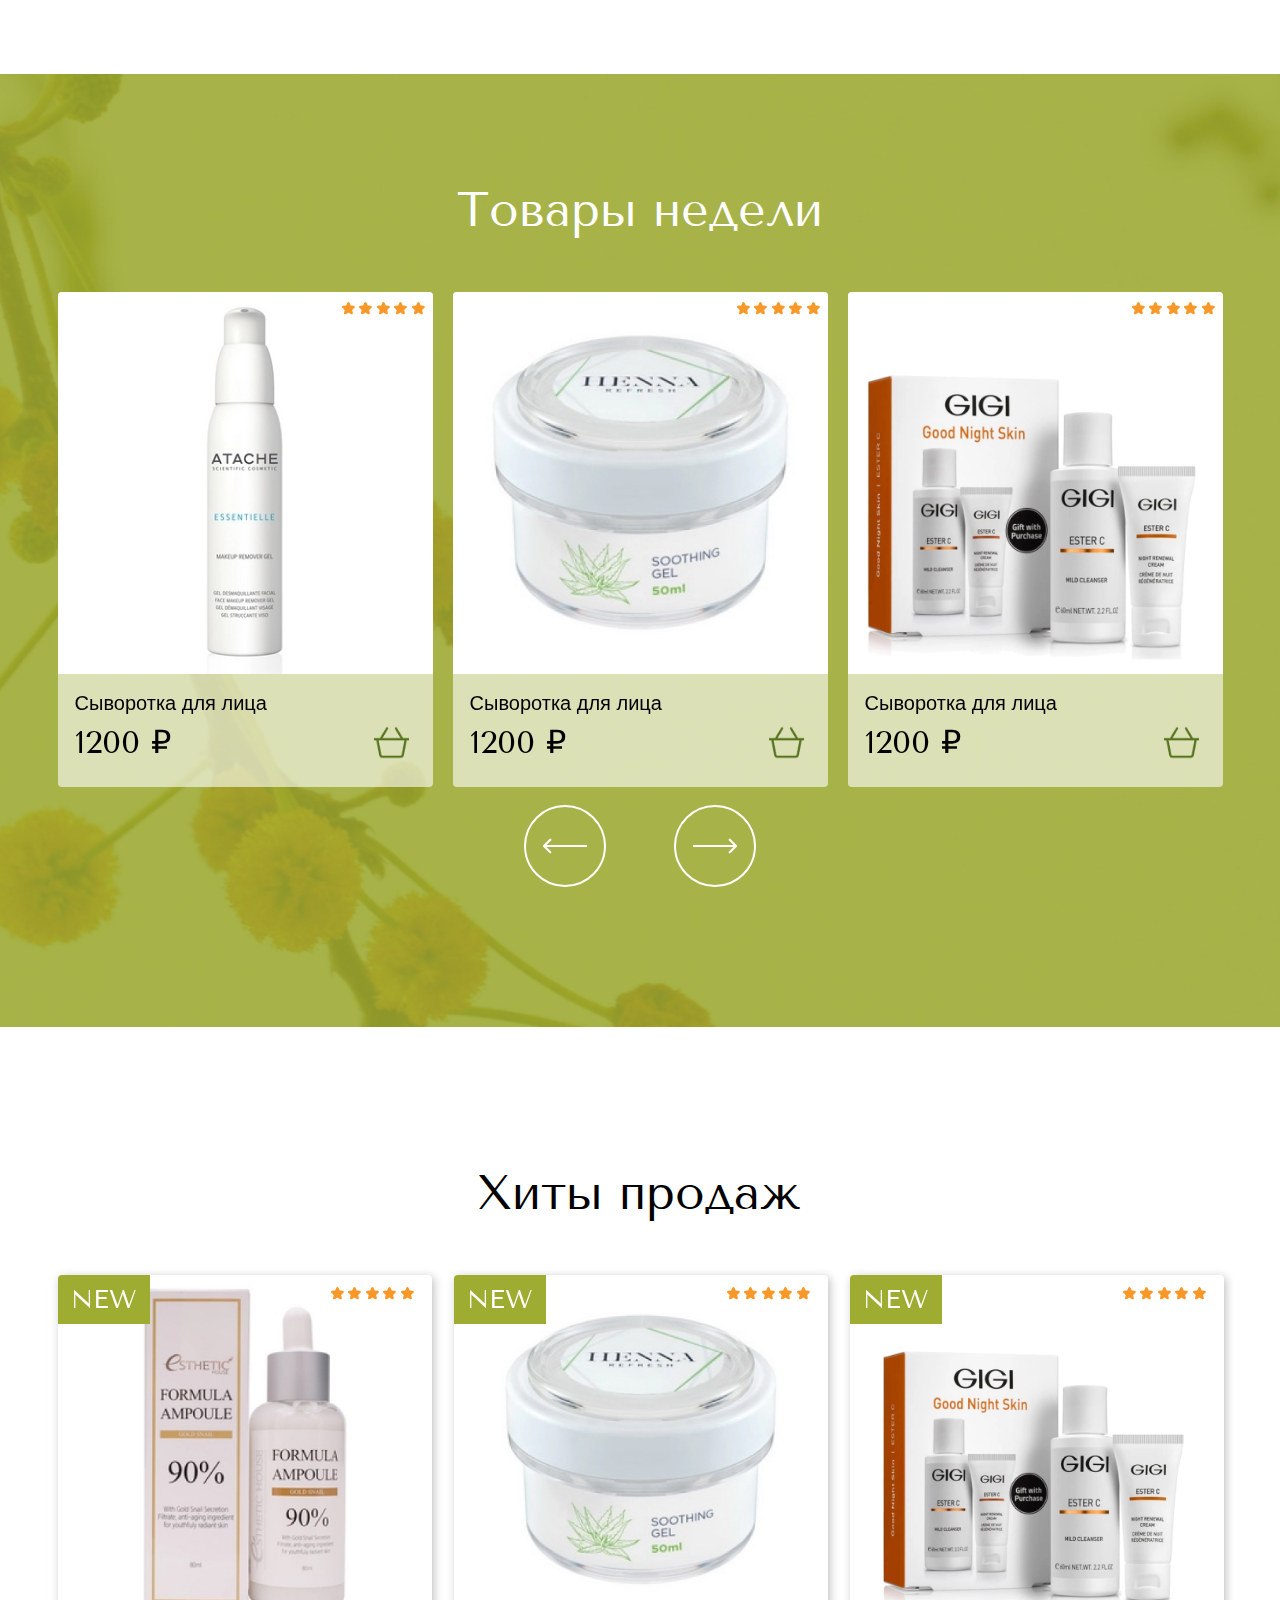
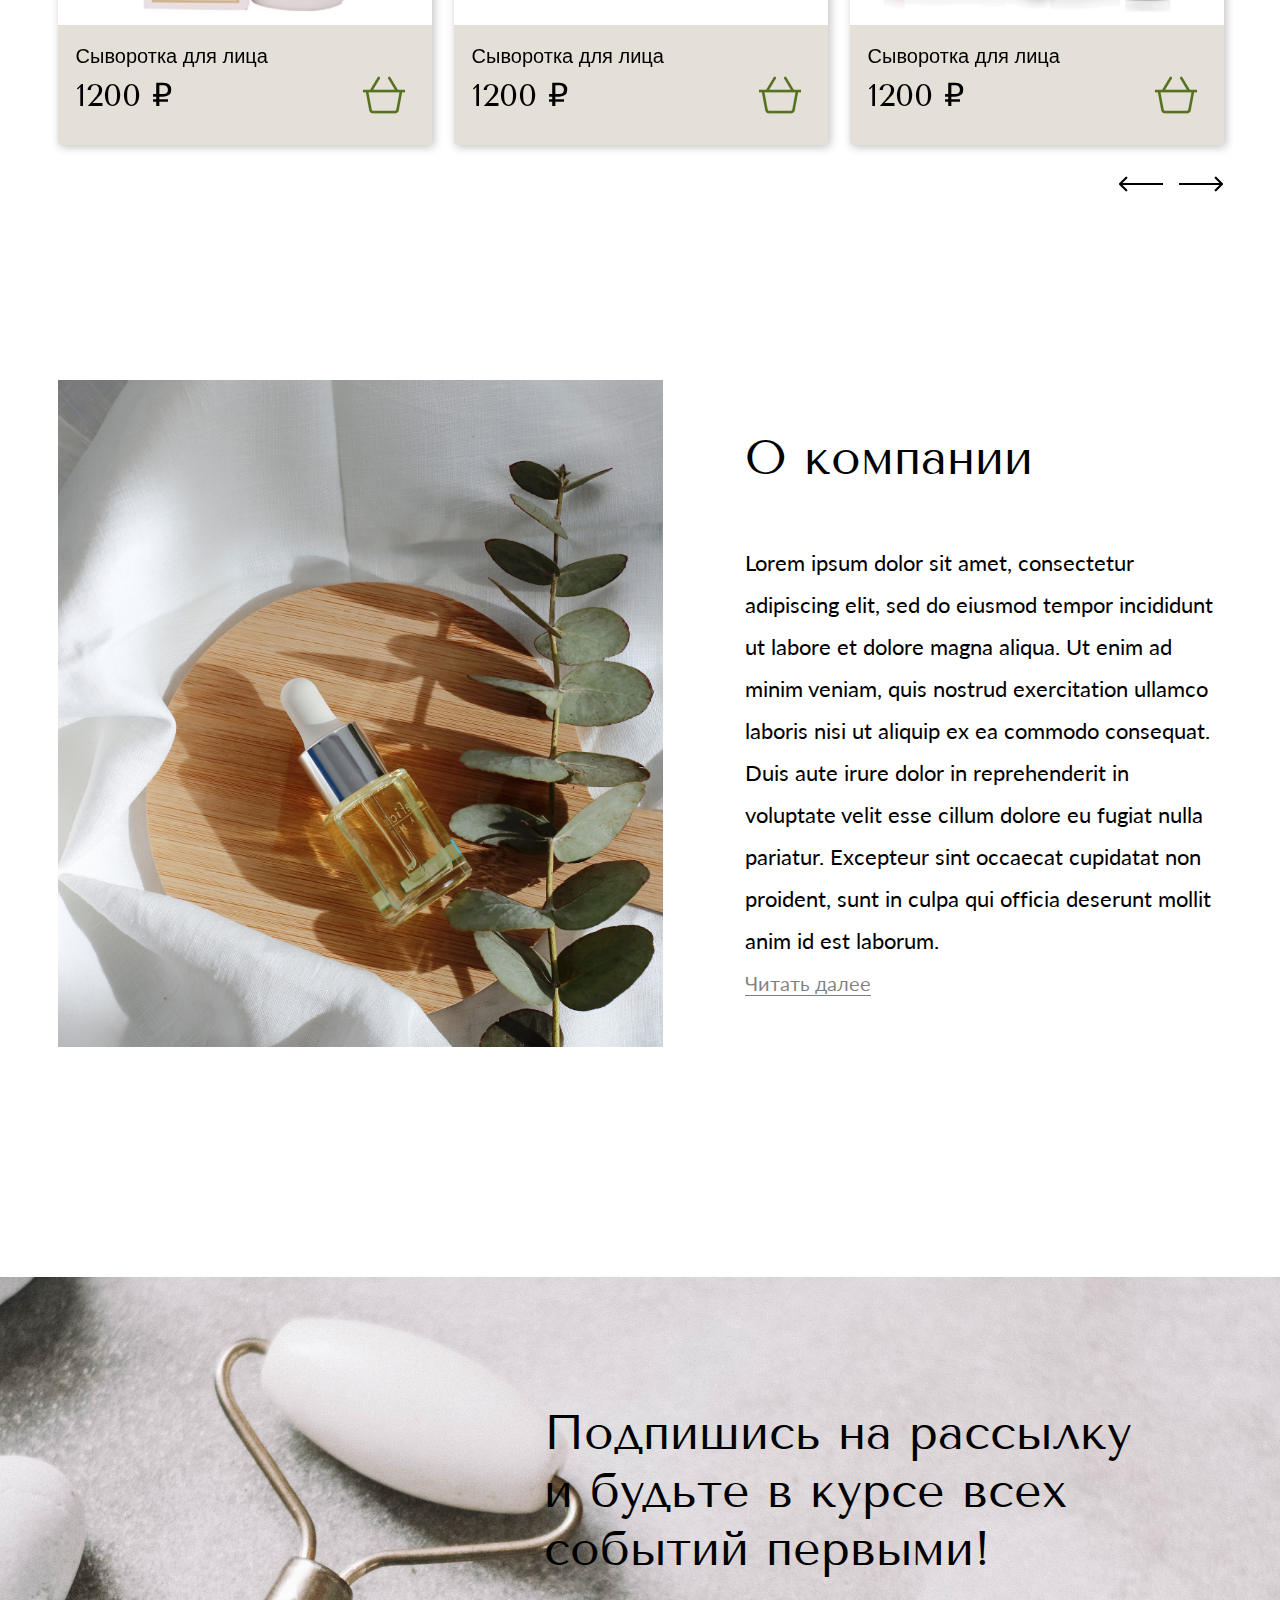
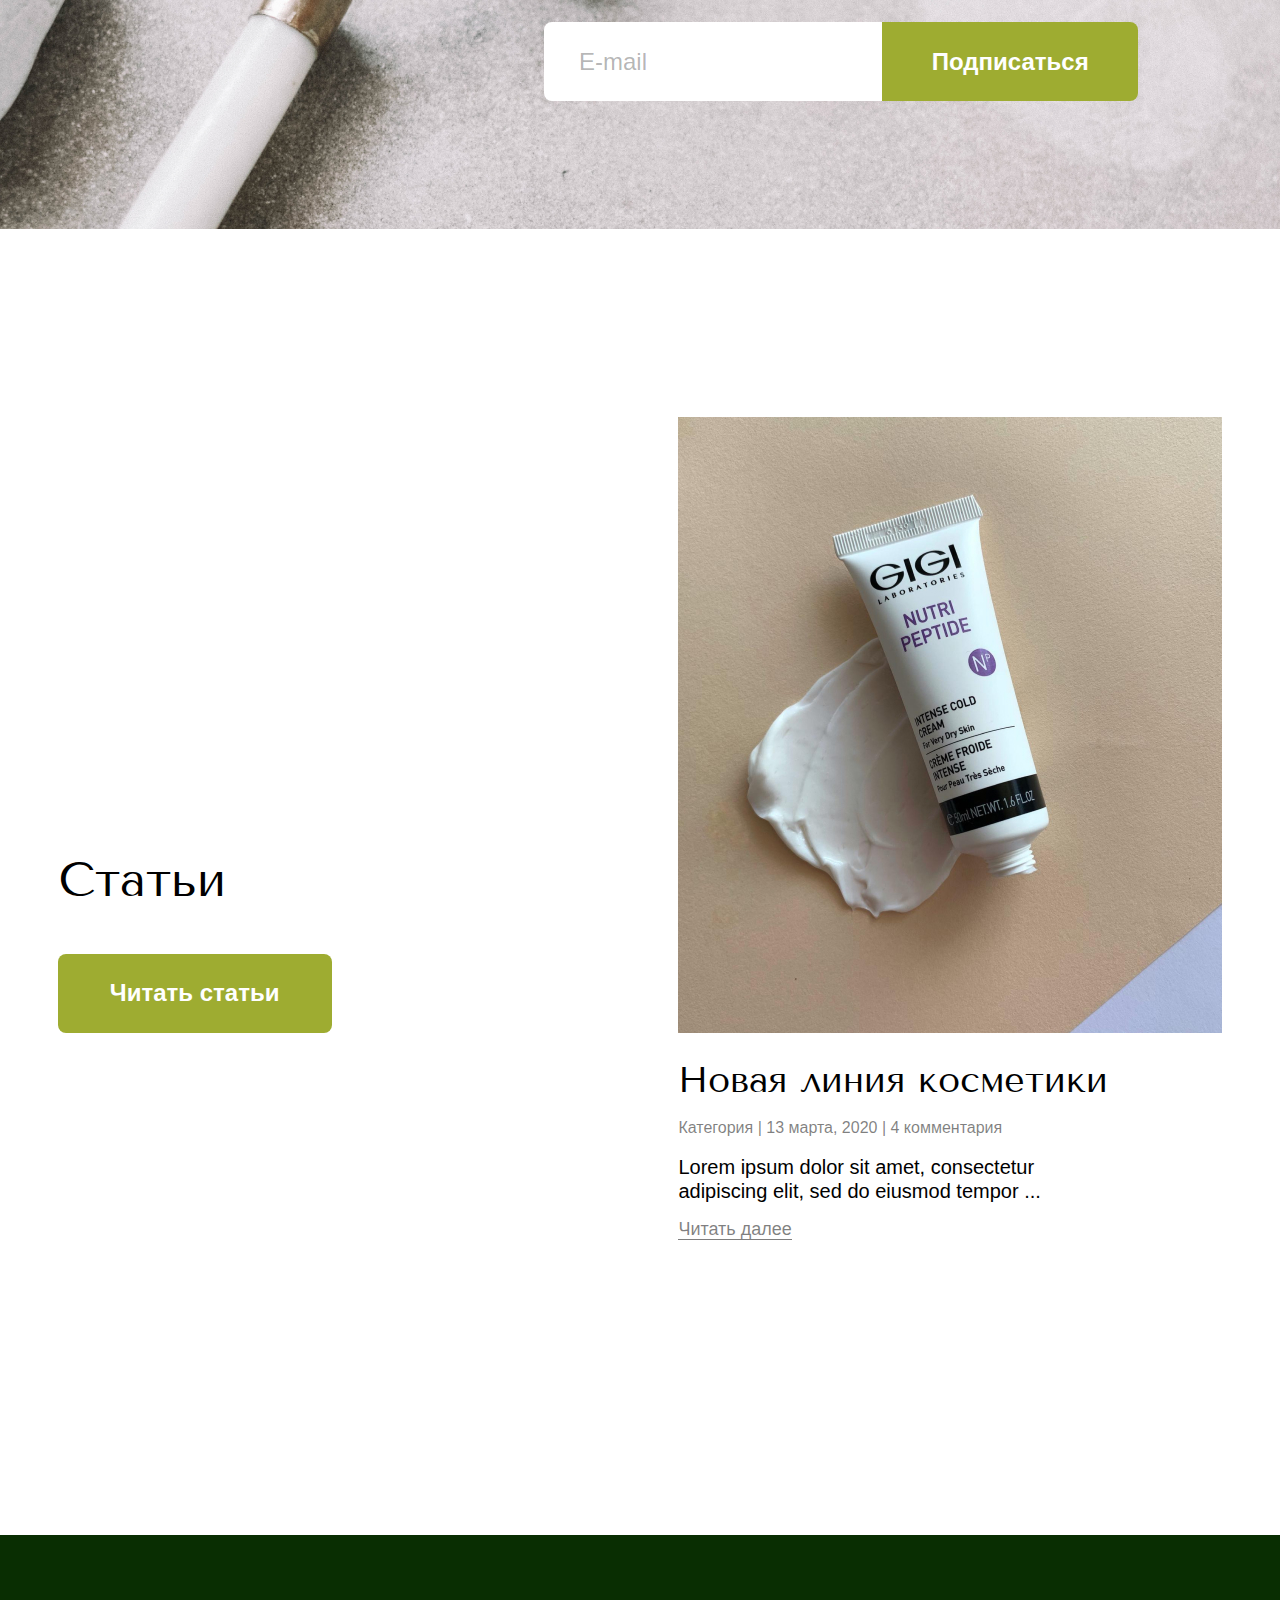
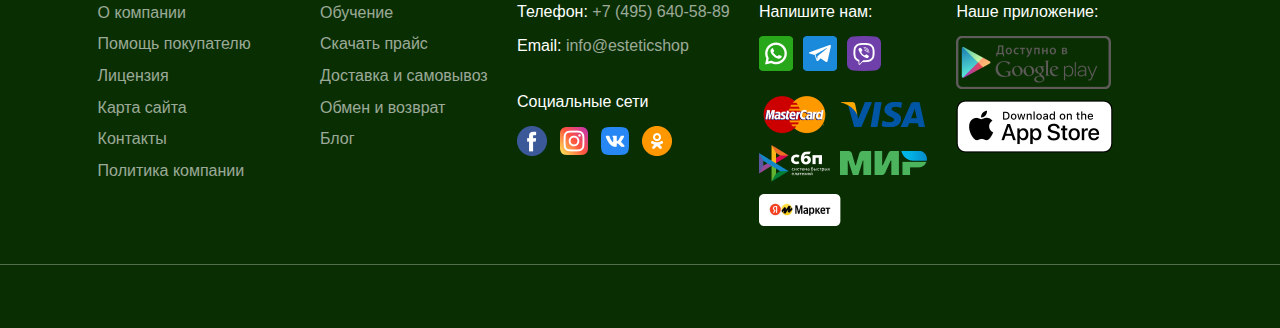
==== commit 1fe97e00: "3.4" ====
--- a/index.html
+++ b/index.html
@@ -312,26 +312,35 @@
 		</div>
 	</section>
 	<section class="popular">
-		<h2 class="title">Популярные категории</h2>
+		<h2 class="title popular__title">Популярные категории</h2>
 		<div class="popular__services">
 			<div class="popular__row">
-				<a href="#" class="popular__item popular__item-1">
-					Контурная пластика
-				</a href="#">
-				<a href="#" class="popular__item popular__item-2">
-					Мезотерапия
-				</a href="#">
+				<div class="popular__item">
+					<img src="images/popular-categories/contour-plastic.jpg" alt="category">
+					<span>Контурная пластика</span>
+				</div>
+				<div class="popular__item">
+					<img src="images/popular-categories/paraffin-therapy.jpg" alt="category">
+					<span>Парафинотерапия</span>
+				</div>
+				<div class="popular__item">
+					<img src="images/popular-categories/hair-cosmetics.jpg" alt="category">
+					<span>Косметика для волос</span>
+				</div>
 			</div>
 			<div class="popular__row">
-				<a href="#" class="popular__item popular__item-3">
-					Косметика для волос
-				</a href="#">
-				<a href="#" class="popular__item popular__item-4">
-					Парафинотерапия
-				</a href="#">
-				<a href="#" class="popular__item popular__item-5">
-					Одноразовая продукция 
-				</a href="#">
+				<div class="popular__item">
+					<img src="images/popular-categories/depilation.jpg" alt="category">
+					<span>Депиляция</span>
+				</div>
+				<div class="popular__item">
+					<img src="images/popular-categories/mesotherapy.jpg" alt="category">
+					<span>Мезотерапия</span>
+				</div>
+				<div class="popular__item">
+					<img src="images/popular-categories/disposable-products.jpg" alt="category">
+					<span>Одноразовая продукция </span>
+				</div>
 			</div>
 		</div>
 		<div class="popular__button">
@@ -346,7 +355,7 @@
 					<div class="new__top">
 						<img src="images/product/prod1015.webp" alt="product">
 						<div class="product__marks">
-							<div class="product__info">new</div>
+							<div class="product__info product__info_new-mob">new</div>
 							<div class="new__top_stars top__stars">
 								<span>
 									<img src="images/product/star-icon.svg" alt="star">
@@ -372,7 +381,7 @@
 					<div class="new__top">
 						<img src="images/product/product-image-2.jpg" alt="product">
 						<div class="product__marks">
-							<div class="product__info">new</div>
+							<div class="product__info product__info_new-mob">new</div>
 							<div class="new__top_stars top__stars">
 								<span>
 									<img src="images/product/star-icon.svg" alt="star">
@@ -398,7 +407,7 @@
 					<div class="new__top">
 						<img src="images/product/product-image-3.jpg" alt="product">
 						<div class="product__marks">
-							<div class="product__info">new</div>
+							<div class="product__info product__info_new-mob">new</div>
 							<div class="new__top_stars top__stars">
 								<span>
 									<img src="images/product/star-icon.svg" alt="star">
@@ -424,7 +433,7 @@
 					<div class="new__top">
 						<img src="images/product/product-image-1.jpg" alt="product">
 						<div class="product__marks">
-							<div class="product__info">new</div>
+							<div class="product__info product__info_new-mob">new</div>
 							<div class="new__top_stars top__stars">
 								<span>
 									<img src="images/product/star-icon.svg" alt="star">
@@ -450,7 +459,7 @@
 					<div class="new__top">
 						<img src="images/product/product-image-2.jpg" alt="product">
 						<div class="product__marks">
-							<div class="product__info">new</div>
+							<div class="product__info product__info_new-mob">new</div>
 							<div class="new__top_stars top__stars">
 								<span>
 									<img src="images/product/star-icon.svg" alt="star">
@@ -607,7 +616,7 @@
 					<div class="new__top">
 						<img src="images/product/product-image-1.jpg" alt="product">
 						<div class="product__marks">
-							<div class="product__info">new</div>
+							<div class="product__info product__info_new-mob">new</div>
 							<div class="new__top_stars top__stars">
 								<span>
 									<img src="images/product/star-icon.svg" alt="star">
@@ -633,7 +642,7 @@
 					<div class="new__top">
 						<img src="images/product/product-image-2.jpg" alt="product">
 						<div class="product__marks">
-							<div class="product__info">new</div>
+							<div class="product__info product__info_new-mob">new</div>
 							<div class="new__top_stars top__stars">
 								<span>
 									<img src="images/product/star-icon.svg" alt="star">
@@ -659,7 +668,7 @@
 					<div class="new__top">
 						<img src="images/product/product-image-3.jpg" alt="product">
 						<div class="product__marks">
-							<div class="product__info">new</div>
+							<div class="product__info product__info_new-mob">new</div>
 							<div class="new__top_stars top__stars">
 								<span>
 									<img src="images/product/star-icon.svg" alt="star">
@@ -685,7 +694,7 @@
 					<div class="new__top">
 						<img src="images/product/product-image-1.jpg" alt="product">
 						<div class="product__marks">
-							<div class="product__info">new</div>
+							<div class="product__info product__info_new-mob">new</div>
 							<div class="new__top_stars top__stars">
 								<span>
 									<img src="images/product/star-icon.svg" alt="star">
@@ -711,7 +720,7 @@
 					<div class="new__top">
 						<img src="images/product/product-image-2.jpg" alt="product">
 						<div class="product__marks">
-							<div class="product__info">new</div>
+							<div class="product__info product__info_new-mob">new</div>
 							<div class="new__top_stars top__stars">
 								<span>
 									<img src="images/product/star-icon.svg" alt="star">
@@ -739,6 +748,7 @@
 	<section class="about">
 		<div class="container">
 			<div class="about__inner">
+				<h2 class="title about__title-mob">О компании</h2>
 				<div class="about__left">
 					<img src="images/about/left-image.jpg" alt="about-image">
 				</div>
@@ -808,6 +818,7 @@
 						</div>	
 					</article>
 				</div>
+				<h2 class="title articles__title-mob">Статьи</h2>
 			</div>	
 		</div>
 	</section>
--- a/css/main.css
+++ b/css/main.css
@@ -1,4 +1,4 @@
- СБРОС CSS НАЧАЛО */
+/* СБРОС CSS НАЧАЛО */
 *,
 *::before,
 *::after {
@@ -402,6 +402,10 @@
   transition-duration: 0.2s;
 }
 
+.catalog-tabs a {
+  color: #000;
+}
+
 .catalog-tabs.active {
   z-index: 3;
   opacity: 1;
@@ -585,44 +589,33 @@
   padding-bottom: 42px;
   max-width: 1444px;
   margin: 0 auto;
+  display: flex;
+  flex-direction: column;
+  gap: 4px;
 }
 
 .popular__row {
   display: flex;
+  justify-content: center;
+  gap: 4px;
 }
 
 .popular__item {
-  height: 224px;
-  padding: 40px 0 0 40px;
-  color: #000;
+  max-width: 480px;
+  position: relative;
+}
+
+.popular__item img {
+  object-fit: cover;
+}
+
+.popular__item span {
   font-size: 24px;
-}
-
-.popular__item-1 {
-  background: url(../images/popular-categories/contour-plastic.jpg) no-repeat center top / cover;
-  width: 50%;
-  margin: 0 4px 4px 0;
-}
-
-.popular__item-2 {
-  background: url(../images/popular-categories/mesotherapy.jpg) no-repeat center top / cover;
-  width: 50%;
-}
-
-.popular__item-3 {
-  background: url(../images/popular-categories/hair-cosmetics.jpg) no-repeat center top / cover;
-  width: 33.33%;
-}
-
-.popular__item-4 {
-  background: url(../images/popular-categories/paraffin-therapy.jpg) no-repeat center top / cover;
-  width: 33.33%;
-  margin: 0 4px;
-}
-
-.popular__item-5 {
-  background: url(../images/popular-categories/disposable-products.jpg) no-repeat center top / cover;
-  width: 33.33%;
+  line-height: 36px;
+  position: absolute;
+  top: 40px;
+  left: 40px;
+  max-width: 50%;
 }
 
 .popular__button {
@@ -649,7 +642,7 @@
 .new__slide {
   /*width: 403px!important;
   height: 564px;*/
-  max-width: 403px;
+  /*max-width: 403px;*/
   box-shadow: 2px 2px 10px 0px rgba(0, 0, 0, 0.25);
   margin: 0 11px;
   border-radius: 4px;
@@ -786,7 +779,7 @@
 }
 
 .week__slide {
-  max-width: 347px;
+  /*max-width: 347px;*/
   /*height: 483px;*/
   margin: 0 10px;
   background-color: rgba(255, 255, 255, 0.6);
@@ -803,6 +796,7 @@
 .week__slider_container {
   max-width: 1680px;
   position: relative;
+  margin: 0 auto;
 }
 
 .week__slider.slick-slider {
@@ -889,9 +883,13 @@
   justify-content: space-between;
 }
 
-.about__title {
+section .about__title {
   text-align: left;
   margin-bottom: 0;
+}
+
+.about__title-mob {
+  display: none;
 }
 
 .about__left {
@@ -979,6 +977,10 @@
 section .articles__title {
   text-align: left;
   margin-bottom: 38px;
+}
+
+.articles__title-mob {
+  display: none;
 }
 
 .articles__left {
@@ -1230,7 +1232,7 @@
 }
 
 .product.active .product__bottom {
-  height: 220px;
+  height: 220px; /*b!*/
   width: 100%;
   background-color: #fff;
   border-radius: 0 4px 4px 0;
@@ -1395,6 +1397,7 @@
 
 .accordion-item--active .accordion-item__content {
   max-height: 300px;
+  overflow-y: scroll;
   margin: 10px 0;
 }
 
@@ -1674,6 +1677,17 @@
   margin-bottom: 32px;
 }
 
+.account-login__inputs span {
+  font-size: 16px;
+  margin: 10px 0 20px 0;
+  width: 100%;
+  text-align: right;
+}
+
+.account-login__inputs span a {
+  color: rgba(0, 0, 0, 0.5);
+}
+
 .account-login__inputs input {
   border: none;
   border-radius: 4px;
@@ -1695,7 +1709,7 @@
 }
 
 .account-login__inputs div:nth-child(2) {
-  margin: 18px 0 32px 0;
+  margin-top: 18px;
   position: relative;
 }
 
@@ -1847,6 +1861,10 @@
   margin-bottom: 64px;
 }
 
+.account__title-mob {
+  display: none;
+}
+
 .account__left {
   background-color: #F5F3EF;
   width: 44.6%;
@@ -2120,9 +2138,17 @@
   align-items: center;
 }
 
-.shopping-cart__info_container-2 {
-  display: flex;
-  align-items: center;
+.shopping-cart__info_container-2, .shopping-cart__info__right {
+  display: flex;
+  align-items: center;
+}
+
+.shopping-cart-mob__close {
+  display: none;
+  position: absolute;
+  top: 0;
+  right: 0;
+  cursor: pointer;
 }
 
 .shopping-cart__price {
@@ -2132,7 +2158,7 @@
 
 .shopping-cart__name {
   font-family: 'Tenor Sans', serif;
-  max-width: 290px;
+  max-width: 358px;
 }
 
 .shopping-cart__price_new, .shopping-cart__amount {
@@ -2985,6 +3011,34 @@
     left: auto;
     right: 80px;
   }
+
+  .week__slider_container {
+    max-width: 1440px;
+    padding-bottom: 100px;
+  }
+
+  .week__slider .slick-arrow  {
+    top: auto;
+    bottom: 0;
+   /* background: url(../images/mobile/slider-icon-mob.svg) no-repeat center transparent;*/
+  }
+
+  .week__slider .slick-prev {
+    left: 40%;
+  }
+
+  .week__slider .slick-next {
+    right: 40%;
+  }
+
+  .mailing__container {
+    width: 44%;
+  }
+
+  .articles__left {
+    margin-left: 0;
+    margin-right: 40px;
+  }
 }
 
 @media (max-width: 1700px) {
@@ -3033,6 +3087,30 @@
 
   .footer__inner .footer__column:nth-child(4) {
     margin: 0;
+  }
+
+  .account__left {
+    padding-right: 25px;
+  }
+
+  .account__right {
+    padding-left: 25px;
+  }
+
+  .account__content {
+    padding-left: 20px;
+  }
+
+  .mailing__container {
+    width: 50%;
+  }
+
+  .about__right div {
+    margin: 0 0 15px 0;
+  }
+
+  section .about__title {
+    margin-bottom: 48px;
   }
 }
 
@@ -3072,7 +3150,27 @@
   }
 
   .account__right {
-    padding-right: 60px;
+    padding-right: 55px;
+  }
+
+  .account__left {
+    padding-left: 65px;
+  }
+
+  .account__button_trigger {
+    height: 65px;
+  }
+
+  .account__button_trigger {
+    margin-bottom: 15px;
+  }
+
+  .new__top {
+    height: 350px;
+  }
+
+  .popular__item {
+    max-width: 436px;
   }
 }
 
@@ -3145,6 +3243,60 @@
   .product-card__tabs_content {
     font-size: 16px;
   }
+
+  .account__item:nth-child(6) {
+    flex-direction: column;
+    gap: 7px;
+  }
+
+  .account__data {
+    padding: 36px 37px 44px 37px;
+  }
+
+  section .account__title {
+    margin-bottom: 40px;
+  }
+
+  .account__left {
+    padding-top: 176px;
+  }
+
+  .account__left {
+    padding-left: 60px;
+  }
+
+  .account__data {
+    font-size: 18px;
+  }
+
+  .account__item a {
+    font-size: 14px;
+  }
+
+  .account__button_trigger {
+    font-size: 22px;
+  }
+
+  .account__button_sale {
+    font-size: 18px;
+  }
+
+  .account__button_date {
+    font-size: 14px;
+  }
+
+  .account__button_content .account__button_number a, .account__button_order, .account__button_number {
+    font-size: 16px;
+  }
+
+  .account__button--active .account__button_content {
+    padding: 0 19px 44px 28px;
+  }
+
+  .about__right div {
+    margin: 0;
+    font-size: 24px;
+  }
 }
 
 @media (max-width: 1360px) {
@@ -3192,7 +3344,7 @@
   }
 
   .product, .product__top, .product__bottom {
-    width: 280px;
+    width: 280px; /*b!*/
   }
 
   .product__title {
@@ -3224,6 +3376,45 @@
   .product.active .product__title_column {
     font-size: 16px;
   }
+
+  .week__slider_container, .week__slider {
+    max-width: none;
+  }
+
+  .mailing__container {
+    width: 55%;
+  }
+
+  .articles__right article:last-child {
+    display: none;
+  }
+
+  .popular__services {
+    gap: 18px;
+  }
+
+  .popular__row {
+    flex-direction: column;
+    align-items: center;
+    gap: 18px;
+  }
+
+  .popular__item {
+    max-width: 480px;
+  }
+
+  .about__right div {
+    font-size: 22px;
+    line-height: 42px;
+  }
+
+  .about__right a {
+    font-size: 20px;
+  }
+
+  section.popular {
+    padding: 68px 0 100px 0;
+  }
 }
 
 @media (max-width: 1250px) {
@@ -3255,6 +3446,35 @@
 
   .header__search input {
     width: 185px;
+  }
+
+  .shopping-cart__info {
+    justify-content: flex-start;
+  }
+
+  .shopping-cart__info_container-2 {
+    width: 100%;
+    justify-content: space-between;
+  }
+
+  .shopping-cart__name {
+    width: 306px;
+  }
+
+  .week__slide {
+    max-width: none;
+  }
+
+  .mailing__container {
+    width: 60%;
+  }
+
+  .mailing__inner {
+    margin-right: 0;
+  }
+
+  section .about__title {
+    margin-bottom: 15px;
   }
 }
 
@@ -3401,6 +3621,209 @@
   .popular-category__slider .slick-arrow {
     bottom: 20px;
   }
+
+  section.shopping-cart {
+    margin: 48px 0 58px 0;
+  }
+
+  section .shopping-cart__title {
+    margin-bottom: 38px;
+  }
+
+  .shopping-cart__info_container-2 {
+    flex-direction: column;
+    width: auto;
+    align-items: flex-start;
+  }
+
+  .shopping-cart__amount {
+    display: none;
+  }
+
+  .shopping-cart__info__right {
+    flex-direction: column-reverse;
+    align-items: flex-start;
+  }
+
+  .shopping-cart__info {
+    justify-content: center;
+    padding: 22px 0 17px 0;
+    position: relative;
+  }
+
+  .shopping-cart__quantity {
+    margin-left: 0;
+    margin: 16px 0 12px 0;
+  }
+
+  .shopping-cart__inner {
+    font-size: 22px;
+  }
+
+  .shopping-cart__price_new {
+    font-size: 30px;
+  }
+
+  .shopping-cart__price_old {
+    font-size: 22px;
+  }
+
+  .shopping-cart__titles {
+    display: none;
+  }
+
+  .shopping-cart-mob__close {
+    display: block;
+  }
+
+  .shopping-cart__inner hr {
+    font-size: 16px;
+  }
+
+  .week__slider .slick-prev {
+    left: 35%;
+  }
+
+  .week__slider .slick-next {
+    right: 35%;
+  }
+
+  .account__item {
+    margin-bottom: 29px;
+  }
+
+  .account__title {
+    display: none;
+  }
+
+  section .account__title-mob {
+    display: block;
+    margin: 48px 0;
+  }
+
+  .account__inner {
+    flex-direction: column;
+    justify-content: center;
+    height: auto;
+  }
+
+  /*.container__account {
+    width: auto;
+    max-width: 91%;
+    margin: 0 auto;
+  }*/
+
+  .account__left, .account__right {
+    width: 100%;
+  }
+
+  .account__left {
+    padding: 35px 0 47px 0;
+  }
+
+  .account__data {
+    width: 91%;
+    margin: 0 auto;
+  }
+
+  .account__right {
+    padding: 0;
+    margin: 34px 0 84px 0;
+  }
+
+  .account__content {
+    flex-direction: column;
+    padding-left: 0;
+    max-width: 91%;
+    margin: 0 auto;
+    align-items: center;
+  }
+
+  .account__buttons {
+    margin-right: 0;
+  }
+
+  .account__button_trigger {
+    margin-bottom: 14px;
+    font-size: 18px;
+    height: 54px;
+  }
+
+  .account__card {
+    margin-top: 14px;
+  }
+
+  section.first-slider, section.mailing {
+    display: none;
+  }
+
+  .about__inner {
+    flex-direction: column;
+    align-items: center;
+  }
+
+  section .about__title {
+    display: none;
+  }
+
+  section .about__title-mob {
+    display: block;
+  }
+
+  .about__left, .about__right {
+    width: auto;
+  }
+
+  .about__left {
+    margin-bottom: 24px;
+  }
+
+  .about__right a {
+    margin-top: 12px;
+  }
+
+  .about__right div {
+    margin-bottom: 12px;
+    max-width: 852px;
+  }
+
+  .articles__inner {
+    flex-direction: column-reverse;
+    align-items: center;
+  }
+
+  section .articles__title {
+    display: none;
+  }
+
+  .articles__title-mob {
+    display: block;
+  }
+
+  .articles__left {
+    margin: 20px 0 0 0;
+  }
+
+  .article__content {
+    max-width: 544px;
+    max-height: none;
+  }
+
+  section.articles {
+    margin: 0 0 122px 0;
+  }
+
+  section.about {
+    margin: 120px 0 100px 0;
+  }
+
+  .week-products {
+    margin: 90px 0 84px 0;
+  }
+
+  .popular__services .popular__row:last-child {
+    display: none;
+  }
 }
 
 @media (max-width: 875px) {
@@ -3495,7 +3918,7 @@
 
   .product.active .product__bottom {
     padding: 14px 15px 19px 14px;
-    height: 168px;
+    height: 168px; /*b!*/
   }
 
   .product.active .product__stars {
@@ -3513,9 +3936,123 @@
   .catalog {
     margin: 35px 0 20px 0;
   }
+
+  section .shopping-application__title {
+    margin-bottom: 28px;
+  }
+
+  .shopping-application__container_row {
+    flex-direction: column;
+    width: 100%;
+  }
+
+  .shopping-application__inputs, .shopping-application__inputs textarea, .shopping-application-input {
+    width: 100%;
+  }
+
+  .shopping-application-input {
+    margin: 10px 0;
+  }
+
+  h2.title {
+    font-size: 40px;
+  }
+
+  .shopping-application__mark {
+    font-size: 14px;
+  }
+
+  .shopping-application__text {
+    margin: 28px 0 38px 0;
+    font-size: 16px;
+  }
+
+  .shopping-cart__promo {
+    font-size: 16px;
+  }
+
+  .shopping-cart__buy_note {
+    font-size: 14px;
+  }
+
+  .cart-button {
+    font-size: 18px;
+    width: 246px;
+    height: 56px;
+  }
+
+  section.shopping-application {
+    margin-bottom: 96px;
+  }
+
+  .shopping-cart__buy {
+    margin-top: 24px;
+    flex-direction: column;
+  }
+
+  .shopping-cart__buy_container {
+    display: flex;
+    flex-direction: column;
+    align-items: flex-end;
+    margin-top: 25px;
+  }
+
+  .shopping-cart__promo {
+    width: 329px;
+  }
+
+  .shopping-cart__buy_margin {
+    margin: 6px 0 3px 0;
+  }
+
+  .cart-empty__container {
+    flex-direction: column;
+    justify-content: center;
+  }
+
+  .cart-empty__text {
+    width: auto;
+    text-align: center;
+    display: flex;
+    flex-direction: column;
+    margin-bottom: 28px;
+  }
+
+  .cart-empty__text span {
+    margin-bottom: 20px;
+  }
+
+  section.cart-empty {
+    margin: 48px 0 74px 0;
+  }
+
+  .cart-empty__text div {
+    margin-bottom: 34px;
+  }
+
+  .week-products {
+    padding: 50px 0;
+  }
+
+  .week__top {
+    height: 318px;
+  }
+
+  .week__bottom {
+    padding: 10px 19px 18px 14px;
+  }
+
+  .top__stars span img {
+    margin-right: 3.7px;
+    width: 9px;
+  }
 }
 
 @media (max-width: 650px) {
+  h2.title {
+    font-size: 26px;
+  }
+
   .product {
     width: 159px;
   }
@@ -3553,7 +4090,7 @@
   }
 
   .product__top, .product__bottom {
-    width: 100%;
+    width: 100%; /*b!*/
   }
 
   .product__top {
@@ -3641,6 +4178,267 @@
   .product-card__image_action {
     right: -20px;
   }
+
+  .shopping-cart__info_container-1 {
+    width: 100%;
+  }
+
+  .shopping-cart__name {
+    font-size: 18px;
+    width: auto;
+  }
+
+  .shopping-cart__price_new {
+    font-size: 24px;
+  }
+
+  .shopping-cart__price_old {
+    font-size: 18px;
+    margin-left: 9px;
+  }
+
+  .cart-empty__text, .cart-empty__image {
+    width: 91%;
+    display: flex;
+    justify-content: center;
+  }
+
+  .cart-empty__text div {
+    font-size: 18px;
+  }
+
+  .cart-empty__text span {
+    font-size: 16px;
+    line-height: 24px;
+  }
+
+  .week__slider .slick-prev {
+    left: 30%;
+  }
+
+  .week__slider .slick-next {
+    right: 30%;
+  }
+
+  .week__bottom .new__bottom_title {
+    font-size: 20px;
+  }
+
+  .week__bottom .new__bottom_row span {
+    font-size: 32px;
+  }
+
+  .account-input-text {
+    font-size: 14px;
+    width: 262px;
+  }
+
+  section .account-login__inputs_enter {
+    font-size: 18px;
+    border-radius: 8px;
+    width: 192px;
+    height: 56px;
+  }
+
+  .account-login__inputs span {
+    font-size: 12px;
+  }
+
+  .account-login__register {
+    font-size: 12px;
+  }
+
+  .quick-registration__title {
+    font-size: 16px;
+  }
+
+  .account-login {
+    margin: 48px 0 91px 0;
+  }
+
+  section .account-title {
+    margin-bottom: 34px;
+  }
+
+  .account-login__inputs div:nth-child(2) {
+    margin-top: 16px;
+  }
+
+  .account-login__inputs span {
+    margin: 10px 0 15px 0;
+  }
+
+  .quick-registration {
+    margin-top: 40px;
+  }
+
+  .account-login__inputs {
+    margin-bottom: 22px;
+  }
+
+  .quick-registration__icons a {
+    width: 32px;
+    margin-right: 10px;
+  }
+
+  .account-registration {
+    margin: 48px 0 92px 0;
+  }
+
+  section .registration__title-mob {
+    margin-bottom: 18px;
+  }
+
+  .account-registration__info-1 {
+    font-size: 12px;
+    line-height: 18px;
+    max-width: 319px;
+  }
+
+  .account-registration__info-2 {
+    font-size: 12px;
+    line-height: 18px;
+    max-width: 336px;
+  }
+
+  .account-registration__inputs {
+    margin: 34px 0 24px 0;
+  }
+
+  .account-registration__title_small {
+    font-size: 16px;
+  }
+
+  .account-registration__inputs div:first-child {
+    margin-bottom: 18px;
+  }
+
+  .account-registration__inputs div {
+    margin-bottom: 16px;
+  }
+
+  .account-registration__inputs div:nth-child(6) {
+    margin-top: 8px;
+  }
+
+  .account-registration__inputs div:last-child {
+    margin-top: 4px;
+  }
+
+  section .account-registration__inputs div:last-child input {
+    border-radius: 8px;
+  }
+
+  .account-registration__inputs_enter {
+    width: 262px;
+    height: 56px;
+    font-size: 18px;
+  }
+
+  .popular__item {
+    max-width: 330px;
+  }
+
+  .popular__item span {
+    font-size: 18px;
+    line-height: 27px;
+    top: 26px;
+    left: 26px;
+  }
+
+  .popular__button a {
+    font-size: 16px;
+    width: 238px;
+    height: 51px;
+  }
+
+  section .popular__title {
+    margin-bottom: 32px;
+  }
+
+  section .about__title-mob, section .articles__title-mob, section .new__title {
+    margin-bottom: 34px;
+  }
+
+  .new__top {
+    height: 155px;
+  }
+
+  .product__info_new-mob {
+    width: 61px;
+    height: 33px;
+    font-size: 18px;
+  }
+
+  .new__bottom {
+    padding: 7px 6px 6px 7px;
+  }
+
+  .new__bottom_row img {
+    width: 18px;
+  }
+
+  .new__top_stars {
+    display: none;
+  }
+
+  .new__bottom .new__bottom_row span {
+    font-size: 20px;
+  }
+
+  .about__right div {
+    font-size: 16px;
+    line-height: 25.6px;
+  }
+
+  .about__right a {
+    font-size: 14px;
+    line-height: 17px;
+  }
+
+  .article__title {
+    font-size: 22px;
+    margin: 24px 0 6px 0;
+  }
+
+  .article__meta {
+    font-size: 14px;
+  }
+
+  .article__excerpt {
+    font-size: 16px;
+    line-height: 19.4px;
+    margin: 14px 0 19px 0;
+  }
+
+  .article__more {
+    font-size: 14px;
+    border-bottom: 1px solid rgba(0, 0, 0, 0.5);
+  }
+
+  .articles__left a {
+    width: 192px;
+    height: 56px;
+    font-size: 18px;
+  }
+
+  .articles__left {
+    width: 100%;
+  }
+
+  .new__slider .slick-arrow {
+    background: url(../images/first-slider/arrow-controller-mob.svg) no-repeat center transparent;
+  }
+}
+
+@media (max-width: 500px) {
+  .week__slider .slick-prev {
+    left: 20%;
+  }
+
+  .week__slider .slick-next {
+    right: 20%;
+  }
 }
 
 /* МЕДИА ЗАПРОСЫ КОНЕЦ 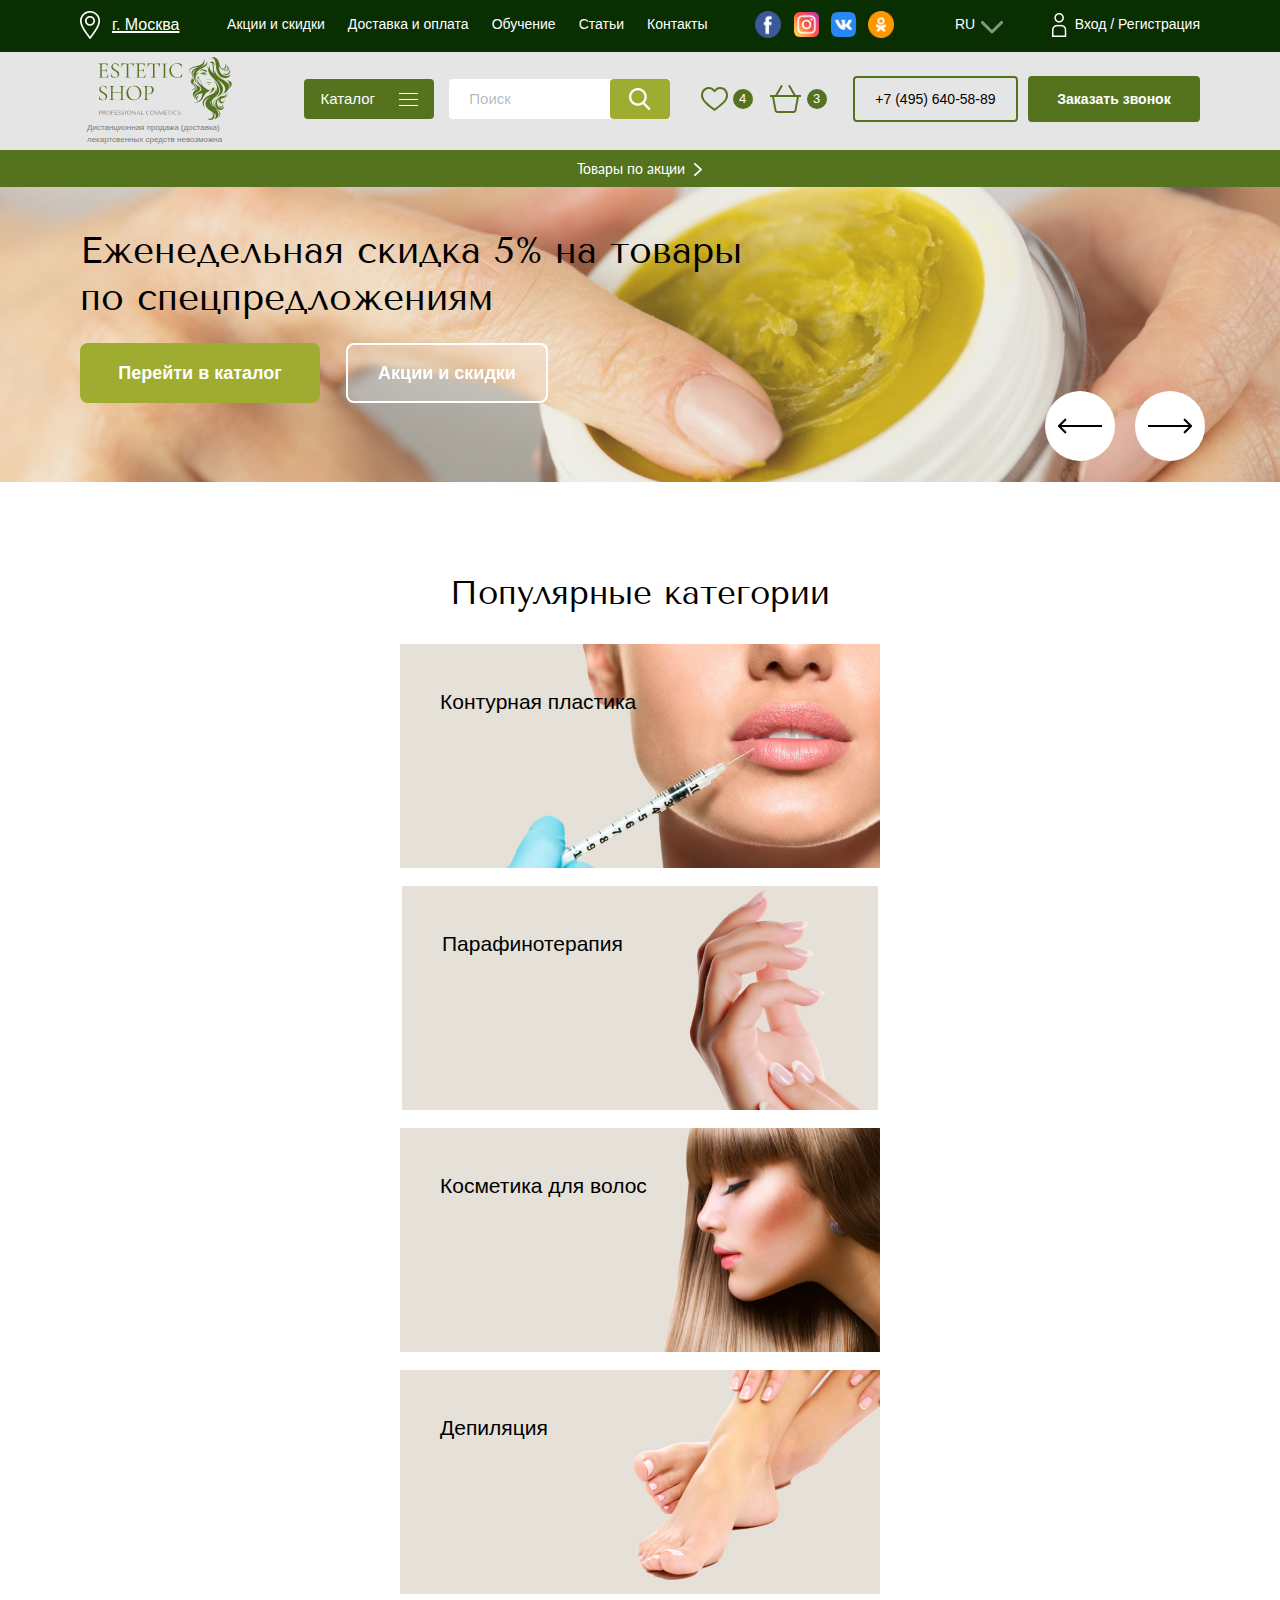
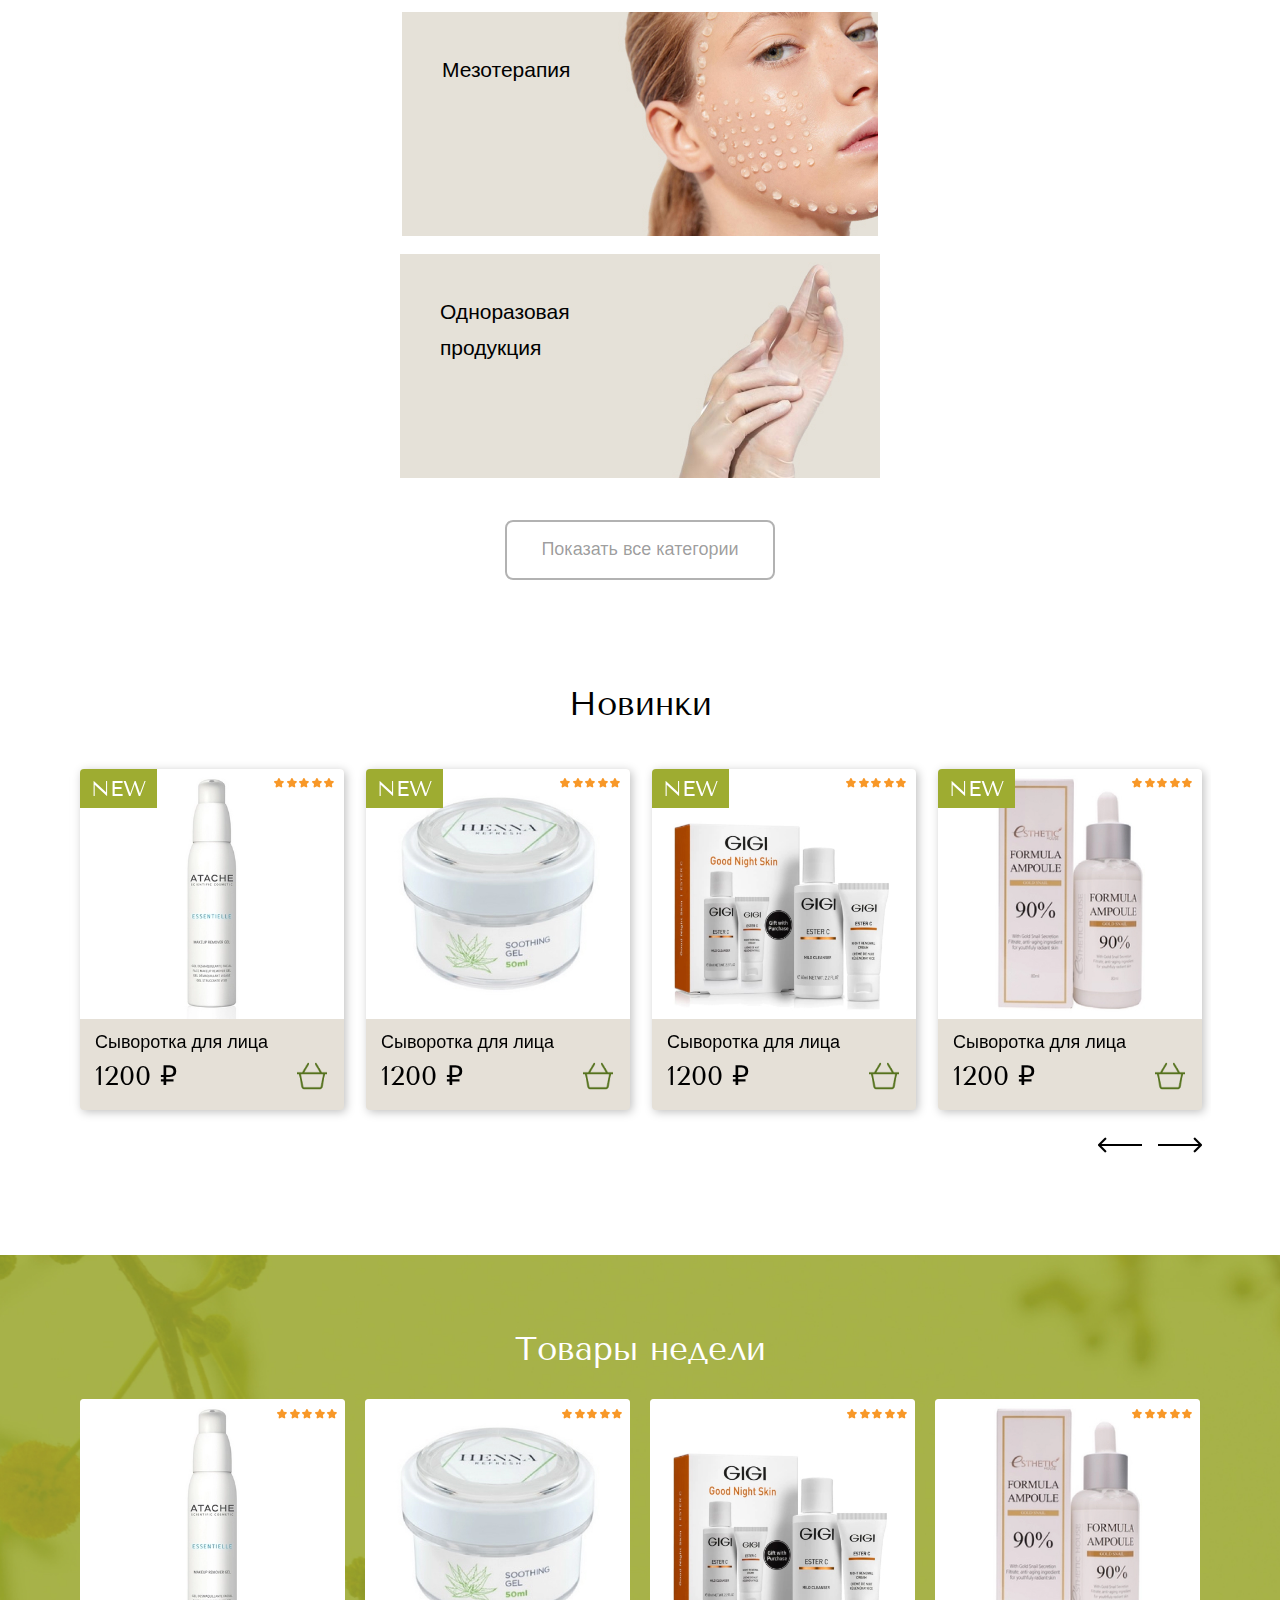
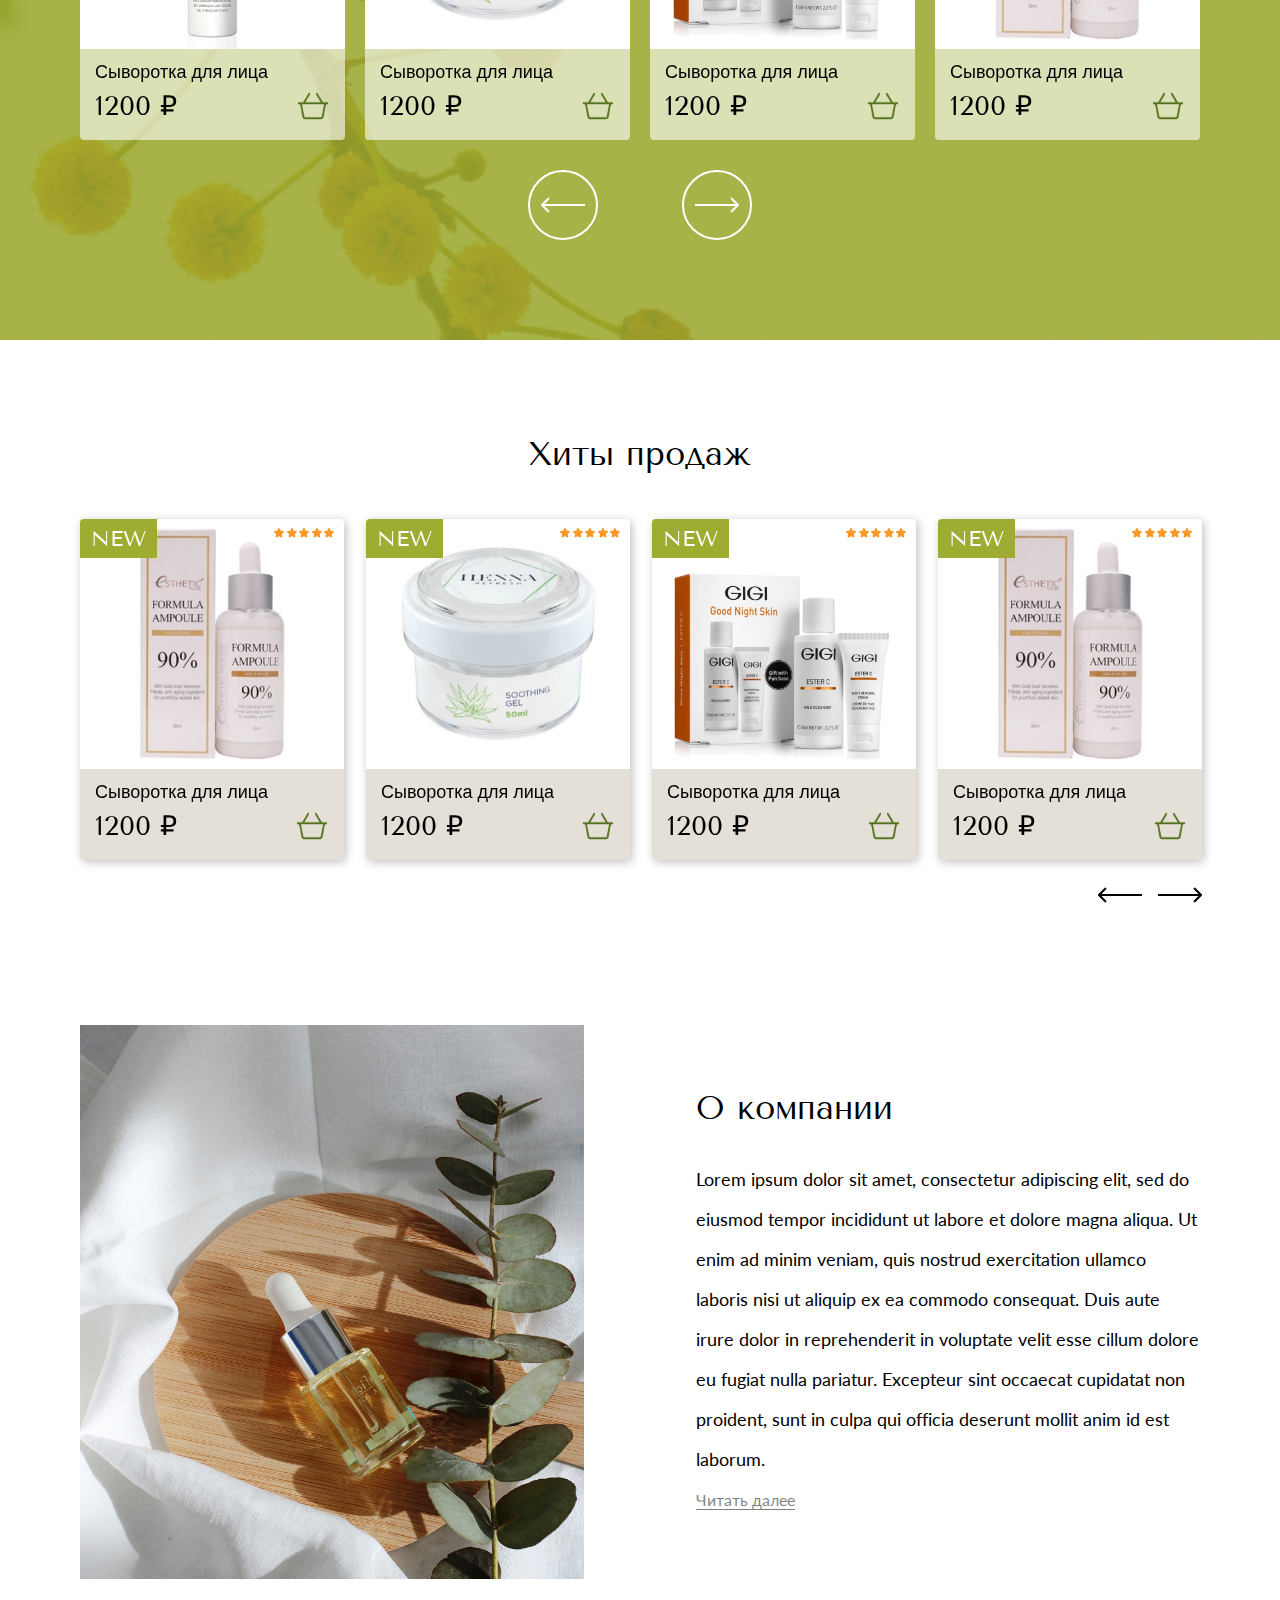
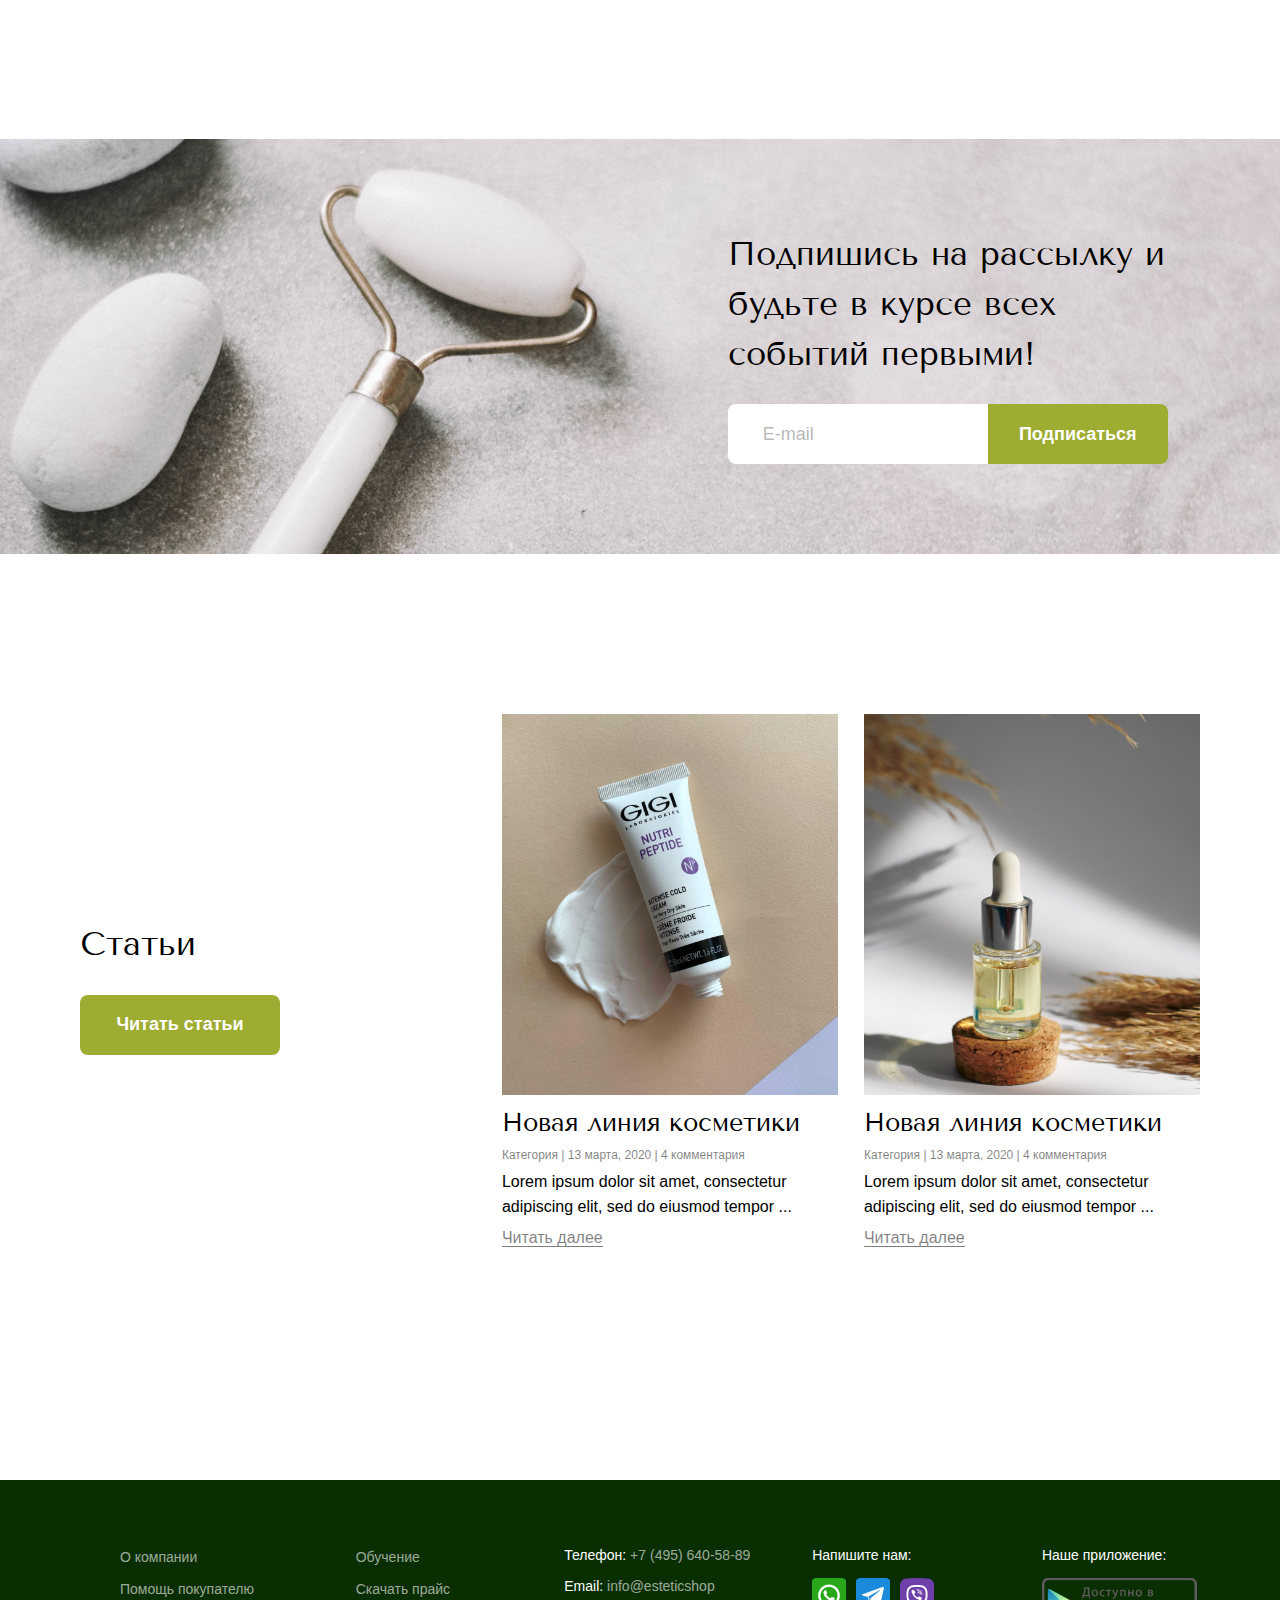
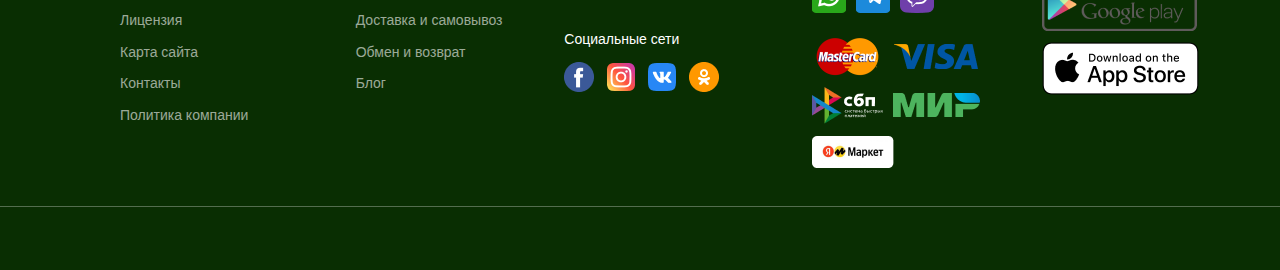
==== commit 0c43c474: "3.8" ====
--- a/index.html
+++ b/index.html
@@ -12,7 +12,7 @@
 	<link rel="stylesheet" href="css/slick.css">
 	<link rel="stylesheet" href="css/main.css">
 </head>
-<body id="body">
+<body>
 	<header>
 		<div class="header__top">
 			<div class="container">
@@ -80,13 +80,13 @@
 					<div class="header__stuff">
 						<a href="#">
 							<div>
-								<img src="images/header/like-icon.png" alt="liked">
+								<img src="images/header/like-icon.svg" alt="liked">
 							</div>
 							<span>4</span>
 						</a>
 						<a href="#">
 							<div>
-								<img src="images/header/basket-icon.png" alt="basket">
+								<img src="images/header/basket-icon.svg" alt="basket">
 							</div>
 							<span>3</span>
 						</a>
@@ -277,14 +277,14 @@
 					<span></span>
 				</div>
 				<div class="header-mob__logo"><a href="index.html"><img src="images/mobile/logo-mob.svg" alt="logo"></a></div>
-				<div class="header-mob__search"><img src="images/mobile/search-icon.png" alt="search"></div>
+				<div class="header-mob__search"><img src="images/mobile/search-icon.svg" alt="search"></div>
 			</div>
 		</div>	
 		<div class="header-mob__row">
-			<div><img src="images/mobile/phone-icon.png" alt="phone-call"></div>
-			<div><img src="images/mobile/like-icon.png" alt="liked"></div>
-			<div><img src="images/mobile/basket-icon.png" alt="basket"></div>
-			<div><img src="images/mobile/account-icon.png" alt="account"></div>
+			<div><img src="images/mobile/phone-icon.svg" alt="phone-call"></div>
+			<div><img src="images/mobile/like-icon.svg" alt="liked"></div>
+			<div><img src="images/mobile/basket-icon.svg" alt="basket"></div>
+			<div><img src="images/mobile/account-icon.svg" alt="account"></div>
 		</div>	
 	</div>
 	<section class="first-slider">
@@ -316,36 +316,94 @@
 		<div class="popular__services">
 			<div class="popular__row">
 				<div class="popular__item">
-					<img src="images/popular-categories/contour-plastic.jpg" alt="category">
-					<span>Контурная пластика</span>
-				</div>
-				<div class="popular__item">
-					<img src="images/popular-categories/paraffin-therapy.jpg" alt="category">
-					<span>Парафинотерапия</span>
-				</div>
-				<div class="popular__item">
-					<img src="images/popular-categories/hair-cosmetics.jpg" alt="category">
-					<span>Косметика для волос</span>
-				</div>
-			</div>
-			<div class="popular__row">
-				<div class="popular__item">
-					<img src="images/popular-categories/depilation.jpg" alt="category">
-					<span>Депиляция</span>
-				</div>
-				<div class="popular__item">
-					<img src="images/popular-categories/mesotherapy.jpg" alt="category">
-					<span>Мезотерапия</span>
-				</div>
-				<div class="popular__item">
-					<img src="images/popular-categories/disposable-products.jpg" alt="category">
-					<span>Одноразовая продукция </span>
-				</div>
-			</div>
-		</div>
-		<div class="popular__button">
-			<a href="#">Показать все категории</a>
-		</div>
+					<a href="#">
+						<img src="images/popular-categories/contour-plastic.jpg" alt="category">
+						<span>Контурная пластика</span>
+					</a>
+				</div>
+				<div class="popular__item">
+					<a href="#">
+						<img src="images/popular-categories/paraffin-therapy.jpg" alt="category">
+						<span>Парафинотерапия</span>
+					</a>
+				</div>
+				<div class="popular__item">
+					<a href="#">
+						<img src="images/popular-categories/hair-cosmetics.jpg" alt="category">
+						<span>Косметика для волос</span>
+					</a>
+				</div>
+			</div>
+			<div class="popular__row popular__row_multi">
+				<div class="popular__item">
+					<a href="#">
+						<img src="images/popular-categories/depilation.jpg" alt="category">
+						<span>Депиляция</span>
+					</a>	
+				</div>
+				<div class="popular__item">
+					<a href="#">
+						<img src="images/popular-categories/mesotherapy.jpg" alt="category">
+						<span>Мезотерапия</span>
+					</a>
+				</div>
+				<div class="popular__item">
+					<a href="#">
+						<img src="images/popular-categories/disposable-products.jpg" alt="category">
+						<span>Одноразовая продукция</span>
+					</a>
+				</div>
+			</div>
+			<div class="popular__row popular__row_hidden">
+				<div class="popular__item">
+					<a href="#">
+						<img src="images/popular-categories/manicure.jpg" alt="category">
+						<span>Маникюр / педикюр</span>
+					</a>	
+				</div>
+				<div class="popular__item">
+					<a href="#">
+						<img src="images/popular-categories/disinfecting.jpg" alt="category">
+						<span>Дезинфицирующие средства</span>
+					</a>
+				</div>
+				<div class="popular__item">
+					<a href="#">
+						<img src="images/popular-categories/eyelashes.jpg" alt="category">
+						<span>Все для ресниц и бровей</span>
+					</a>
+				</div>
+			</div>
+			<div class="popular__row popular__row_hidden">
+				<div class="popular__item">
+					<a href="#">
+						<img src="images/popular-categories/cosmetic-care.jpg" alt="category">
+						<span>Косметический уход</span>
+					</a>
+				</div>
+				<div class="popular__item">
+					<a href="#">
+						<img src="images/popular-categories/spa.jpg" alt="category">
+						<span>Массаж / Spa-уход / Обертывание</span>
+					</a>
+				</div>
+				<div class="popular__item">
+					<a href="#">
+						<img src="images/popular-categories/instruments.jpg" alt="category">
+						<span>Инструменты и оборудование</span>
+					</a>
+				</div>
+			</div>
+			<div class="popular__row popular__row_hidden">
+				<div class="popular__item">
+					<a href="#">
+						<img src="images/popular-categories/study-guide.jpg" alt="category">
+						<span>Учебное пособие</span>
+					</a>
+				</div>
+			</div>
+		</div>
+		<div class="popular__button"><div>Показать все категории</div><span>Скрыть</span></div>
 	</section>
 	<section class="new">
 		<div class="container">
--- a/css/main.css
+++ b/css/main.css
@@ -600,6 +600,14 @@
   gap: 4px;
 }
 
+.popular__row_hidden {
+  display: none;
+}
+
+.popular__row_hidden.active {
+  display: flex;
+}
+
 .popular__item {
   max-width: 480px;
   position: relative;
@@ -618,12 +626,11 @@
   max-width: 50%;
 }
 
+.popular__item a {
+  color: #000;
+}
+
 .popular__button {
-  display: flex;
-  justify-content: center;
-}
-
-.popular__button a {
   width: 376px;
   height: 79px;
   color: rgba(0, 0, 0, 0.4);
@@ -633,7 +640,33 @@
   justify-content: center;
   align-items: center;
   font-size: 24px;
-}
+  margin: 0 auto;
+  cursor: pointer;
+}
+
+.popular__button span {
+  display: none;
+}
+
+.popular__button.active span {
+  display: block;
+}
+
+.popular__button.active div {
+  display: none;
+}
+
+/*.popular__button a {
+  width: 376px;
+  height: 79px;
+  color: rgba(0, 0, 0, 0.4);
+  border: 2px solid rgba(0, 0, 0, 0.3);
+  border-radius: 8px;
+  display: flex;
+  justify-content: center;
+  align-items: center;
+  font-size: 24px;
+}*/
 
 section .new__title {
   margin-bottom: 31px;
@@ -2092,14 +2125,14 @@
 }
 
 .company__text_content-m ul li:before {
-  content: url(../images/company/list-style-check-mark.png);
+  content: url(../images/company/list-style-check-mark.svg);
   position: absolute;
   top: 3px;
   left: -37px;
 }
 
 .company__text_content-c ul li:before {
-  content: url(../images/company/list-style-circle.png);
+  content: url(../images/company/list-style-circle.svg);
   position: absolute;
   left: -23px;
   top: -1px;
@@ -2434,7 +2467,7 @@
 }
 
 .contacts__map {
-  background: url(../images/contacts/map.jpg) no-repeat center top / cover;
+  background: url(../images/contacts/map.svg) no-repeat center top / cover;
   height: 737px;
   margin: 34px 0 68px 0;
 }
@@ -2489,19 +2522,19 @@
 }
 
 .contacts__tablet_clock:before {
-  content: url(../images/contacts/clock.png);
+  content: url(../images/contacts/clock.svg);
   position: absolute;
   left: -37px;
 }
 
 .contacts__tablet_mark:before {
-  content: url(../images/contacts/mark.png);
+  content: url(../images/contacts/mark.svg);
   position: absolute;
   left: -37px;
 }
 
 .contacts__tablet_envelope:before {
-  content: url(../images/contacts/envelope.png);
+  content: url(../images/contacts/envelope.svg);
   position: absolute;
   left: -37px;
 }
@@ -2951,6 +2984,201 @@
   background: url(../images/product-card/accordion-arrow-active.svg);
 }
 
+.delivery__tabs {
+  max-width: 1396px;
+  margin: 0 auto;
+}
+
+.delivery__tabs_nav {
+  display: flex;
+  justify-content: space-between;
+  align-items: center;
+  height: 104px;
+  border-radius: 2px;
+  background-color: #F5F3EF;
+}
+
+.delivery__tabs_btn {
+  font-size: 20px;
+  line-height: 24.3px;
+  text-align: center;
+  padding: 28px 25px;
+  cursor: pointer;
+}
+
+.delivery__tabs_btn.active {
+  background-color: #9EAC31;
+  color: #fff;
+}
+
+.delivery__tabs_btn:first-child {
+  padding-left: 32px;
+}
+
+.delivery__tabs_btn:last-child {
+  padding-right: 32px;
+}
+
+.delivery__tabs_item {
+  display: none;
+}
+
+.delivery__tabs_item.active {
+  display: block;
+}
+
+.delivery__tabs_content {
+  margin-top: 88px;
+}
+
+.delivery__tabs_content_title {
+  font-size: 26px;
+  line-height: 52px;
+}
+
+.delivery__tabs_content_block {
+  font-size: 20px;
+}
+
+.delivery__tabs_content_block-1 {
+  margin: 28px 0 42px 0;
+}
+
+.delivery__tabs_content_block-1 p:first-child {
+  margin-bottom: 20px;
+}
+
+.delivery__tabs_content_block ol {
+  margin: 19px 0 0 0;
+  padding-left: 30px;
+}
+
+.delivery__tabs_content_block ol li p {
+  margin-top: 13px;
+}
+
+.delivery__tabs_content_block ol li:nth-child(2) {
+  margin: 25px 0;
+}
+
+.delivery__tabs_content_block ul {
+  list-style-type: disc;
+  margin: 5px 0 0 0;
+  padding-left: 35px;
+}
+
+.delivery__tabs_content_block-3 {
+  margin-top: 68px;
+}
+
+.delivery-warnings {
+  display: flex;
+  justify-content: space-between;
+  color: #fff;
+  margin-top: 160px;
+}
+
+.delivery-warning {
+  width: 49.6%;
+  background-color: #9EAC31;
+  padding: 92px 85px 145px 120px;
+}
+
+.delivery-warning__title {
+  font-size: 30px;
+  font-weight: 700;
+  margin-bottom: 30px;
+}
+
+.delivery-warning__content {
+  font-size: 22px;
+}
+
+.delivery-warning__content div:nth-child(2) {
+  margin: 20px 0;
+}
+
+section.delivery-payment {
+  margin: 128px 0 172px 0;
+}
+
+section .delivery-payment__title {
+  margin-bottom: 60px;
+}
+
+.delivery-payment__area {
+  display: flex;
+  justify-content: space-around;
+  margin-bottom: 40px;
+}
+
+.delivery-payment__area div:first-child {
+  color: #55721E;
+  text-decoration: underline;
+}
+
+.delivery-payment__tabs {
+  max-width: 1114px;
+  margin: 0 auto;
+}
+
+.delivery-payment__tabs_nav {
+  display: flex;
+  justify-content: space-between;
+  align-items: center;
+  height: 84px;
+  border-radius: 2px;
+  background-color: #F5F3EF;
+}
+
+.delivery-payment__tabs_btn {
+  font-size: 20px;
+  line-height: 24.3px;
+  text-align: center;
+  padding: 30px 30px;
+  cursor: pointer;
+}
+
+.delivery-payment__tabs_btn:first-child {
+  padding-left: 45px;
+}
+
+.delivery-payment__tabs_btn:last-child {
+  padding-right: 45px;
+}
+
+.delivery-payment__tabs_btn.active {
+  background-color: #9EAC31;
+  font-weight: 700;
+  color: #fff;
+}
+
+.delivery-payment__tabs_content {
+  margin-top: 48px;
+}
+
+.delivery-payment__tabs_item {
+  display: none;
+}
+
+.delivery-payment__tabs_item.active {
+  display: block;
+}
+
+.delivery-payment__tabs_content_title {
+  font-size: 25px;
+  line-height: 52px;
+  margin: 48px 0 32px;
+}
+
+.delivery-payment__tabs_content_block {
+  font-size: 20px;
+}
+
+.delivery-payment__tabs_content_block div:nth-child(2) {
+  margin: 18px 0;
+}
+
 /* МЕДИА ЗАПРОСЫ НАЧАЛО */
 
 @media (max-width: 1923px) {
@@ -3112,12 +3340,119 @@
   section .about__title {
     margin-bottom: 48px;
   }
+
+  h1.first-slider__title {
+    font-size: 50px;
+    padding: 65px 0 35px 0;
+  }
+
+  .first-slider__cta a {
+    font-size: 22px;
+  }
+
+  .first-slider__catalog {
+    width: 300px;
+    height: 70px;
+  }
+
+  .first-slider__sales {
+    width: 262px;
+    height: 70px;
+  }
+
+  .slick-arrow {
+    width: 75px;
+    height: 75px;
+  }
+
+  .logo img {
+    width: 180px;
+    height: 73px;
+  }
+
+  h2.title {
+    margin-bottom: 35px;
+    font-size: 43px;
+  }
+
+  .popular__button {
+    width: 337px;
+    height: 70px;
+    font-size: 22px;
+  }
+
+  .new__slider .slick-arrow {
+    right: -15px;
+  }
+
+  .new__top {
+    height: 390px;
+  }
+
+  .new__bottom {
+    padding: 14px 23px 20px 16px;
+  }
+
+  .about__left {
+    width: 47%;
+  }
+
+  .about__right {
+    width: 45%;
+  }
+
+  .about__right div {
+    font-size: 22px;
+    margin: 0;
+  }
+
+  .about__right a {
+    font-size: 18px;
+  }
+
+  .mailing__button {
+    width: 226px;
+    height: 70px;
+    font-size: 22px;
+  }
+
+  .mailing__form input {
+    width: 299px;
+  }
+
+  .articles__left a {
+    width: 235px;
+    height: 70px;
+    font-size: 22px;
+  }
+
+  .articles__left {
+    margin-right: 71px;
+  }
+
+  .article__title {
+    font-size: 31px;
+    margin: 15px 0 4px 0;
+  }
+
+  .article__meta {
+    font-size: 14px;
+  }
+
+  .article__excerpt {
+    font-size: 18px;
+    margin: 13px 0 11px 0;
+  }
+
+  .article__more {
+    font-size: 16px;
+  }
 }
 
 @media (max-width: 1500px) {
-  .container {
+  /*.container {
     max-width: 91%;
-  }
+  }*/
 
   header nav ul a {
     margin-right: 23px;
@@ -3165,12 +3500,20 @@
     margin-bottom: 15px;
   }
 
-  .new__top {
-    height: 350px;
+  .new__top, .week__top {
+    height: 300px; /*350*/
   }
 
   .popular__item {
     max-width: 436px;
+  }
+
+  .popular__item span {
+    max-width: 55%;
+  }
+
+  .contacts__map .container {
+    padding-right: 0;
   }
 }
 
@@ -3295,7 +3638,11 @@
 
   .about__right div {
     margin: 0;
-    font-size: 24px;
+    font-size: 21px;
+  }
+
+  .footer__inner .footer__column:last-child {
+    margin-right: 0;
   }
 }
 
@@ -3359,11 +3706,11 @@
     font-size: 23px;
   }
 
-  .product__info {
+  /*.product__info {
     width: 92px;
     height: 49px;
     font-size: 26px;
-  }
+  }*/
 
   .product.active .product__cost_new {
     font-size: 24px;
@@ -3379,14 +3726,6 @@
 
   .week__slider_container, .week__slider {
     max-width: none;
-  }
-
-  .mailing__container {
-    width: 55%;
-  }
-
-  .articles__right article:last-child {
-    display: none;
   }
 
   .popular__services {
@@ -3404,16 +3743,268 @@
   }
 
   .about__right div {
-    font-size: 22px;
     line-height: 42px;
-  }
-
-  .about__right a {
-    font-size: 20px;
   }
 
   section.popular {
     padding: 68px 0 100px 0;
+  }
+
+  .popular__item span {
+    max-width: 46%;
+  }
+
+  .header__top {
+    font-size: 14px;
+    height: 52px;
+  }
+
+  .logo img {
+    width: 170px;
+    height: 63px;
+  }
+
+  .logo__text {
+    font-size: 8px;
+    margin-left: 7px;
+  }
+
+  .header__main {
+    font-size: 15px;
+  }
+
+  .header__catalog {
+    width: 130px;
+    height: 40px;
+  }
+
+  .header__search {
+    height: 40px;
+  }
+
+  .search__button {
+    width: 60px;
+    height: 40px;
+  }
+
+  .header__stuff span {
+    font-size: 13px;
+    width: 20px;
+    height: 20px;
+    margin-left: 0;
+  }
+
+  .header__stuff img {
+    width: 75%;
+  }
+
+  .header__stuff a div {
+    display: flex;
+    justify-content: center;
+  }
+
+  .header__number {
+    font-size: 14px;
+    width: 165px;
+  }
+
+  .header__call {
+    font-size: 14px;
+    width: 172px;
+  }
+
+  .header__main {
+    height: 98px;
+  }
+
+  h1.first-slider__title {
+    font-size: 37px;
+    line-height: 47px;
+    padding: 40px 0 22px 0;
+  }
+
+  .first-slider__slide {
+    height: 314px;
+  }
+
+  .first-slider__cta a {
+    font-size: 18px;
+  }
+
+  .first-slider__catalog {
+    width: 240px;
+    height: 60px;
+  }
+
+  .first-slider__sales {
+    width: 202px;
+    height: 60px;
+  }
+
+  .header__expired {
+    height: 37px;
+    font-size: 14px;
+  }
+
+  .header__expired img {
+    width: 85%;
+  }
+
+  .header__expired span {
+    margin-right: 9px;
+  }
+
+  .first-slider__slide {
+    background-size: contain;
+  }
+
+  .slick-arrow {
+    width: 70px;
+    height: 70px;
+  }
+
+  .first-slider .slick-next {
+    right: 75px;
+  }
+
+  .first-slider .slick-prev {
+    right: 165px;
+  }
+
+  h2.title {
+    font-size: 33px;
+    margin-bottom: 25px;
+  }
+
+  .popular__item span {
+    font-size: 21px;
+  }
+
+  .popular__button {
+    width: 270px;
+    height: 60px;
+    font-size: 18px;
+  }
+
+  .new__slider .slick-arrow {
+    bottom: -55px;
+  }
+
+  .new__top, .week__top {
+    height: 250px;
+  }
+
+  .new__bottom_title {
+    font-size: 18px;
+  }
+
+  .new__bottom_row span {
+    font-size: 27px;
+  }
+
+  .new__bottom_row img, .week__bottom img {
+    width: 30px;
+    height: 30px;
+  }
+
+  .new__bottom, .week__bottom {
+    padding: 10px 17px 13px 15px;
+  }
+
+  .product__info {
+    font-size: 22px;
+    width: 77px;
+    height: 39px;
+  }
+
+  .new__top_stars span {
+    margin: 9px 10px 0 0;
+  }
+
+  .top__stars span img {
+    margin-right: 2.5px;
+    width: 10px;
+  }
+
+  .about__left {
+    width: 45%;
+  }
+
+  .about__right div {
+    font-size: 18px;
+    line-height: 40px;
+  }
+
+  .about__right a {
+    font-size: 16px;
+  }
+
+  .mailing__button {
+    width: 180px;
+    height: 60px;
+    font-size: 18px;
+  }
+
+  .mailing__form input {
+    width: 260px;
+    font-size: 18px;
+  }
+
+  section .mailing__title {
+    line-height: 50px;
+  }
+
+  .mailing__inner {
+    margin-right: 0;
+  }
+
+  section.mailing {
+    height: 415px;
+  }
+
+  .mailing__container {
+    width: 42%;
+  }
+
+  .articles__left {
+    width: 50%;
+  }
+
+  .articles__left a {
+    width: 200px;
+    height: 60px;
+    font-size: 18px;
+  }
+
+  .article__title {
+    font-size: 25px;
+    margin: 10px 0 4px 0;
+  }
+
+  .article__meta {
+    font-size: 12px;
+  }
+
+  .article__excerpt {
+    font-size: 16px;
+    margin: 6px 0 7px 0;
+  }
+
+  .week-products {
+    margin: 130px 0 90px 0;
+    padding: 70px 0 100px 0;
+  }
+
+  section.about {
+    margin: 150px 0 160px 0;
+  }
+
+  section.articles {
+    margin: 160px 0 230px 0;
+  }
+
+  footer {
+    font-size: 14px;
   }
 }
 
@@ -3448,6 +4039,10 @@
     width: 185px;
   }
 
+  .first-slider .slick-arrow {
+    bottom: 60px;
+  }
+
   .shopping-cart__info {
     justify-content: flex-start;
   }
@@ -3475,6 +4070,22 @@
 
   section .about__title {
     margin-bottom: 15px;
+  }
+
+  .company-block {
+    font-size: 18px;
+  }
+
+  .company__text_title {
+    font-size: 23px;
+  }
+
+  .company-block-1 .company__image {
+    margin-right: 30px;
+  }
+
+  .company-block-2 .company__image {
+    margin-left: 30px;
   }
 }
 
@@ -3707,12 +4318,6 @@
     height: auto;
   }
 
-  /*.container__account {
-    width: auto;
-    max-width: 91%;
-    margin: 0 auto;
-  }*/
-
   .account__left, .account__right {
     width: 100%;
   }
@@ -3792,6 +4397,10 @@
     align-items: center;
   }
 
+  .articles__right article:last-child {
+    display: none;
+  }
+
   section .articles__title {
     display: none;
   }
@@ -3821,8 +4430,146 @@
     margin: 90px 0 84px 0;
   }
 
-  .popular__services .popular__row:last-child {
+  .posts__container {
+    justify-content: center;
+  }
+
+  .back-link {
     display: none;
+  }
+
+  .company {
+    margin-bottom: 86px;
+  }
+
+  section .company__title {
+    margin: 48px 0 40px 0;
+  }
+
+  .company-block {
+    font-size: 16px;
+  }
+
+  .company__text_title {
+    font-size: 20px;
+    margin-bottom: 18px;
+  }
+
+  .company__text {
+    padding-top: 28px;
+    width: 68%;
+  }
+
+  .company__text p:first-child {
+    margin-bottom: 24px;
+  }
+
+  .company__text_content-m {
+    margin-bottom: 24px;
+  }
+
+  .company__text_content-c ul {
+    padding-left: 24px;
+  }
+
+  .company-block-1 {
+    flex-direction: column;
+    align-items: center;
+    line-height: 28px;
+    margin-bottom: 40px;
+  }
+
+  .company-block-2 {
+    flex-direction: column-reverse;
+    align-items: center;
+    line-height: 24px;
+  }
+
+  .company-block-1 .company__image {
+    margin: 0;
+  }
+
+  .company-block-2 .company__image {
+    margin: 0;
+  }
+
+  section .contacts__title {
+    margin: 48px 0 39px 0;
+  }
+
+  .contacts__numbers {
+    flex-direction: column;
+  }
+
+  .contacts__numbers_container:nth-child(2) {
+    margin: 20px 0;
+  }
+
+  .contacts__calls {
+    margin-bottom: 24px;
+  }
+
+  .contacts__bottom {
+    margin-bottom: 82px;
+  }
+
+  .contacts__bottom div:first-child {
+    margin-bottom: 40px;
+  }
+
+  .contacts__bottom div:last-child span {
+    margin-bottom: 16px;
+  }
+
+  .contacts__map {
+    margin: 64px 0 246px 0;
+    height: 519px;
+  }
+
+  .contacts__map .container {
+    display: flex;
+    justify-content: center;
+  }
+
+  .contacts__tablet {
+    max-width: 329px;
+    height: 367px;
+    padding: 41px 15px 41px 60px;
+    box-shadow: 4px 4px 18px 0px rgba(0, 0, 0, 0.2);
+    margin-top: 340px;
+  }
+
+  .contacts__tablet_container {
+    line-height: 17px;
+  }
+
+  .contacts__tablet_container div {
+    font-size: 16px;
+    line-height: 19.4px;
+    margin-bottom: 10px;
+  }
+
+  .contacts__tablet_container span {
+    font-size: 14px;
+    line-height: 17px;
+  }
+
+  .contacts__tablet_container:nth-child(2) {
+    margin: 23px 0;
+  }
+
+  .contacts__tablet_clock:before, .contacts__tablet_envelope:before {
+    top: -3px;
+    left: -34px;
+  }
+
+  .contacts__tablet_mark:before {
+    top: 4px;
+    left: -30px;
+  }
+
+  .contacts__map .container {
+    padding: 0;
   }
 }
 
@@ -4046,6 +4793,26 @@
     margin-right: 3.7px;
     width: 9px;
   }
+
+  .contacts__map {
+    background-position: 20%;
+  }
+
+  .contacts__calls {
+    font-size: 18px;
+  }
+
+  .contacts__numbers_container div, .contacts__numbers_container span {
+    font-size: 16px;
+  }
+
+  .contacts__bottom div:first-child {
+    font-size: 16px;
+  }
+
+  .contacts__bottom {
+    font-size: 14px;
+  }
 }
 
 @media (max-width: 650px) {
@@ -4344,9 +5111,10 @@
     line-height: 27px;
     top: 26px;
     left: 26px;
-  }
-
-  .popular__button a {
+    max-width: 54%;
+  }
+
+  .popular__button {
     font-size: 16px;
     width: 238px;
     height: 51px;
@@ -4429,6 +5197,22 @@
   .new__slider .slick-arrow {
     background: url(../images/first-slider/arrow-controller-mob.svg) no-repeat center transparent;
   }
+
+  section.posts {
+    margin: 48px 0 82px 0;
+  }
+
+  section .posts__title {
+    margin-bottom: 40px;
+  }
+
+  section.posts article {
+    margin-bottom: 46px;
+  }
+
+  .company__text {
+    width: 100%;
+  }
 }
 
 @media (max-width: 500px) {
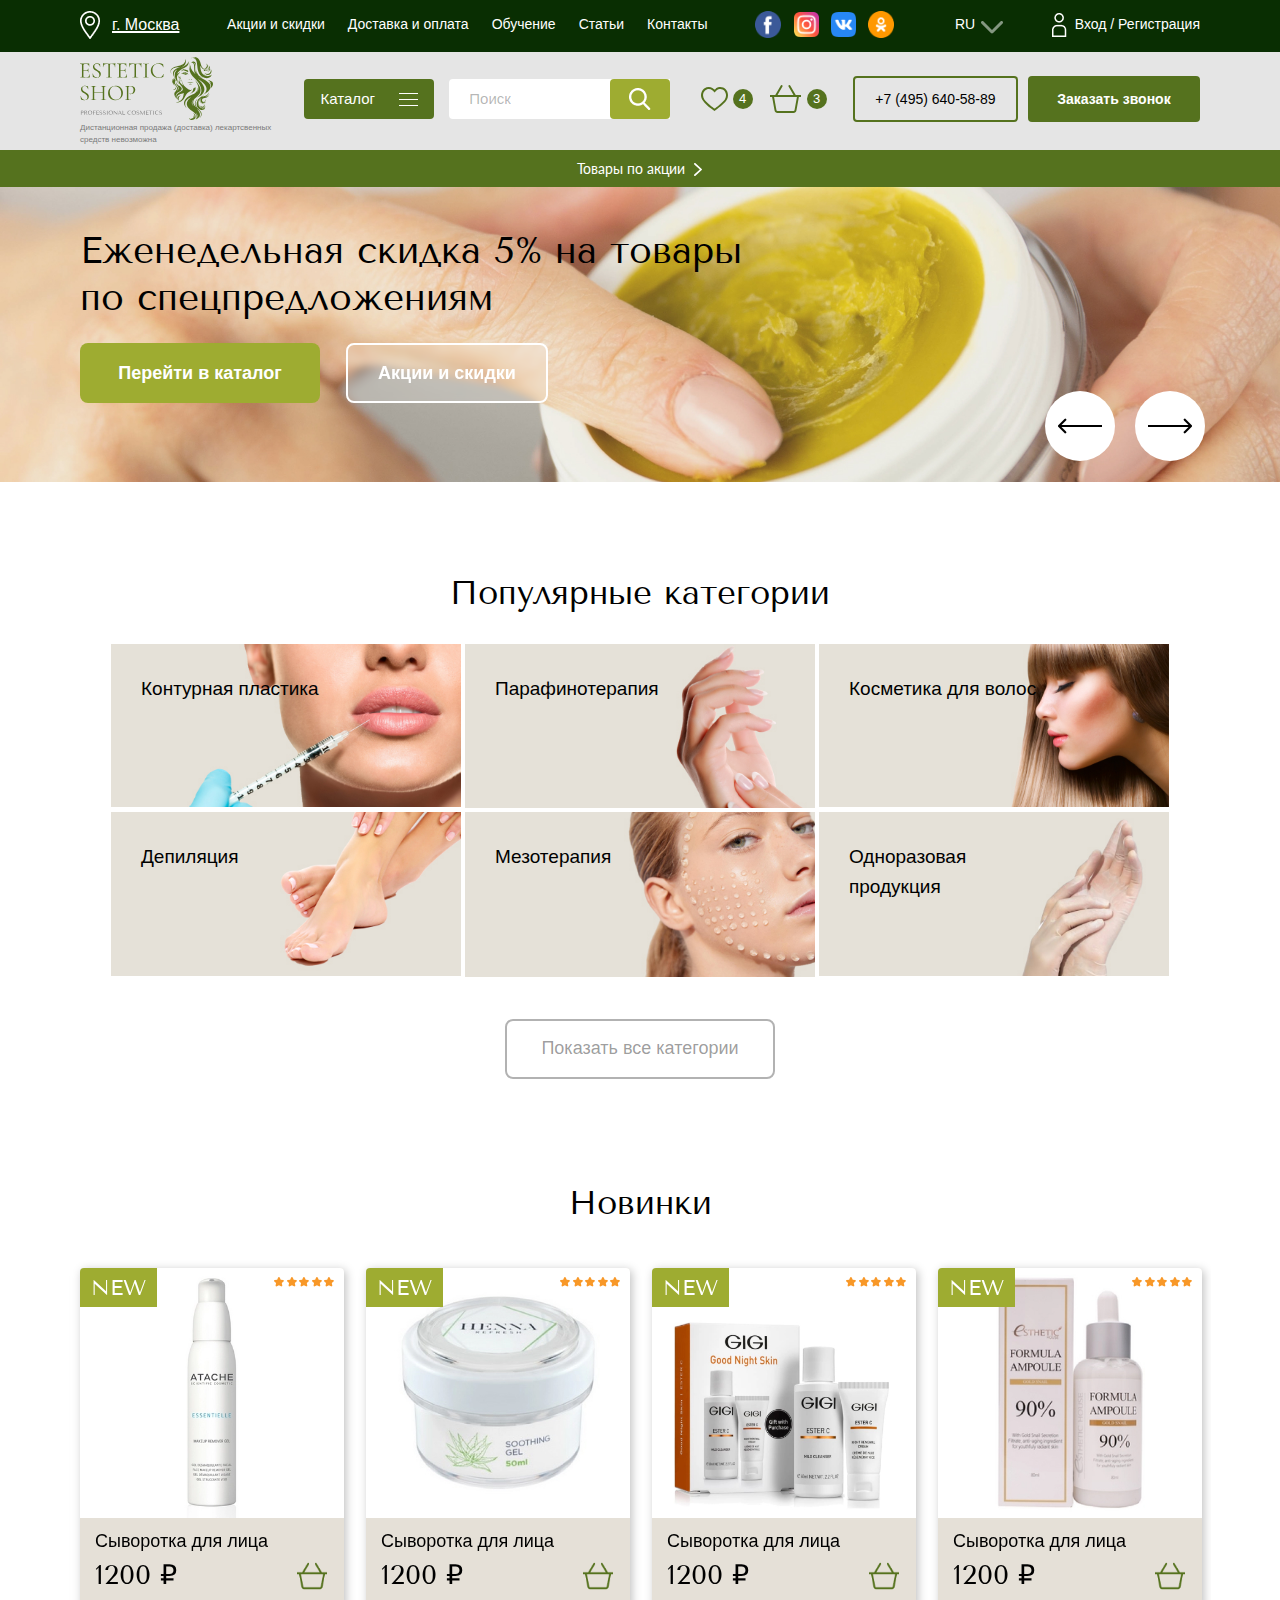
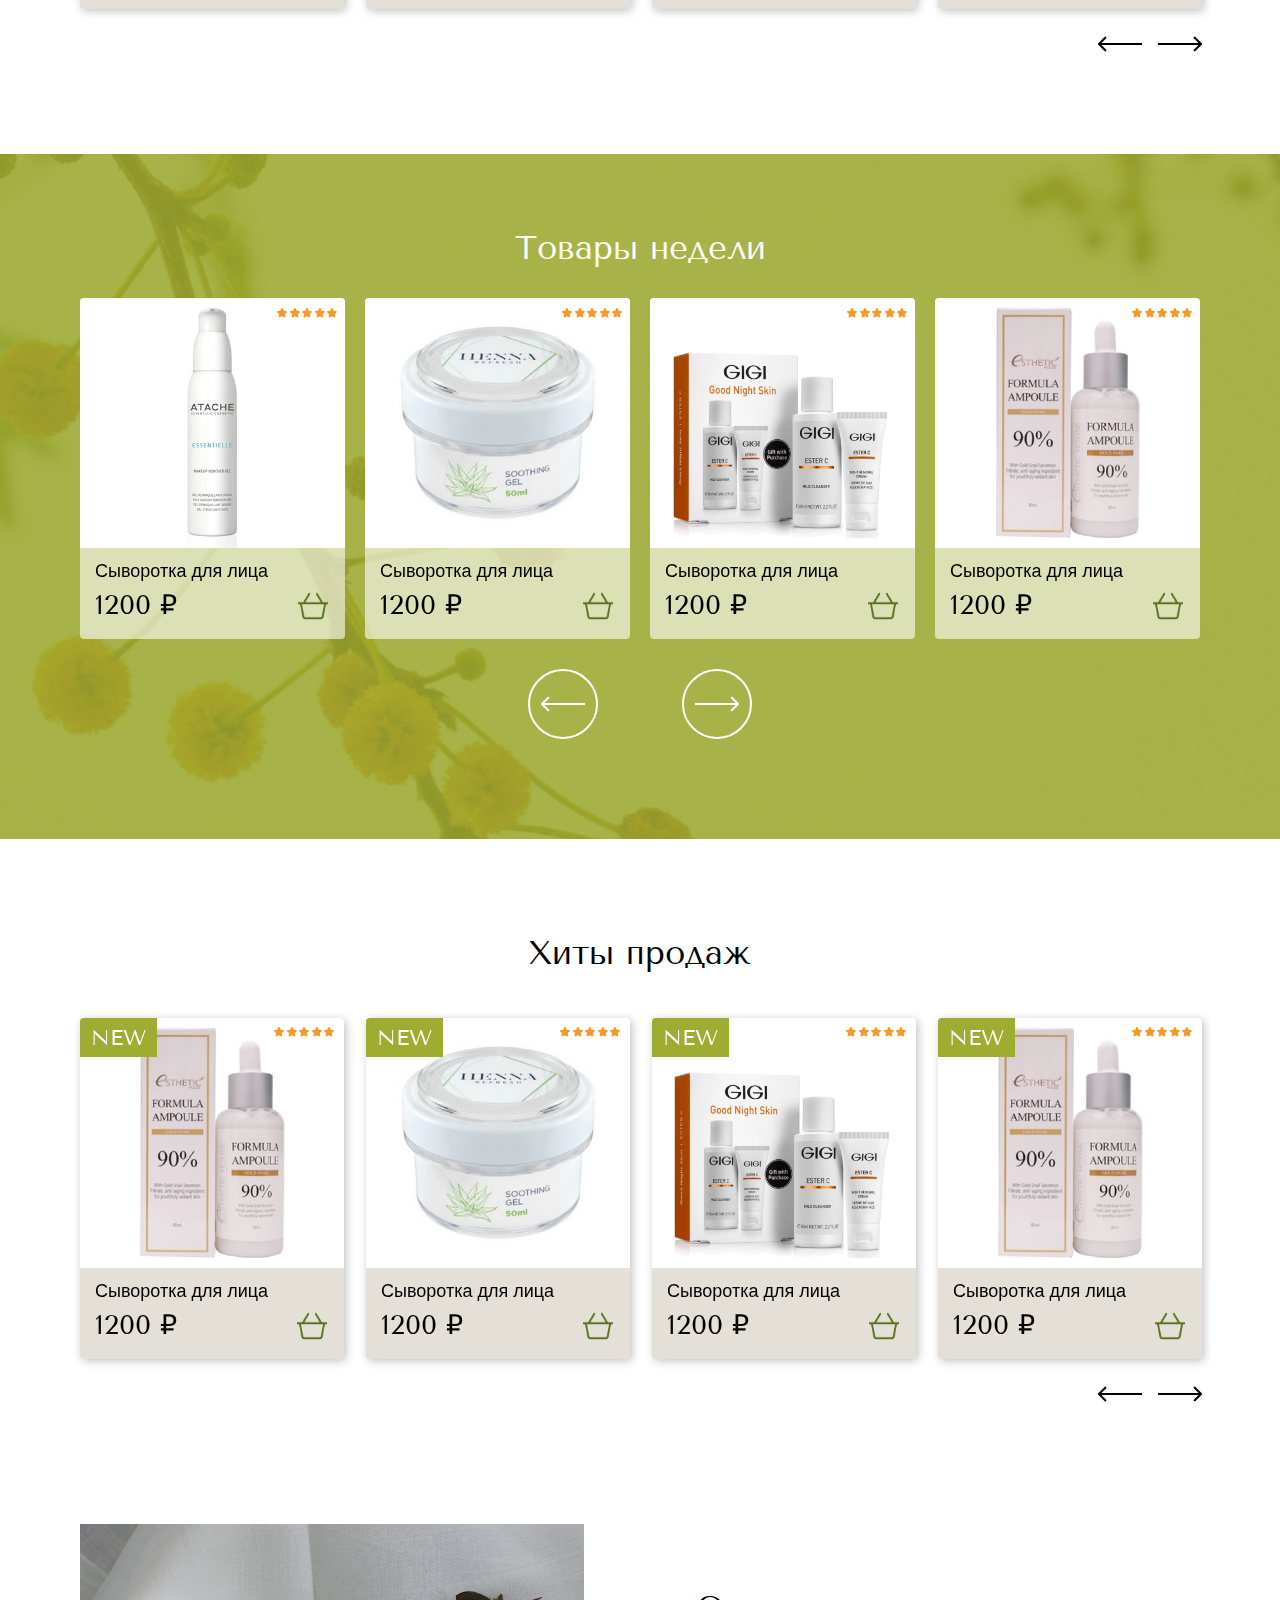
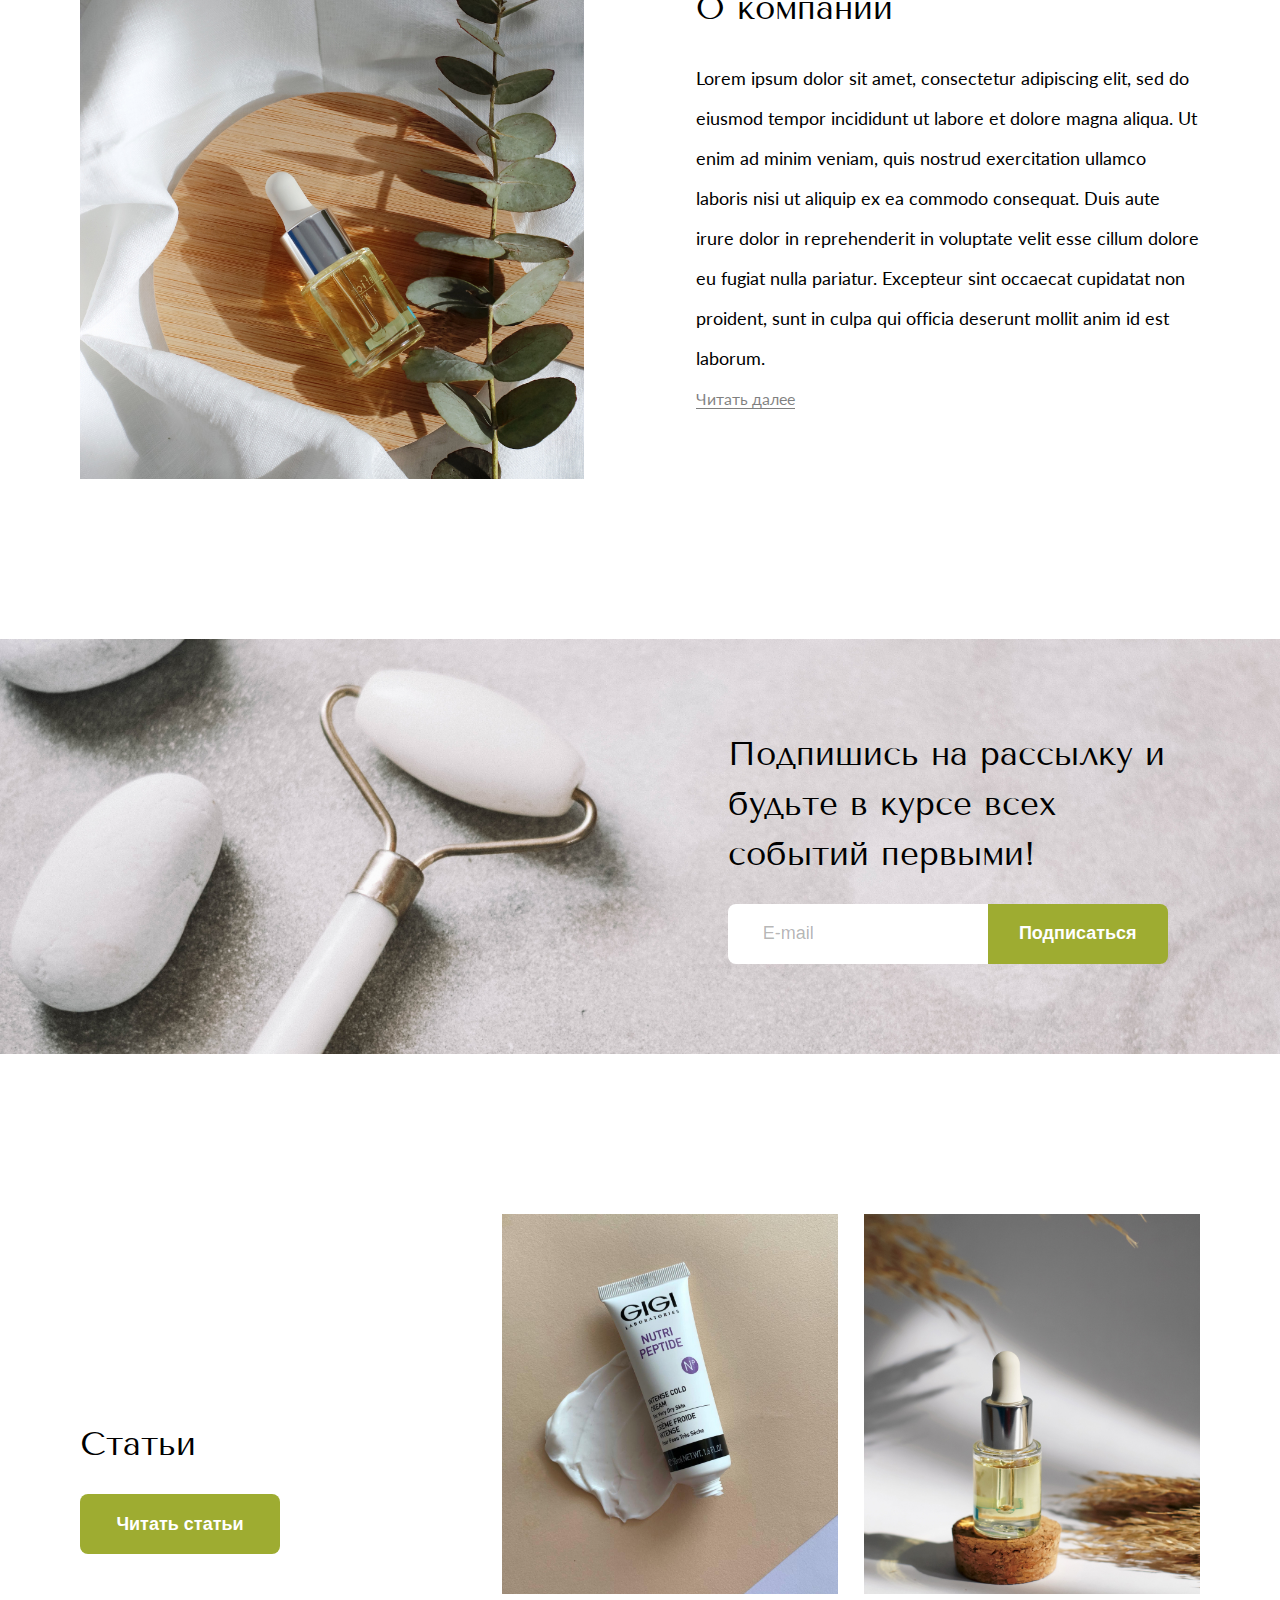
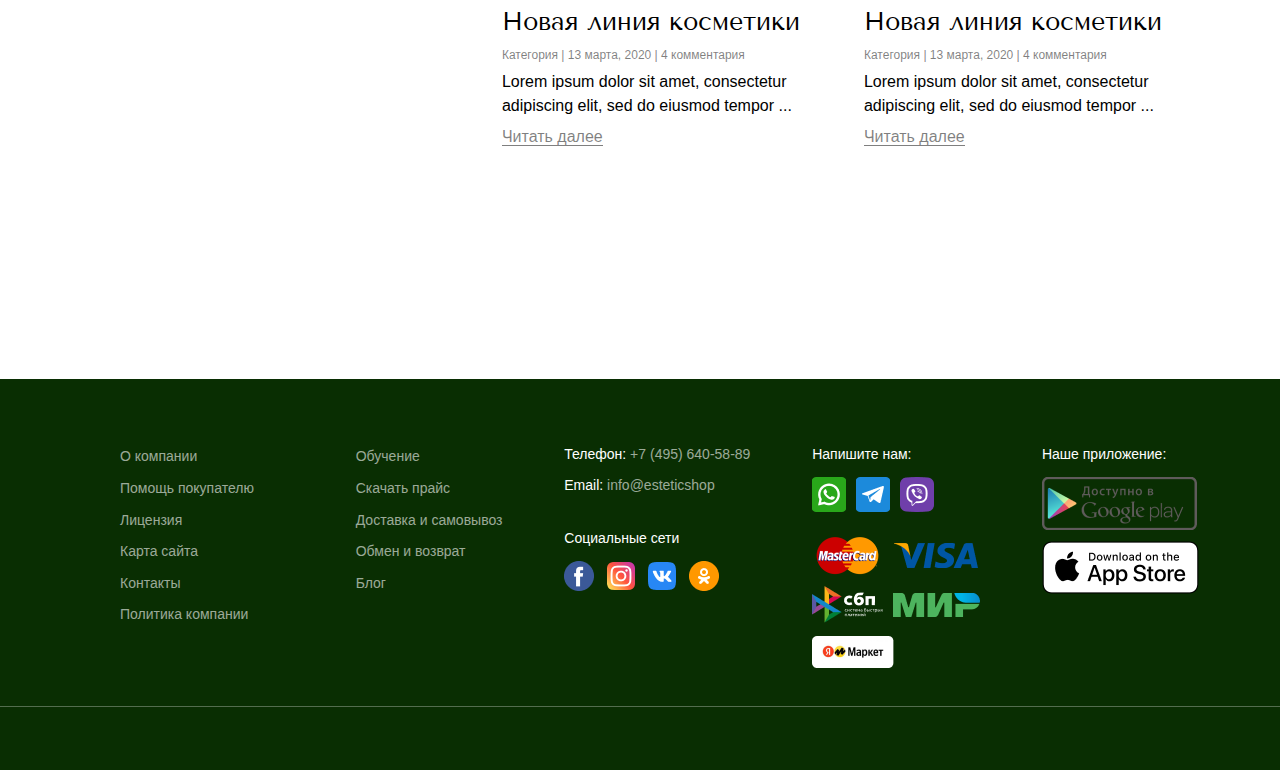
==== commit a0ee21e2: "4.3" ====
--- a/index.html
+++ b/index.html
@@ -57,11 +57,9 @@
 			<div class="container">
 				<div class="header__main_inner">
 					<div class="header__logo">
-						<a href="#">
-							<div class="logo">
-								<a href="index.html"><img src="images/logo.svg" alt="logo"></a>
-							</div>
-						</a>
+						<div class="logo">
+							<a href="index.html"><img src="images/logo.svg" alt="logo"></a>
+						</div>
 						<div class="logo__text">Дистанционная продажа (доставка) лекартсвенных средств невозможна</div>
 					</div>
 					<div class="header__catalog_search">
--- a/css/main.css
+++ b/css/main.css
@@ -3,6 +3,10 @@
 *::before,
 *::after {
   box-sizing: border-box;
+}
+
+*:focus {
+    outline: none;
 }
 
 ul[class],
@@ -234,7 +238,6 @@
 }
 
 .logo img {
-  width: 185px;
   height: 78px;
   margin: 5px 0 2px 0;
 }
@@ -2984,6 +2987,10 @@
   background: url(../images/product-card/accordion-arrow-active.svg);
 }
 
+section .delivery__title {
+  margin-top: 47px;
+}
+
 .delivery__tabs {
   max-width: 1396px;
   margin: 0 auto;
@@ -3168,7 +3175,7 @@
 .delivery-payment__tabs_content_title {
   font-size: 25px;
   line-height: 52px;
-  margin: 48px 0 32px;
+  margin-bottom: 32px;
 }
 
 .delivery-payment__tabs_content_block {
@@ -3177,6 +3184,30 @@
 
 .delivery-payment__tabs_content_block div:nth-child(2) {
   margin: 18px 0;
+}
+
+.delivery__tabs-mob, .delivery-payment__tabs-mob {
+  display: none;
+}
+
+.delivery__tabs-mob_item, .delivery-payment__tabs-mob_item {
+  display: none;
+}
+
+.delivery__tabs-mob_item.active, .delivery-payment__tabs-mob_item.active {
+  display: block;
+}
+
+.delivery__tabs-mob select, .delivery-payment__tabs-mob select {
+  cursor: pointer;
+  -moz-appearance: none;
+  -webkit-appearance: none;
+  background: url(../images/cart/select-arrow.png) no-repeat center right 17px #ECECEC;
+  border: none;
+  height: 48px;
+  padding-left: 20px;
+  width: 340px;
+  border-radius: 2px;
 }
 
 /* МЕДИА ЗАПРОСЫ НАЧАЛО */
@@ -3305,6 +3336,19 @@
 }
 
 @media (max-width: 1640px) {
+  .header__top {
+    font-size: 15px;
+    height: 54px;
+  }
+
+  .header__main {
+    height: 113px;
+  }
+
+  .header__expired {
+    height: 38px;
+  }
+
   .product.active .product__title_column {
     max-width: 179px;
   }
@@ -3341,8 +3385,12 @@
     margin-bottom: 48px;
   }
 
+  .first-slider__slide {
+    height: 378px;
+  }
+
   h1.first-slider__title {
-    font-size: 50px;
+    font-size: 47px;
     padding: 65px 0 35px 0;
   }
 
@@ -3360,19 +3408,33 @@
     height: 70px;
   }
 
+  .first-slider .slick-arrow {
+    bottom: 25px;
+  }
+
   .slick-arrow {
     width: 75px;
     height: 75px;
   }
 
   .logo img {
-    width: 180px;
     height: 73px;
   }
 
   h2.title {
     margin-bottom: 35px;
-    font-size: 43px;
+    font-size: 39px;
+  }
+
+  .popular__item {
+    max-width: 436px;
+  }
+
+  .popular__item span {
+    max-width: 53%;
+    font-size: 22px;
+    top: 35px;
+    left: 35px;
   }
 
   .popular__button {
@@ -3447,6 +3509,151 @@
   .article__more {
     font-size: 16px;
   }
+
+  section.popular {
+    padding: 68px 0 100px 0;
+  }
+
+  .week-products {
+    margin: 130px 0 90px 0;
+    padding: 70px 0 100px 0;
+  }
+
+  section.about {
+    margin: 150px 0 160px 0;
+  }
+
+  section.articles {
+    margin: 160px 0 230px 0;
+  }
+
+  section .delivery__title {
+    margin-top: 0;
+  }
+
+  .delivery__tabs_btn, .delivery-payment__tabs_btn {
+    font-size: 17px;
+  }
+
+    .delivery__tabs {
+    max-width: 1043px;
+  }
+
+  .delivery-payment__tabs {
+    max-width: 930px;
+  }
+
+  .delivery__tabs_content, .delivery-payment__tabs_content {
+    margin-top: 25px;
+  }
+
+  .delivery__tabs_btn {
+    padding: 19px 18px;
+  }
+
+  .delivery-payment__tabs_btn {
+    padding: 25px 20px;
+  }
+
+  .delivery__tabs_btn:first-child {
+    padding-left: 18px;
+  }
+
+  .delivery__tabs_btn:last-child {
+    padding-right: 18px;
+  }
+
+  .delivery-payment__tabs_btn:first-child {
+    padding-left: 20px;
+  }
+
+  .delivery-payment__tabs_btn:last-child {
+    padding-right: 20px;
+  }
+
+  .delivery__tabs_nav {
+    height: 87px;
+  }
+
+  .delivery-payment__tabs_nav {
+    height: 75px;
+  }
+
+  .delivery__tabs_content_title {
+    font-size: 20px;
+  }
+
+  .delivery-payment__tabs_content_title {
+    font-size: 20px;
+    margin-bottom: 10px;
+  }
+
+  .delivery__tabs_content_block, .delivery-payment__tabs_content_block {
+    font-size: 15px;
+  }
+
+  .delivery__tabs_content_block-1 {
+    margin: 5px 0 18px 0;
+  }
+
+  .delivery__tabs_content_block-1 p:first-child {
+    margin-bottom: 5px;
+  }
+
+  .delivery__tabs_content_block ol li:nth-child(2) {
+    margin: 15px 0;
+  }
+
+  .delivery__tabs_content_block-3 {
+    margin-top: 40px;
+  }
+
+  .delivery-warnings {
+    margin-top: 100px;
+  }
+
+  .delivery-warning {
+    padding: 52px 45px 90px 80px;
+  }
+
+  .delivery-warning__title {
+    font-size: 25px;
+    margin-bottom: 20px;
+  }
+
+  .delivery-warning__content {
+    font-size: 17px;
+  }
+
+  section.delivery-payment {
+    margin: 70px 0 100px 0;
+  }
+
+  .delivery-payment__tabs_content_block div:nth-child(2) {
+    margin: 13px 0;
+  }
+
+  .delivery-payment__area {
+    font-size: 14px;
+    margin-bottom: 30px;
+  }
+
+  .delivery__tabs_content_block ol li p {
+    margin-top: 10px;
+  }
+
+  .back-link {
+    margin-top: 20px;
+    font-size: 14px;
+  }
+
+  .back-link img {
+    width: 75%;
+  }
+
+  .back-link a:first-child {
+    margin-right: 0;
+  }
 }
 
 @media (max-width: 1500px) {
@@ -3484,6 +3691,18 @@
     margin-right: 15px;
   }
 
+  .popular__item {
+    max-width: 350px;
+  }
+
+  .popular__item span {
+    max-width: 55%;
+    font-size: 19px;
+    line-height: 30px;
+    top: 30px;
+    left: 30px;
+  }
+
   .account__right {
     padding-right: 55px;
   }
@@ -3502,14 +3721,6 @@
 
   .new__top, .week__top {
     height: 300px; /*350*/
-  }
-
-  .popular__item {
-    max-width: 436px;
-  }
-
-  .popular__item span {
-    max-width: 55%;
   }
 
   .contacts__map .container {
@@ -3649,20 +3860,6 @@
 @media (max-width: 1360px) {
   header nav ul {
     padding: 0;
-  }
-
-  .header__catalog {
-    width: 138px;
-  }
-
-  .header__call {
-    font-size: 15px;
-    width: 200px;
-  }
-
-  .header__number {
-    font-size: 15px;
-    width: 188px;
   }
 
   .header__socials a {
@@ -3728,30 +3925,12 @@
     max-width: none;
   }
 
-  .popular__services {
-    gap: 18px;
-  }
-
-  .popular__row {
-    flex-direction: column;
-    align-items: center;
-    gap: 18px;
-  }
-
-  .popular__item {
-    max-width: 480px;
-  }
-
-  .about__right div {
-    line-height: 42px;
-  }
-
-  section.popular {
+  /*section.popular {
     padding: 68px 0 100px 0;
-  }
+  }*/
 
   .popular__item span {
-    max-width: 46%;
+    max-width: 54%;
   }
 
   .header__top {
@@ -3760,13 +3939,11 @@
   }
 
   .logo img {
-    width: 170px;
     height: 63px;
   }
 
   .logo__text {
     font-size: 8px;
-    margin-left: 7px;
   }
 
   .header__main {
@@ -3863,6 +4040,10 @@
     height: 70px;
   }
 
+  .first-slider .slick-arrow {
+    bottom: 40px;
+  }
+
   .first-slider .slick-next {
     right: 75px;
   }
@@ -3874,10 +4055,6 @@
   h2.title {
     font-size: 33px;
     margin-bottom: 25px;
-  }
-
-  .popular__item span {
-    font-size: 21px;
   }
 
   .popular__button {
@@ -3990,7 +4167,7 @@
     margin: 6px 0 7px 0;
   }
 
-  .week-products {
+  /*.week-products {
     margin: 130px 0 90px 0;
     padding: 70px 0 100px 0;
   }
@@ -4001,7 +4178,7 @@
 
   section.articles {
     margin: 160px 0 230px 0;
-  }
+  }*/
 
   footer {
     font-size: 14px;
@@ -4009,30 +4186,12 @@
 }
 
 @media (max-width: 1250px) {
-  .header__top {
-    font-size: 14px;
-  }
-
   .city__text {
     font-size: 14px;
   }
 
   .header__main {
     font-size: 14px;
-  }
-
-  .header__call {
-    font-size: 14px;
-    width: 165px;
-  }
-
-  .header__number {
-    font-size: 14px;
-    width: 165px;
-  }
-
-  .header__catalog {
-    width: 125px;
   }
 
   .header__search input {
@@ -4089,6 +4248,59 @@
   }
 }
 
+@media (max-width: 1160px) {
+  .delivery__tabs-mob, .delivery-payment__tabs-mob {
+    display: block;
+  }
+
+  .delivery__tabs, .delivery-payment__tabs {
+    display: none;
+  }
+
+  .delivery-warnings {
+    flex-direction: column;
+  }
+
+  .delivery-warning {
+    width: 100%;
+  }
+
+  .delivery-warning:first-child {
+    margin-bottom: 9px;
+  }
+
+  section .delivery__title {
+    margin: 48px 0 40px 0;
+  }
+
+  .delivery__tabs_content_title, .delivery-payment__tabs_content_title {
+    font-size: 20px;
+    line-height: normal;
+    margin-bottom: 17px;
+  }
+
+  .delivery__tabs-mob_item, .delivery-payment__tabs-mob_item {
+    margin-top: 25px;
+  }
+
+  .delivery__tabs_content_block, .delivery-payment__tabs_content_block {
+    font-size: 16px;
+    line-height: 20px;
+  }
+
+  .delivery-payment__area {
+    margin-bottom: 22px;
+  }
+
+  .delivery-warnings {
+    margin-top: 42px;
+  }
+
+  section.delivery-payment {
+    margin: 38px 0 92px 0;
+  }
+}
+
 @media (max-width: 1130px) {
   header {
     display: none;
@@ -4096,6 +4308,16 @@
 
   .header-mob {
     display: block;
+  }
+
+  .popular__services {
+    gap: 18px;
+  }
+
+  .popular__row {
+    flex-direction: column;
+    align-items: center;
+    gap: 18px;
   }
 
   .catalog__filters_button_mob {
@@ -4813,6 +5035,73 @@
   .contacts__bottom {
     font-size: 14px;
   }
+
+  .delivery__tabs-mob select, .delivery-payment__tabs-mob select {
+    font-size: 14px;
+    width: 300px;
+  }
+
+  .delivery__tabs_content_title, .delivery-payment__tabs_content_title {
+    font-size: 18px;
+  }
+
+  .delivery__tabs_content_block ol li:nth-child(2) {
+    margin: 24px 0;
+  }
+
+  .delivery__tabs_content_block ol li p {
+    margin-top: 16px;
+  }
+
+  .delivery__tabs_content_block-3 {
+    margin-top: 28px;
+  }
+
+  .delivery__tabs_content_block ul {
+    margin-top: 22px;
+  }
+
+  .delivery-warning {
+    padding: 25px 15px 29px 15px;
+  }
+
+  .delivery-warning__title {
+    font-size: 14px;
+    font-weight: 700;
+    margin-bottom: 15px;
+  }
+
+  .delivery-warning__content {
+    font-size: 14px;
+  }
+
+  .delivery-warning__content div:nth-child(2) {
+    margin: 10px 0;
+  }
+
+  .delivery-payment__area {
+    font-size: 12px;
+    justify-content: space-between;
+  }
+
+  .delivery-payment__tabs_content_block {
+    padding-left: 16px;
+  }
+
+  .delivery-payment__tabs_content_block div:nth-child(2) {
+    margin: 16px 0;
+  }
+
+  .delivery-payment__tabs_content_block div {
+    position: relative;
+  }
+
+  .delivery-payment__tabs_content_block div:before {
+    content: url(../images/company/list-style-circle.svg);
+    position: absolute;
+    left: -17px;
+    top: 0;
+  }
 }
 
 @media (max-width: 650px) {
